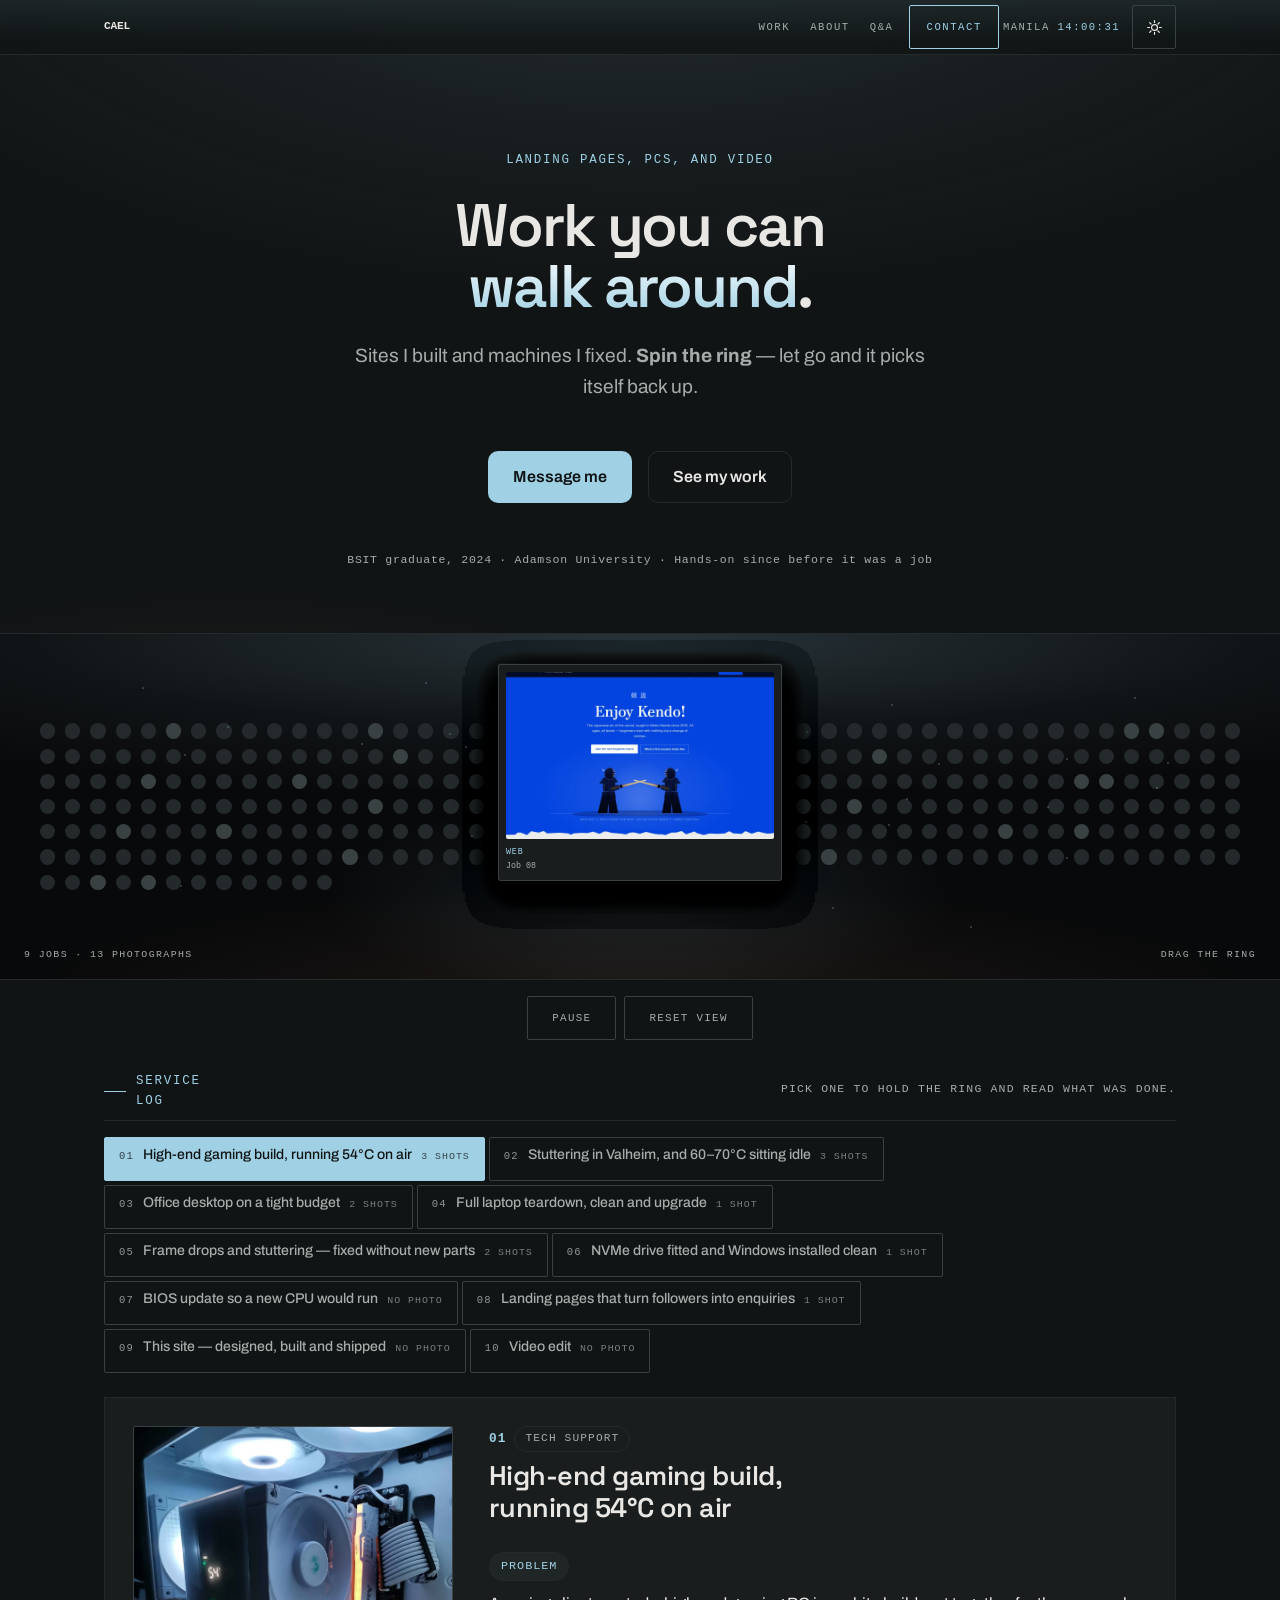
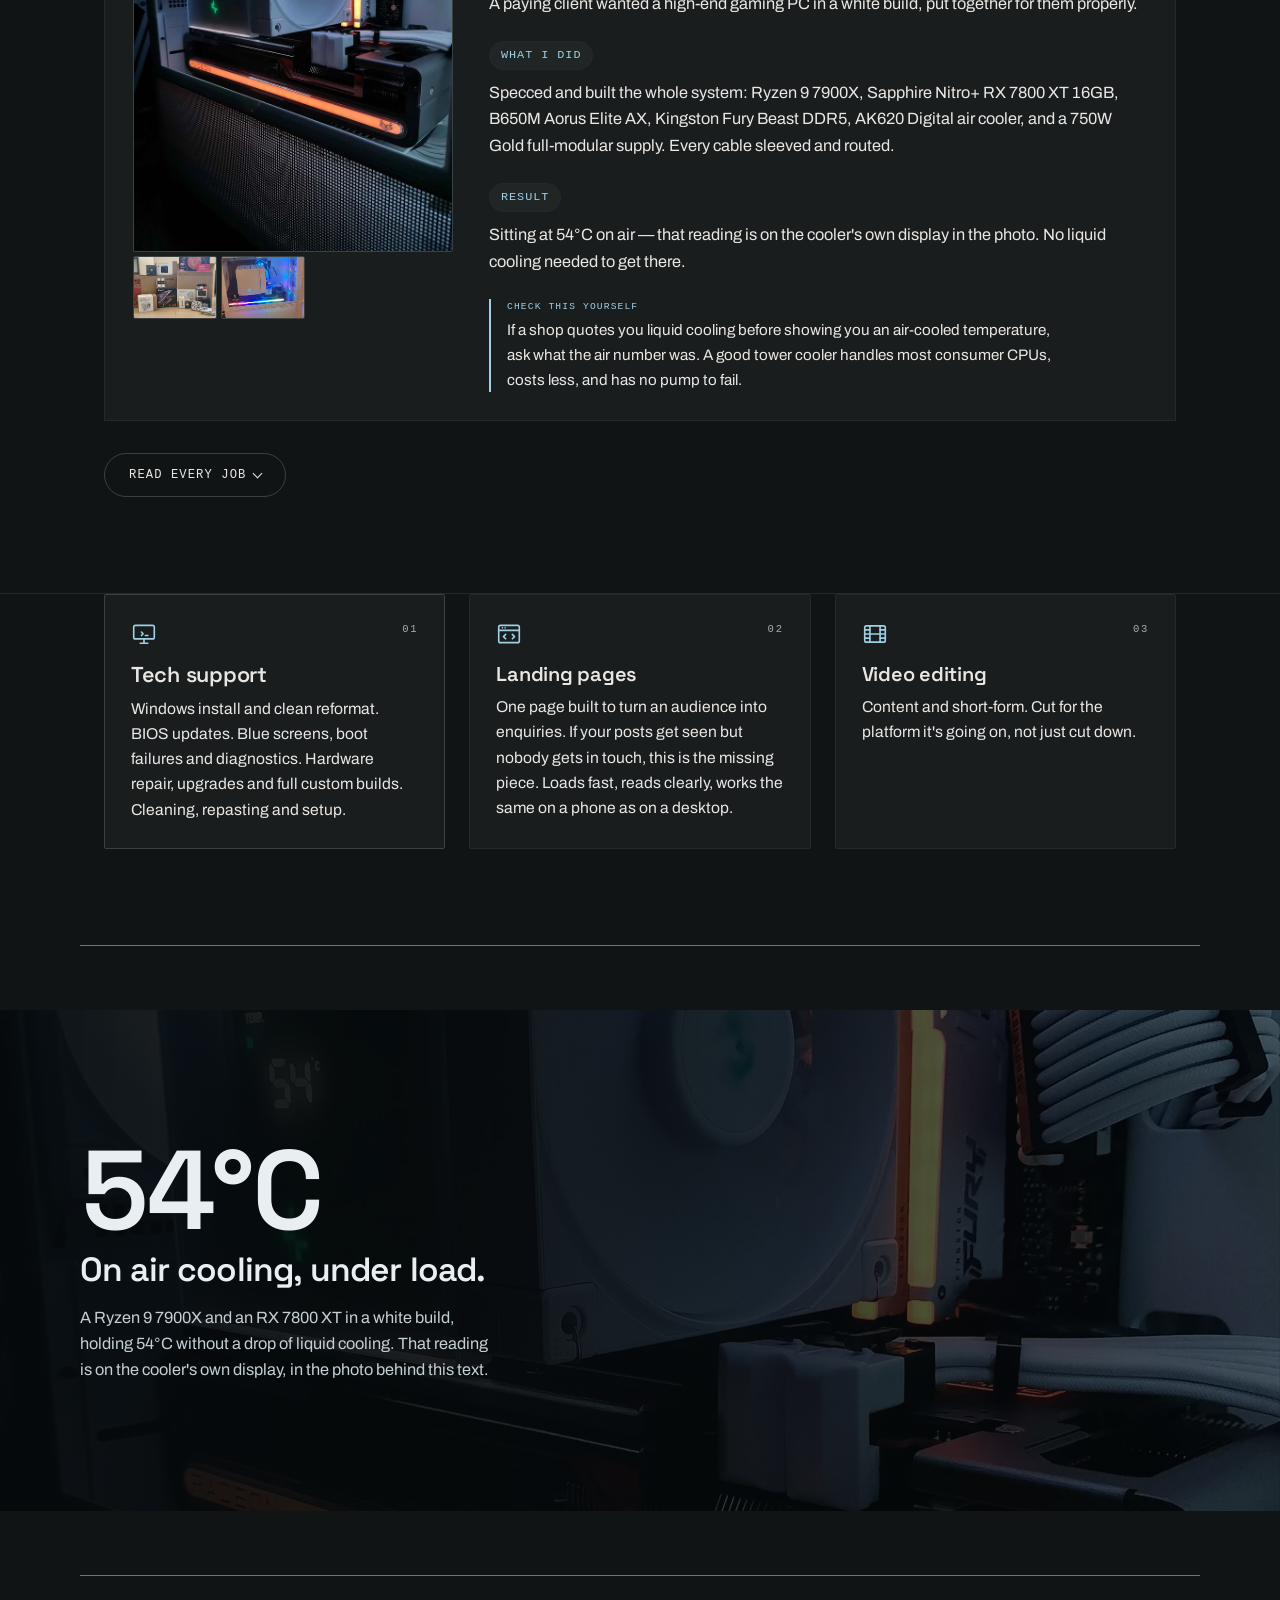
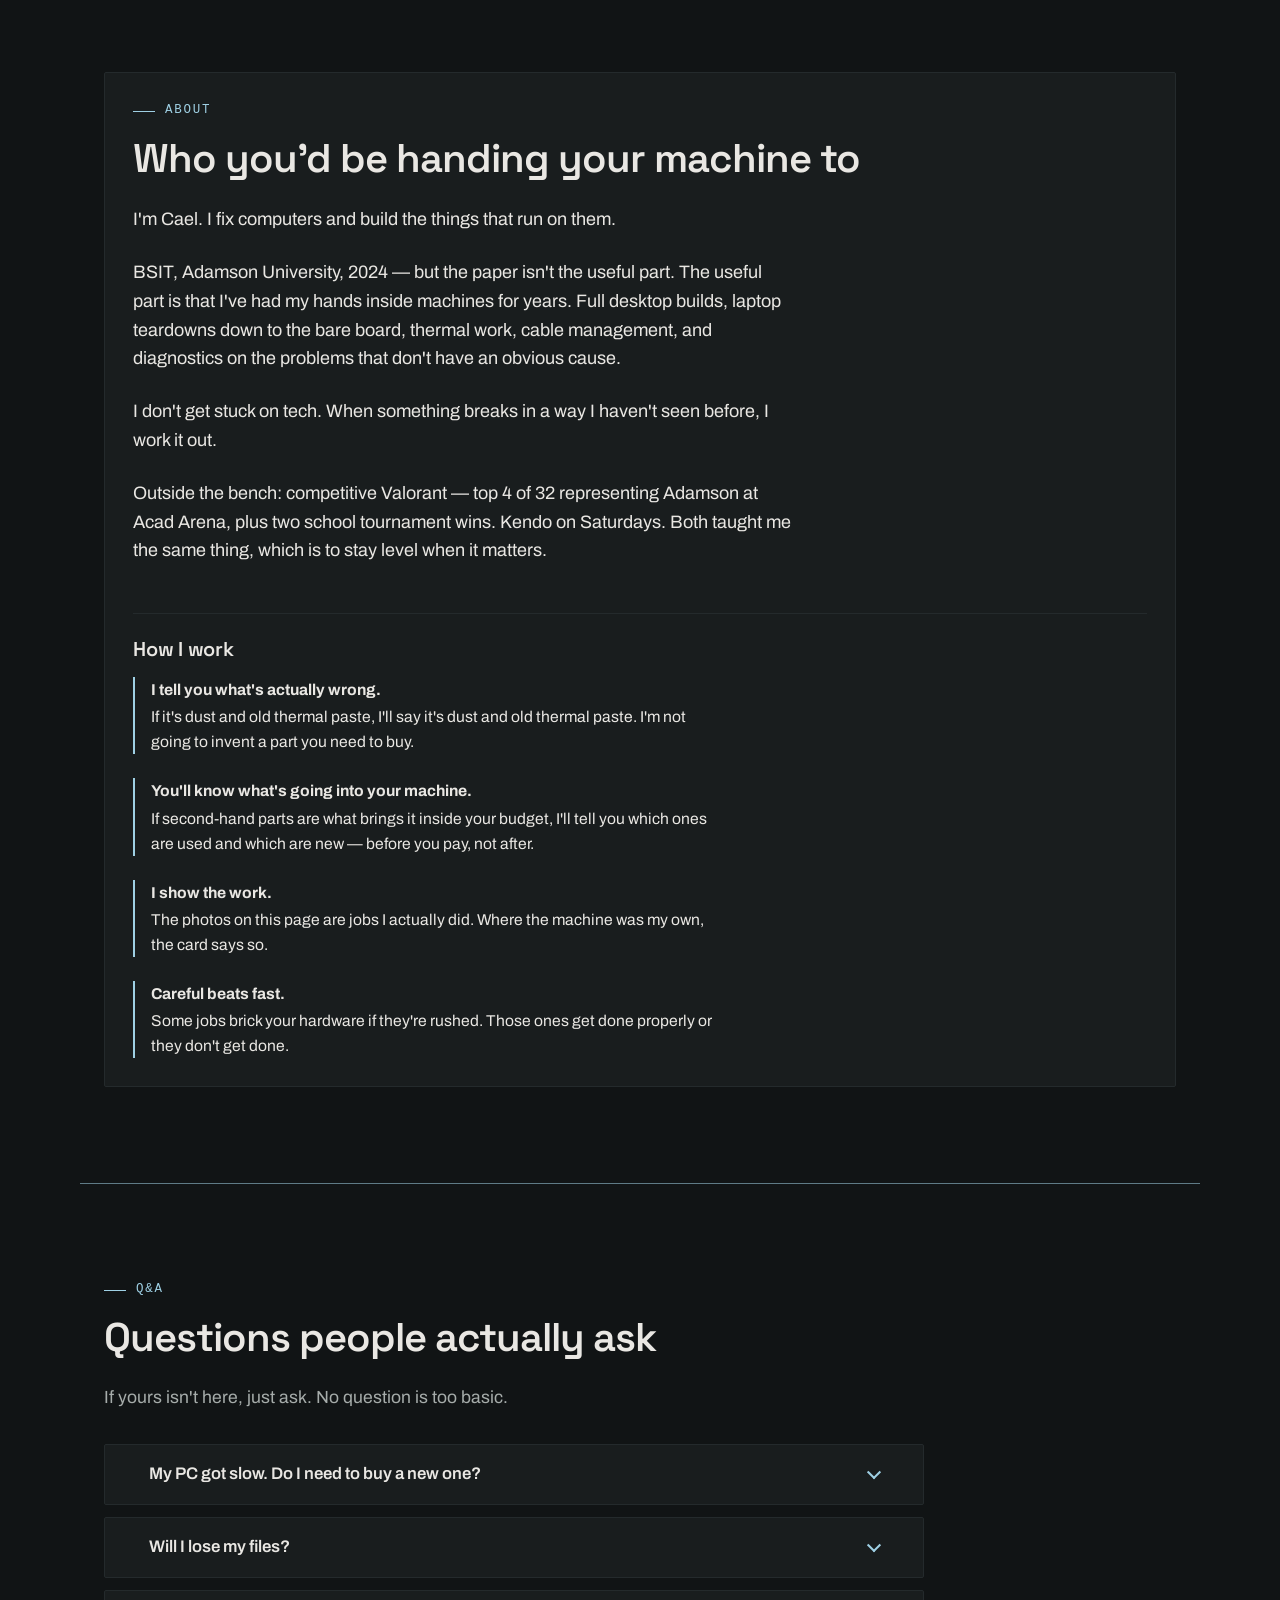
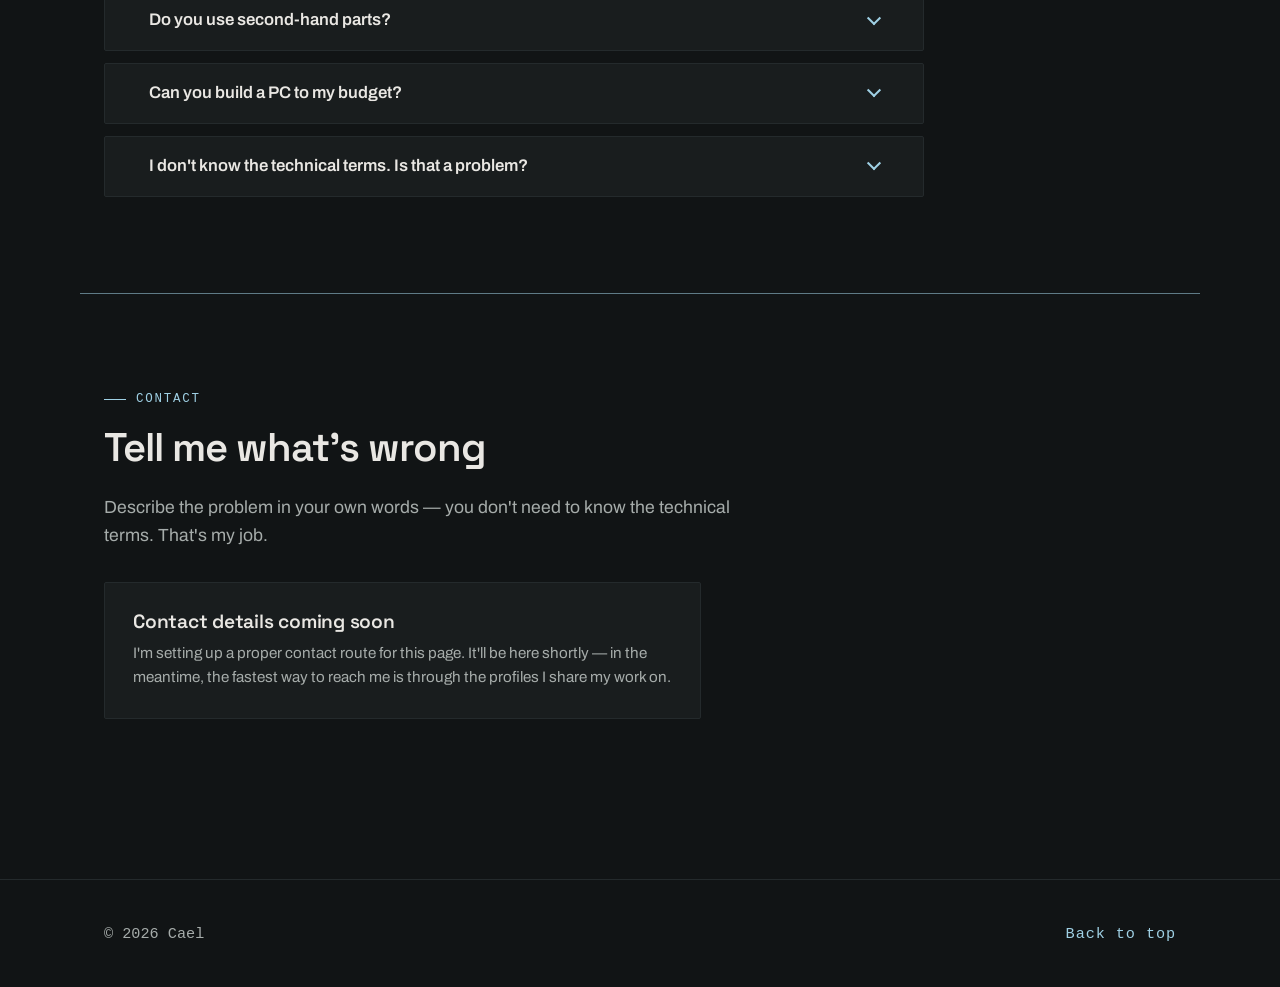
==== index.html @ 9ef4295f "Say what the work is, in the line that was only explaining the ring The hero lede never named a serv" ====
<!DOCTYPE html>
<html lang="en" data-theme="dark">
<head>
<meta charset="utf-8">
<meta name="viewport" content="width=device-width, initial-scale=1">
<title>Cael — PC Repair, Setup & Web Work</title>
<meta name="description" content="Tech support, PC servicing, website building and video editing. BSIT graduate, 2024.">
<link rel="canonical" href="https://portfoliov2-jade-rho.vercel.app/">
<meta name="theme-color" content="#08090A" media="(prefers-color-scheme: dark)">
<meta name="theme-color" content="#F2F1ED" media="(prefers-color-scheme: light)">

<!-- The share card. Pasted into Messenger, Viber, Discord or a DM, the link
     now arrives as a picture of real work rather than a bare URL. -->
<meta property="og:type" content="website">
<meta property="og:site_name" content="Cael">
<meta property="og:url" content="https://portfoliov2-jade-rho.vercel.app/">
<meta property="og:title" content="Cael — I fix computers. And I build what runs on them.">
<meta property="og:description" content="Ten jobs, twelve photographs, every reading taken off the hardware itself. PC repair and builds, landing pages, video.">
<meta property="og:image" content="https://portfoliov2-jade-rho.vercel.app/assets/og-card.jpg">
<meta property="og:image:width" content="1200">
<meta property="og:image:height" content="630">
<meta property="og:image:alt" content="Inside a white gaming PC, the CPU cooler's own display reading 54 degrees Celsius.">
<meta name="twitter:card" content="summary_large_image">
<meta name="twitter:title" content="Cael — I fix computers. And I build what runs on them.">
<meta name="twitter:description" content="Ten jobs, twelve photographs, every reading taken off the hardware itself.">
<meta name="twitter:image" content="https://portfoliov2-jade-rho.vercel.app/assets/og-card.jpg">

<link rel="icon" href="assets/favicon.svg" type="image/svg+xml">
<link rel="alternate icon" href="assets/favicon.ico" sizes="32x32">
<link rel="apple-touch-icon" href="assets/apple-touch-icon.png">

<!-- Theme bootstrap: runs before first paint so there is no light flash on a dark-mode reload. -->
<script>
  (function () {
    // Marks that scripting is available. Reveal animations are scoped to .js,
    // so with JavaScript off every element stays visible — nothing is hidden
    // waiting for a trigger that will never fire.
    document.documentElement.classList.add('js');

    try {
      var saved = localStorage.getItem('theme');
      if (saved === 'light' || saved === 'dark') {
        document.documentElement.setAttribute('data-theme', saved);
      }
    } catch (e) { /* private mode / blocked storage: keep the dark default */ }
  })();
</script>

<link rel="preconnect" href="https://fonts.googleapis.com">
<link rel="preconnect" href="https://fonts.gstatic.com" crossorigin>
<link rel="stylesheet" href="https://fonts.googleapis.com/css2?family=Archivo:wght@400;500;600;700&family=Space+Grotesk:wght@400;500;600;700&display=swap">
<link rel="stylesheet" href="css/styles.css?v=53">
</head>
<body>

<!-- The way in. Counts itself up, then lifts off the whole page. It is only
     ever added by script and it removes itself on an unconditional timer, so
     with JavaScript off, or if anything at all goes wrong, the page is simply
     there. -->
<div class="page-boot" id="bench-boot">
  <div class="page-boot-in">
    <p class="boot-pct" id="bench-pct">Loading 0%</p>
    <div class="boot-track"><div class="boot-fill" id="bench-fill"></div></div>
    <p class="boot-manifesto">
      I fix the machine and I build the page it runs. Every reading on this
      site was taken off the hardware itself. Nothing here is a stock photo
      and nothing here is a round number.
    </p>
  </div>
</div>

<a class="skip-link" href="#main">Skip to content</a>

<header class="site-header" id="site-header">
  <div class="wrap header-inner">
    <a class="wordmark" href="#top">Cael</a>

    <nav class="nav" aria-label="Main">
      <a href="#work">Work</a>
      <a href="#about">About</a>
      <a href="#faq">Q&amp;A</a>
      <a class="nav-cta" href="#contact">Contact</a>
    </nav>

    <p class="header-clock" aria-hidden="true">Manila <span class="bench-clock" id="hero-clock">--:--:--</span></p>

    <button type="button" class="theme-toggle" id="theme-toggle" aria-pressed="false">
      <span class="visually-hidden" id="theme-toggle-label">Switch to light mode</span>
      <svg class="icon icon-sun" viewBox="0 0 24 24" aria-hidden="true" focusable="false">
        <circle cx="12" cy="12" r="4.2"/>
        <path d="M12 2.4v2.6M12 19v2.6M2.4 12h2.6M19 12h2.6M5.2 5.2l1.9 1.9M16.9 16.9l1.9 1.9M18.8 5.2l-1.9 1.9M7.1 16.9l-1.9 1.9"/>
      </svg>
      <svg class="icon icon-moon" viewBox="0 0 24 24" aria-hidden="true" focusable="false">
        <path d="M20.5 14.2A8.6 8.6 0 0 1 9.8 3.5a8.6 8.6 0 1 0 10.7 10.7Z"/>
      </svg>
    </button>
  </div>
</header>

<main id="main">

  <section class="hero hero-centred" id="top">
    <div class="wrap">
      <p class="eyebrow">Landing pages, PCs, and video</p>

      <h1 class="display">
        Work you can<br>
        <span class="lit">walk around</span>.
      </h1>

      <p class="lede hero-lede">
        Sites I built and machines I fixed.
        <strong>Spin the ring</strong> &mdash; let go and it picks itself back up.
      </p>

      <div class="hero-actions">
        <a class="btn btn-primary" href="#contact">Message me</a>
        <a class="btn btn-ghost" href="#work">See my work</a>
      </div>

      <p class="hero-meta">
        <span>BSIT graduate, 2024</span>
        <span aria-hidden="true">·</span>
        <span>Adamson University</span>
        <span aria-hidden="true">·</span>
        <span>Hands-on since before it was a job</span>
      </p>
    </div>
  </section>

  <!-- =====================================================================
       THE BENCH
       The work is the second thing on the page, not the fifth. Pick a name
       and the ring holds still while that job's record opens underneath it.
       The full written log is one button away for anyone who wants all ten.
       ===================================================================== -->
  <section class="section room-work" id="work">
    <div class="bench-strip" id="bench-strip" tabindex="0" role="group" aria-label="Photograph ring &mdash; drag to turn, or use the arrow keys">
      <div class="dot-field" id="dot-field" aria-hidden="true"></div>
      <div class="bench-dust" id="bench-dust" aria-hidden="true"></div>
      <div class="ring" id="bench-track"></div>

      <!-- Fixed to the frame, not to the ring. The clock is real local time,
           read off the reader's own machine. -->
      <div class="bench-corners" aria-hidden="true">
        <span class="bc-bl" id="bench-count"></span>
        <span class="bc-br">Drag the ring</span>
      </div>
    </div>

    <div class="bench-controls">
      <button type="button" class="bench-ctl" id="bench-pause" aria-pressed="false">Pause</button>
      <button type="button" class="bench-ctl" id="bench-reset">Reset view</button>
    </div>

    <div class="wrap">
      <!-- The index. A turning ring cannot be tabbed through, so this list is
           the design answer and the accessibility answer at once. -->
      <div class="index-head">
        <p class="eyebrow">Service log</p>
        <p class="index-hint" id="index-hint">Pick one to hold the ring and read what was done.</p>
      </div>
      <ul class="ring-index" id="ring-index" aria-label="Jobs"></ul>

      <div class="readout" id="work-readout"></div>
      <p class="visually-hidden" id="readout-status" role="status" aria-live="polite"></p>

      <!-- Everything, for anyone who wants everything. -->
      <div class="log-all">
        <button type="button" class="work-more" id="work-more"
                aria-expanded="false" aria-controls="work-log-panel">
          <span class="work-more-label">Read every job</span>
          <span class="work-more-mark" aria-hidden="true"></span>
        </button>

        <div class="log-panel" id="work-log-panel" hidden>
          <h2 id="work-log-heading">Jobs I&rsquo;ve actually done</h2>
          <p class="lede section-lede">
            Real machines, real work. Every entry here is a job I did and documented &mdash;
            no stock photos, no borrowed portfolios.
          </p>

          <div class="filters" id="work-filters" role="group" aria-label="Filter jobs by type">
            <button type="button" class="chip" data-filter="all" aria-pressed="true">All</button>
            <button type="button" class="chip" data-filter="tech" aria-pressed="false">Tech support</button>
            <button type="button" class="chip" data-filter="web" aria-pressed="false">Web</button>
            <button type="button" class="chip" data-filter="video" aria-pressed="false">Video</button>
          </div>

          <p class="visually-hidden" id="work-status" role="status" aria-live="polite"></p>

          <ul class="case-grid" id="work-grid"></ul>
        </div>
      </div>

      <noscript>
        <div class="noscript-note">
          <p>
            <strong>The job log needs JavaScript to display.</strong>
            The short version: nine documented jobs &mdash; a high-end Ryzen 9 / RX 7800 XT build
            running 54&deg;C on air, a full HP laptop teardown with RAM and SSD upgrades,
            an office desktop built to a budget, two client machines cleaned and serviced,
            an NVMe drive fitted with a clean Windows install, a BIOS firmware update, a
            gaming PC whose idle temperatures dropped from 60-70 degrees to the sub-50s
            after a clean and a repaste, and two websites &mdash; a club landing page and this site.
          </p>
        </div>
      </noscript>
    </div>
  </section>

  <section class="services" aria-labelledby="services-heading">
    <div class="wrap">
      <h2 class="visually-hidden" id="services-heading">What I do</h2>

      <ul class="service-list">
        <li class="service reveal" data-n="01">
          <span class="service-icon" aria-hidden="true">
            <svg viewBox="0 0 24 24" focusable="false">
              <rect x="2.5" y="4" width="19" height="12.5" rx="1.6"/>
              <path d="M8.5 20.5h7M12 16.5v4"/>
              <path d="M9.6 10.2l1.6 1.6-1.6 1.6M13.2 13.4h2.4"/>
            </svg>
          </span>
          <h3>Tech support</h3>
          <p>
            Windows install and clean reformat. BIOS updates. Blue screens, boot failures
            and diagnostics. Hardware repair, upgrades and full custom builds. Cleaning,
            repasting and setup.
          </p>
        </li>

        <li class="service reveal" data-n="02">
          <span class="service-icon" aria-hidden="true">
            <svg viewBox="0 0 24 24" focusable="false">
              <rect x="2.5" y="4" width="19" height="16" rx="1.6"/>
              <path d="M2.5 8.6h19"/>
              <circle cx="5.9" cy="6.3" r="0.75" fill="currentColor" stroke="none"/>
              <circle cx="8.4" cy="6.3" r="0.75" fill="currentColor" stroke="none"/>
              <path d="M8.9 12.4l-2 2 2 2M15.1 12.4l2 2-2 2"/>
            </svg>
          </span>
          <h3>Landing pages</h3>
          <p>
            One page built to turn an audience into enquiries. If your posts get seen but
            nobody gets in touch, this is the missing piece. Loads fast, reads clearly,
            works the same on a phone as on a desktop.
          </p>
        </li>

        <li class="service reveal" data-n="03">
          <span class="service-icon" aria-hidden="true">
            <svg viewBox="0 0 24 24" focusable="false">
              <rect x="2.5" y="4.5" width="19" height="15" rx="1.6"/>
              <path d="M7.3 4.5v15M16.7 4.5v15M2.5 12h19"/>
              <path d="M2.5 8.2h4.8M2.5 15.8h4.8M16.7 8.2h4.8M16.7 15.8h4.8"/>
            </svg>
          </span>
          <h3>Video editing</h3>
          <p>
            Content and short-form. Cut for the platform it's going on, not just cut down.
          </p>
        </li>
      </ul>
    </div>
  </section>

  <div class="divider" role="presentation"><span></span></div>

  <!-- Full-bleed band. Decorative image, real number. The parallax is a few
       pixels of drift on the image only — never on the text, and switched off
       entirely under prefers-reduced-motion. -->
  <section class="band" aria-labelledby="band-heading">
    <div class="band-media" aria-hidden="true">
      <picture>
        <source srcset="assets/img/band-xeth.webp" type="image/webp">
        <img src="assets/img/band-xeth.jpg" alt="" width="2400" height="1000"
             loading="lazy" decoding="async" id="band-img">
      </picture>
    </div>
    <div class="band-inner">
      <p class="band-stat"><span class="band-number">54&deg;C</span></p>
      <h2 id="band-heading" class="band-heading">On air cooling, under load.</h2>
      <p class="band-copy">
        A Ryzen 9 7900X and an RX 7800 XT in a white build, holding 54&deg;C without
        a drop of liquid cooling. That reading is on the cooler's own display,
        in the photo behind this text.
      </p>
    </div>
  </section>

  <div class="divider" role="presentation"><span></span></div>

  <section class="section" id="about">
    <div class="wrap">
      <div class="about-grid" id="about-grid">
        <div class="about-text reveal">
          <p class="eyebrow">About</p>
          <h2>Who you'd be handing your machine to</h2>

          <p>
            I'm Cael. I fix computers and build the things that run on them.
          </p>
          <p>
            BSIT, Adamson University, 2024 — but the paper isn't the useful part.
            The useful part is that I've had my hands inside machines for years.
            Full desktop builds, laptop teardowns down to the bare board, thermal work,
            cable management, and diagnostics on the problems that don't have an obvious cause.
          </p>
          <p>
            I don't get stuck on tech. When something breaks in a way I haven't seen before,
            I work it out.
          </p>
          <p>
            Outside the bench: competitive Valorant — top 4 of 32 representing Adamson at
            Acad Arena, plus two school tournament wins. Kendo on Saturdays. Both taught me
            the same thing, which is to stay level when it matters.
          </p>

          <h3 class="principles-heading">How I work</h3>
          <ul class="principles">
            <li>
              <strong>I tell you what's actually wrong.</strong>
              If it's dust and old thermal paste, I'll say it's dust and old thermal paste.
              I'm not going to invent a part you need to buy.
            </li>
            <li>
              <strong>You'll know what's going into your machine.</strong>
              If second-hand parts are what brings it inside your budget, I'll tell you
              which ones are used and which are new — before you pay, not after.
            </li>
            <li>
              <strong>I show the work.</strong>
              The photos on this page are jobs I actually did. Where the machine was my
              own, the card says so.
            </li>
            <li>
              <strong>Careful beats fast.</strong>
              Some jobs brick your hardware if they're rushed. Those ones get done properly
              or they don't get done.
            </li>
          </ul>
        </div>
        <!-- Portrait slot is rendered by JS only when PORTRAIT is set in main.js.
             Nothing is drawn while it is empty, so adding one later shifts nothing. -->
      </div>
    </div>
  </section>

  <div class="divider" role="presentation"><span></span></div>

  <section class="section" id="faq">
    <div class="wrap">
      <p class="eyebrow">Q&amp;A</p>
      <h2>Questions people actually ask</h2>
      <p class="lede section-lede">
        If yours isn't here, just ask. No question is too basic.
      </p>

      <div class="faq">
        <details class="qa">
          <summary>My PC got slow. Do I need to buy a new one?</summary>
          <div class="qa-body">
            <p>
              Usually not. Most "dying" computers are choked with dust and running on
              thermal paste that dried out years ago — the machine throttles itself to
              avoid overheating, and it feels like it's failing.
            </p>
            <p>
              One of the jobs on this page was exactly that: frame drops and stuttering
              in games, fixed with a clean and a repaste. Not one part replaced.
              I'll tell you honestly if it really is the hardware.
            </p>
          </div>
        </details>

        <details class="qa">
          <summary>Will I lose my files?</summary>
          <div class="qa-body">
            <p>
              Not without you knowing first. A clean Windows install wipes the drive, so
              if that's what your machine needs, I'll tell you before anything is erased
              and we sort your files out first.
            </p>
            <p>
              For cleaning, repasting, upgrades and repairs, your data isn't touched
              at all.
            </p>
          </div>
        </details>

        <details class="qa">
          <summary>Do you use second-hand parts?</summary>
          <div class="qa-body">
            <p>
              Sometimes — it's often the only way to hit a tight budget, and there's
              nothing wrong with a good used part. But you'll always know which parts are
              used and which are new <strong>before</strong> you pay, not after.
            </p>
            <p>
              I've done exactly that on an office build: used where it was safe to,
              brand new where it mattered.
            </p>
          </div>
        </details>

        <details class="qa">
          <summary>Can you build a PC to my budget?</summary>
          <div class="qa-body">
            <p>
              Yes. Tell me what you'll use it for and what you can spend, and I'll spec
              the parts, source them and build it. That covers everything from an office
              desktop to a high-end gaming rig — both are on this page.
            </p>
          </div>
        </details>

        <details class="qa">
          <summary>I don't know the technical terms. Is that a problem?</summary>
          <div class="qa-body">
            <p>
              No. Describe it however it makes sense to you — "it's making a noise",
              "it turns off by itself", "it's slow now". Working out what that means
              technically is my job, not yours.
            </p>
          </div>
        </details>

        <!--
          STILL TO ADD — I can't answer these for you. Send me your answers and
          I'll write them in. Uncomment and fill:

        <details class="qa">
          <summary>How much do you charge?</summary>
          <div class="qa-body"><p>[Your pricing or how you quote]</p></div>
        </details>

        <details class="qa">
          <summary>How long does it take?</summary>
          <div class="qa-body"><p>[Typical turnaround]</p></div>
        </details>

        <details class="qa">
          <summary>Where are you based, and do you work remotely?</summary>
          <div class="qa-body"><p>[Area you cover / pickup / remote support]</p></div>
        </details>

        <details class="qa">
          <summary>What if you can't fix it?</summary>
          <div class="qa-body"><p>[Do you still charge? Diagnostic fee?]</p></div>
        </details>
        -->
      </div>
    </div>
  </section>

  <div class="divider" role="presentation"><span></span></div>

  <section class="section" id="contact">
    <div class="wrap">
      <p class="eyebrow">Contact</p>
      <h2>Tell me what's wrong</h2>
      <p class="lede section-lede">
        Describe the problem in your own words — you don't need to know the technical terms.
        That's my job.
      </p>

      <div class="contact-grid">

        <form class="contact-form reveal" id="contact-form" novalidate>
          <div class="form-summary" id="form-summary" role="alert" tabindex="-1" hidden>
            <h3 id="form-summary-title">There's a problem</h3>
            <ul id="form-summary-list"></ul>
          </div>

          <div class="field">
            <label for="name">Your name</label>
            <input type="text" id="name" name="name" autocomplete="name" required
                   aria-describedby="name-error">
            <p class="field-error" id="name-error" hidden></p>
          </div>

          <div class="field">
            <label for="email">Your email</label>
            <input type="email" id="email" name="email" autocomplete="email" required
                   aria-describedby="email-hint email-error">
            <p class="field-hint" id="email-hint">So I can reply to you.</p>
            <p class="field-error" id="email-error" hidden></p>
          </div>

          <div class="field">
            <label for="message">What do you need?</label>
            <textarea id="message" name="message" rows="6" required
                      aria-describedby="message-hint message-error"></textarea>
            <p class="field-hint" id="message-hint">
              What the device is doing, when it started, and what you've already tried.
            </p>
            <p class="field-error" id="message-error" hidden></p>
          </div>

          <button type="submit" class="btn btn-primary" id="form-submit">Send message</button>

          <p class="form-result" id="form-result" role="status" aria-live="polite"></p>
        </form>

        <aside class="contact-direct reveal" aria-labelledby="direct-heading">
          <h3 id="direct-heading">Or reach me directly</h3>
          <p class="contact-direct-note">
            Don't like forms? That's fine. Either of these gets to me.
          </p>

          <ul class="direct-list">
            <li>
              <span class="direct-label">Email</span>
              <a class="direct-value" id="direct-email" href="#">&nbsp;</a>
            </li>
            <li>
              <span class="direct-label">WhatsApp</span>
              <a class="direct-value" id="direct-whatsapp" href="#">&nbsp;</a>
            </li>
          </ul>
        </aside>

      </div>
    </div>
  </section>

</main>

<footer class="site-footer">
  <div class="wrap footer-inner">
    <p class="muted">&copy; <span id="year">2026</span> Cael</p>
    <p class="footer-contact"><a id="footer-email" href="#">&nbsp;</a></p>
    <a href="#top" class="to-top">Back to top</a>
  </div>
</footer>

<!-- Photo viewer. Built on native <dialog> so Escape, focus trapping and the
     backdrop are the browser's job, not hand-rolled. Added by JS only — with
     scripting off the photos stay ordinary images and nothing is lost. -->
<dialog class="lightbox" id="lightbox" aria-label="Photo viewer">
  <div class="lightbox-stage" id="lightbox-stage">
    <img id="lightbox-img" alt="" draggable="false">
  </div>

  <div class="lightbox-bar">
    <p class="lightbox-caption" id="lightbox-caption"></p>

    <div class="lightbox-controls">
      <button type="button" class="lb-btn" id="zoom-out" aria-label="Zoom out">
        <svg viewBox="0 0 24 24" aria-hidden="true"><circle cx="10.5" cy="10.5" r="6.5"/><path d="M15.4 15.4 20.5 20.5M7.5 10.5h6"/></svg>
      </button>

      <span class="lb-level" id="zoom-level" role="status" aria-live="polite">100%</span>

      <button type="button" class="lb-btn" id="zoom-in" aria-label="Zoom in">
        <svg viewBox="0 0 24 24" aria-hidden="true"><circle cx="10.5" cy="10.5" r="6.5"/><path d="M15.4 15.4 20.5 20.5M7.5 10.5h6M10.5 7.5v6"/></svg>
      </button>

      <button type="button" class="lb-btn lb-btn-text" id="zoom-reset">Reset</button>
      <button type="button" class="lb-btn lb-btn-text lb-close" id="lightbox-close">Close</button>
    </div>
  </div>

  <p class="lightbox-hint" id="lightbox-hint">Drag to move the photo when it's zoomed in. Press Escape to close.</p>
</dialog>

<script src="js/main.js?v=53" defer></script>
</body>
</html>
---- css/styles.css ----
/* =========================================================================
   Cael — portfolio
   1. Tokens
   2. Base
   3. Layout
   4. Header + nav + theme toggle
   5. Sections
   6. Footer
   7. Motion
   ========================================================================= */

/* ---------- 1. Tokens ---------------------------------------------------- */
/* No hue anywhere. One neutral ramp, black to white, and nothing else.
   
   The reason is the brief: transparency, integrity, craft. Colour is the
   easiest thing to hide behind — it flatters weak work and it decorates.
   Strip it out and the page has nothing left to lean on but the type, the
   spacing, the photographs and what the words actually say. That is the
   argument the site is making, so the palette makes it too.

   Neither end is pure. #000 against #FFF halates at large areas — the white
   appears to bleed into the black and body text buzzes. #0A0A0A and #FAFAFA
   read as black and white while staying comfortable for long reading.

   --accent is not a colour here, it is the far end of the ramp: white on the
   dark theme, black on the light one. Emphasis comes from weight, size and
   space instead of hue, which is the harder discipline and the honest one.

   Errors are monochrome too. They were never allowed to rely on colour alone
   (WCAG 1.4.1), so they carry their meaning in the words, a heavy left rule
   and bold weight — all of which survive on a greyscale screen. */

:root,
:root[data-theme="dark"] {
  --bg:            #111415;
  --surface:       #191D1E;
  --surface-2:     #202526;
  --bench:         #08090A;   /* the dark room the work turns inside */
  --border:        #242A2C;
  --border-strong: #394143;   /* 3:1 against --surface — real boundaries */
  --text:          #E9E7E3;   /* 15.6:1 on --bg — AAA */
  /* Lit ground, not flat ground. The key light behind the hero raises the
     background under the type, which costs contrast — measured off the
     rendered pixels, #9AA09E fell to 6.5:1 there. This clears 7:1 at the
     brightest point of the beam as well as on plain --bg. */
  --text-muted:    #A6ACAA;   /*  8.1:1 on --bg, 7.1:1 under the beam — AAA */
  /* Steel blue is the only hue with a job, and its job is "this is a
     control". Hot and cool below belong to temperature alone. */
  --accent:        #9FD0E4;   /* the key light. 11.3:1 on --bg — AAA */
  --accent-hover:  #C0E2F0;
  --on-accent:     #111415;
  --hot:           #E8A07E;   /* the warm bounce off the floor */
  --cool:          #7FC8A0;
  --error:         #E58B70;
  --header-bg:     rgba(17, 20, 21, 0.80);
  --shadow:        0 12px 30px rgba(0, 0, 0, 0.55);
  --scrim:         rgba(0, 0, 0, 0.72);
}

:root[data-theme="light"] {
  --bg:            #F2F1ED;
  --surface:       #FFFFFF;
  --surface-2:     #E9E8E3;
  --bench:         #EDECE7;   /* keeps index labels above 7:1 */
  --border:        #DCDBD4;
  --border-strong: #BCBBB3;   /* 3:1 against --surface */
  --text:          #15181A;   /* 16.6:1 on --bg — AAA */
  --text-muted:    #474C4E;   /*  7.5:1 on --bg — AAA, same as the dark theme */
  /* #7FB2C9 is only 2.0:1 on this ground, so daylight darkens the same hue
     rather than reusing one hex across both themes. */
  --accent:        #1D4E61;   /* 7.3:1 on --surface-2, keeps the chips AAA */
  --accent-hover:  #143A49;
  --on-accent:     #FFFFFF;
  --hot:           #A8442A;
  --cool:          #2C6A4E;
  --error:         #A8442A;
  --header-bg:     rgba(242, 241, 237, 0.84);
  --shadow:        0 12px 26px rgba(20, 24, 26, 0.10);
  --scrim:         rgba(242, 241, 237, 0.78);
}

:root {
  /* Grotesque throughout — Cael's call after comparing both side by side.
     Space Grotesk has enough character in its lowercase g, a and the cut of
     its numerals to read as chosen rather than as an unstyled default, which
     is what keeps an all-grotesque page from looking like a draft. */
  --font-display: "Space Grotesk", system-ui, -apple-system, "Segoe UI", sans-serif;
  --font-body:    "Archivo", system-ui, -apple-system, "Segoe UI", sans-serif;
  --font-mono:    ui-monospace, SFMono-Regular, Menlo, Consolas, monospace;

  /* Spacious scale */
  --space-2xs: 4px;
  --space-xs:  8px;
  --space-sm:  16px;
  --space-md:  24px;
  --space-lg:  32px;
  --space-xl:  48px;
  --space-2xl: 64px;
  --space-3xl: 96px;

  --radius:    10px;
  --measure:   66ch;   /* Archivo runs wider than Public Sans at the same size */
  --wrap:      1120px;
  --header-h:  54px;

  --t-fast:    150ms;
  --t-base:    200ms;
  --t-slow:    350ms;
  --ease:      cubic-bezier(0.22, 0.61, 0.36, 1);
}

/* ---------- 2. Base ------------------------------------------------------ */

*, *::before, *::after { box-sizing: border-box; }

html {
  scroll-behavior: smooth;
  scroll-padding-top: calc(var(--header-h) + var(--space-sm));
  -webkit-text-size-adjust: 100%;
}

body {
  margin: 0;
  background: var(--bg);
  color: var(--text);
  font-family: var(--font-body);
  font-size: 18px;          /* brief floor is 17px */
  line-height: 1.6;
  -webkit-font-smoothing: antialiased;
  transition: background-color var(--t-base) var(--ease),
              color var(--t-base) var(--ease);
}

h1, h2, h3 {
  font-family: var(--font-display);
  font-weight: 500;
  line-height: 1.15;
  letter-spacing: -0.01em;
  margin: 0 0 var(--space-md);
  text-wrap: balance;
}

h1, .display { font-size: clamp(2.25rem, 1.4rem + 3.6vw, 3.75rem); }
h2           { font-size: clamp(1.75rem, 1.3rem + 1.9vw, 2.5rem); }

p { margin: 0 0 var(--space-md); max-width: var(--measure); }
p:last-child { margin-bottom: 0; }

a { color: var(--accent); text-decoration-thickness: 1px; text-underline-offset: 3px; }
a:hover { color: var(--accent-hover); }

img { max-width: 100%; height: auto; display: block; }

.muted  { color: var(--text-muted); }
.lede   { font-size: 1.1rem; color: var(--text-muted); }

.eyebrow {
  font-family: var(--font-mono);
  font-size: 0.78rem;
  letter-spacing: 0.14em;
  text-transform: uppercase;
  color: var(--accent);
  margin-bottom: var(--space-sm);
}

.visually-hidden {
  position: absolute; width: 1px; height: 1px;
  margin: -1px; padding: 0; border: 0;
  clip: rect(0 0 0 0); clip-path: inset(50%); overflow: hidden;
  white-space: nowrap;
}

/* Focus rings are never removed. */
:focus-visible {
  outline: 2px solid var(--accent);
  outline-offset: 3px;
  border-radius: 4px;
}

.skip-link {
  position: absolute;
  left: var(--space-sm);
  top: -100px;
  z-index: 100;
  background: var(--accent);
  color: var(--on-accent);
  padding: var(--space-xs) var(--space-sm);
  border-radius: var(--radius);
  font-weight: 600;
  text-decoration: none;
  transition: top var(--t-fast) var(--ease);
}
.skip-link:focus { top: var(--space-sm); color: var(--on-accent); }

/* ---------- 3. Layout ---------------------------------------------------- */

.wrap {
  width: 100%;
  max-width: var(--wrap);
  margin-inline: auto;
  padding-inline: var(--space-md);
}

.section { padding-block: var(--space-3xl); }

.divider { padding-inline: var(--space-md); }
.divider span {
  display: block;
  max-width: var(--wrap);
  margin-inline: auto;
  height: 1px;
  background: var(--accent);
  transform: scaleX(0);
  transform-origin: left center;
  opacity: 0.55;
}
.divider.is-in span {
  transform: scaleX(1);
  transition: transform var(--t-slow) var(--ease);
}

/* ---------- 4. Header ---------------------------------------------------- */

/* The page chrome speaks the same language as the frame around the ring:
   mono capitals, a hairline, and the same ambient wash of the key light
   across the top. It is a strip of data, not a masthead -- so it stays thin
   and does not grow or shrink as you scroll. */
.site-header {
  position: sticky;
  top: 0;
  z-index: 50;
  background:
    linear-gradient(180deg, rgba(159, 208, 228, 0.09) 0%, transparent 80%),
    var(--header-bg);
  backdrop-filter: blur(14px) saturate(150%);
  border-bottom: 1px solid var(--border);
}
/* Daylight has no beam to wash anything with. */
:root[data-theme="light"] .site-header { background: var(--header-bg); }
.site-header.is-scrolled { border-bottom-color: var(--border-strong); }

.header-inner {
  display: flex;
  align-items: center;
  gap: var(--space-2xs);
  min-height: var(--header-h);
}

.wordmark {
  display: inline-flex;
  align-items: center;
  min-height: 44px;          /* it is a link — it needs a real touch target */
  font-family: var(--font-mono);
  font-size: 0.7rem;
  font-weight: 500;
  color: var(--text);
  text-decoration: none;
  letter-spacing: 0.2em;
  text-transform: uppercase;
  margin-right: auto;
}
.wordmark:hover { color: var(--accent); }

.nav {
  display: flex;
  align-items: center;
  gap: var(--space-2xs);
}

.nav a {
  display: inline-flex;
  align-items: center;
  min-height: 44px;
  padding: 0 var(--space-xs);
  border-radius: 2px;
  color: var(--text-muted);
  font-family: var(--font-mono);
  font-size: 0.66rem;
  font-weight: 400;
  letter-spacing: 0.15em;
  text-transform: uppercase;
  text-decoration: none;
  transition: color var(--t-fast) var(--ease);
}
.nav a:hover { background: transparent; color: var(--text); }

/* Contact is the one item allowed to carry the accent, so the way to reach
   him is never just another word in a row of words. */
.nav .nav-cta {
  color: var(--accent);
  border: 1px solid var(--accent);
  padding: 0 var(--space-sm);
  margin-left: var(--space-2xs);
}
.nav .nav-cta:hover { background: var(--accent); color: var(--on-accent); }

/* The clock reads as instrument data, not navigation: mono, muted, and
   tabular-nums so a ticking second never changes its width and nudges the
   toggle beside it. */
.header-clock {
  margin: 0;
  font-family: var(--font-mono);
  font-size: 0.66rem;
  letter-spacing: 0.14em;
  text-transform: uppercase;
  color: var(--text-muted);
  white-space: nowrap;
  font-variant-numeric: tabular-nums;
  padding-right: var(--space-2xs);
}

/* Under 700px the nav itself is tight; the clock is the first thing that can
   go, because nothing depends on it. */
@media (max-width: 700px) {
  .header-clock { display: none; }
}

.theme-toggle {
  display: inline-flex;
  align-items: center;
  justify-content: center;
  width: 44px;
  height: 44px;
  flex: none;
  margin-left: var(--space-2xs);
  padding: 0;
  border: 1px solid var(--border-strong);
  border-radius: 2px;
  background: transparent;
  color: var(--text);
  cursor: pointer;
  transition: background-color var(--t-fast) var(--ease),
              border-color var(--t-fast) var(--ease);
}
.theme-toggle:hover { background: var(--surface-2); border-color: var(--border-strong); }

.icon { width: 17px; height: 17px; fill: none; stroke: currentColor; stroke-width: 1.7; stroke-linecap: round; stroke-linejoin: round; }
.icon-moon { fill: currentColor; stroke: none; }

/* Dark theme shows the sun (the action: go light). Light shows the moon. */
:root[data-theme="dark"]  .icon-moon { display: none; }
:root[data-theme="light"] .icon-sun  { display: none; }

/* ---------- 5a. Buttons -------------------------------------------------- */

.btn {
  display: inline-flex;
  align-items: center;
  justify-content: center;
  min-height: 52px;
  padding: 0 var(--space-md);
  border: 1px solid transparent;
  border-radius: var(--radius);
  font-family: var(--font-body);
  font-size: 1rem;
  font-weight: 600;
  text-decoration: none;
  cursor: pointer;
  transition: background-color var(--t-fast) var(--ease),
              border-color var(--t-fast) var(--ease),
              color var(--t-fast) var(--ease),
              transform var(--t-fast) var(--ease);
}
.btn:active { transform: none; }

.btn-primary { background: var(--accent); color: var(--on-accent); }
.btn-primary:hover { background: var(--accent-hover); color: var(--on-accent); }

.btn-ghost { border-color: var(--border); color: var(--text); }
.btn-ghost:hover { border-color: var(--accent); color: var(--accent); background: var(--surface); }

/* ---------- 5b. Hero ----------------------------------------------------- */

/* The opening shot is lit by the same lamp as the ring — one source, above
   and behind, with a warm bounce underneath it. Full-bleed and behind the
   type, so the page opens in the room rather than arriving at it later. */
.hero {
  position: relative;
  padding-block: var(--space-3xl) var(--space-2xl);
}
.hero::before {
  content: "";
  position: absolute;
  inset: calc(var(--header-h) * -1) 0 -18% 0;
  z-index: -1;
  pointer-events: none;
  background:
    radial-gradient(96% 76% at 50% -14%,
      rgba(159, 208, 228, 0.16) 0%,
      rgba(159, 208, 228, 0.05) 42%,
      transparent 72%),
    radial-gradient(64% 46% at 18% 108%,
      rgba(232, 160, 126, 0.07) 0%,
      transparent 62%);
}
/* Daylight has no dark room to light, so the lamp is switched off rather
   than inverted into a grey wash. */
:root[data-theme="light"] .hero::before { display: none; }

/* The corner data from the ring, brought to the first screen: what he is
   open for on the left, the real hour in Manila on the right. */
/* The words the light falls on. A gradient from the paper white of the rest
   of the headline down into the key colour, so the type is lit by the same
   lamp as the ring rather than merely coloured. */
.display .lit {
  background: linear-gradient(180deg, #FFFFFF 0%, var(--accent) 92%);
  -webkit-background-clip: text;
  background-clip: text;
  color: transparent;
}
/* Daylight has no beam, so the words take the accent flat rather than
   fading into a near-white gradient nobody could read. */
:root[data-theme="light"] .display .lit {
  background: none;
  -webkit-text-fill-color: currentColor;
  color: var(--accent);
}

.hero-centred .wrap { text-align: center; }
/* Everything in the centred hero shares one rule. A ch-based max-width with
   margin 0 is what pinned the eyebrow and the credentials line to the left:
   they were centring their TEXT inside a box that was itself hard left. The
   auto margins centre the box; text-align then centres the text in it. */
.hero-centred .display,
.hero-centred .hero-lede,
.hero-centred .eyebrow,
.hero-centred .hero-meta { margin-inline: auto; }
.hero-centred .hero-lede { max-width: 52ch; }
.hero-centred .hero-actions { justify-content: center; }
/* The opening label sits centred over the headline with nothing else on its
   line. The leading rule every other section label carries is dropped here:
   a rule needs something to run from, and a centred label has no edge. */
.hero-centred .eyebrow {
  justify-content: center;
  margin-bottom: var(--space-md);
}
.hero-centred .eyebrow::before { display: none; }

/* The credentials line: the quietest thing in the hero, and the last read.
   Centred with the rest of the column, and held well clear of the buttons so
   it reads as a footnote to them rather than a third action. */
.hero-meta {
  /* Wide enough to hold the whole credential on one line on a desktop; it
     still wraps on its own when the viewport cannot take it. The inherited
     ch-based cap broke it mid-phrase, after "Hands-on since". The line is
     short, so the wrap is the only constraint it needs; it wraps by itself
     on a phone. */
  max-width: none;
  margin: var(--space-lg) 0 0;
  font-family: var(--font-mono);
  font-size: 0.72rem;
  letter-spacing: 0.06em;
  line-height: 1.6;
  color: var(--text-muted);
}
.hero-centred .hero-meta { text-align: center; }

.hero .display { margin-bottom: var(--space-md); }

.hero-lede {
  font-size: clamp(1.05rem, 0.98rem + 0.35vw, 1.2rem);
  max-width: 56ch;
  margin-bottom: var(--space-xl);
}

.hero-actions {
  display: flex;
  flex-wrap: wrap;
  gap: var(--space-sm);
  margin-bottom: var(--space-xl);
}


/* ---------- 5c. Services strip ------------------------------------------- */

.services { padding-bottom: var(--space-3xl); }

/* Bento: the lead service gets the big tile. Hierarchy, not decoration —
   tech support is what he actually sells, so it takes the space. */
/* Three equal columns, one row.
 *
 * This was a bento: Tech support spanned two columns and two rows while the
 * other two stacked beside it. Measured, that cell was 446px tall around
 * 203px of content — a 243px hole inside the first thing anyone reads. The
 * teal version hid it; with no colour left to distract, it is just an empty
 * box.
 *
 * A bento cell has to earn its size with content. The work grid's flagship
 * earns it — three fields, a photo and a thumbnail strip. This one never did.
 * So the services go back to a straight row, and Tech support leads by being
 * first and carrying the stronger edge, not by being inflated. */
.service-list {
  list-style: none;
  margin: 0;
  padding: 0;
  display: grid;
  grid-template-columns: repeat(3, 1fr);
  gap: var(--space-md);
  align-items: stretch;
}

.service {
  display: flex;
  flex-direction: column;
  padding: var(--space-md);
  border: 1px solid var(--border);
  border-radius: var(--radius);
  background: var(--surface);
  transition: border-color var(--t-base) var(--ease),
              transform var(--t-base) var(--ease);
}

/* The lead tile carries more weight typographically too. */
.service-list > li:nth-child(1) h3 { font-size: 1.35rem; }

.service h3 {
  font-size: 1.25rem;
  margin: 0 0 var(--space-xs);
}

/* Full contrast, not muted: this is the copy that does the selling, and it is
   the copy a non-technical or older visitor most needs to read easily. */
.service p {
  margin: 0;
  font-size: 0.98rem;
  color: var(--text);
  max-width: none;
}

.service-icon {
  display: inline-flex;
  margin-bottom: var(--space-sm);
  color: var(--accent);
}
.service-icon svg {
  width: 26px;
  height: 26px;
  fill: none;
  stroke: currentColor;
  stroke-width: 1.5;
  stroke-linecap: round;
  stroke-linejoin: round;
}

/* First card carries the lead service. */
.service:first-child { border-color: var(--border-strong); }

@media (hover: hover) and (pointer: fine) {
  .service:hover {
    border-color: var(--accent);
    transform: translateY(-2px);
  }
}

@media (max-width: 900px) {
  .service-list { grid-template-columns: 1fr; }
  .service-list > li:nth-child(1) h3 { font-size: 1.25rem; }
}

/* ---------- 5d. Work log ------------------------------------------------- */

.section-lede { margin-bottom: var(--space-lg); }

.filters {
  display: flex;
  flex-wrap: wrap;
  gap: var(--space-xs);
  margin-bottom: var(--space-xl);
}

.chip {
  min-height: 44px;
  padding: 0 var(--space-sm);
  border: 1px solid var(--border);
  border-radius: 999px;
  background: transparent;
  color: var(--text);
  font-family: var(--font-body);
  font-size: 0.95rem;
  font-weight: 500;
  cursor: pointer;
  transition: background-color var(--t-fast) var(--ease),
              border-color var(--t-fast) var(--ease),
              color var(--t-fast) var(--ease);
}
.chip:hover { border-color: var(--border-strong); color: var(--text); }
.chip[aria-pressed="true"] {
  background: var(--accent);
  border-color: var(--accent);
  color: var(--on-accent);
}

.case-grid {
  list-style: none;
  margin: 0;
  padding: 0;
  display: grid;
  grid-template-columns: repeat(2, 1fr);
  gap: var(--space-lg);
}

.case {
  display: flex;
  flex-direction: column;
  padding: var(--space-md);
  border: 1px solid var(--border);
  border-radius: var(--radius);
  background: var(--surface);
  transition: border-color var(--t-base) var(--ease),
              transform var(--t-base) var(--ease);
}
.case[hidden] { display: none; }

@media (hover: hover) and (pointer: fine) {
  .case:hover { border-color: var(--border-strong); transform: translateY(-2px); }
}

.case-head {
  display: flex;
  align-items: center;
  gap: var(--space-xs);
  margin-bottom: var(--space-xs);
}

.case-id {
  font-family: var(--font-mono);
  font-size: 0.8rem;
  font-weight: 600;
  letter-spacing: 0.08em;
  color: var(--accent);
}

.case-tag {
  font-family: var(--font-mono);
  font-size: 0.7rem;
  letter-spacing: 0.1em;
  text-transform: uppercase;
  color: var(--text-muted);
  border: 1px solid var(--border);
  border-radius: 999px;
  padding: 3px 10px;
}

/* Honesty label, not a warning — same weight as the category tag. */
.case-tag-own {
  border-color: var(--accent);
  color: var(--accent);
}

.case-head { flex-wrap: wrap; }

.case h3 {
  font-size: 1.3rem;
  margin: 0 0 var(--space-sm);
}

.case-media {
  border-radius: 8px;
  overflow: hidden;
  border: 1px solid var(--border);
  margin-bottom: var(--space-sm);
}
/* No forced ratio and no cover. Cael's photos are mostly portrait (3:4 and
   9:16) or widescreen (16:9); squeezing all of them into one landscape box
   cropped away more than half of some frames, which read on screen as the
   photo being zoomed in. Each image now carries its own width and height
   attributes, so the browser reserves the right space and the whole frame
   is shown. */
.case-media img { display: block; width: 100%; height: auto; }

/* Bento: the flagship job takes the full row. It has the only hard number on
   the site, so it gets the space rather than sitting in a uniform grid. */
.case.is-flagship { grid-column: 1 / -1; }
.case.is-flagship h3 { font-size: 1.55rem; }
/* The flagship spans the full row, and a portrait photo at that width would
   be over 1400px tall. Cap the media, not the picture — the image keeps its
   own proportions inside it. */
.case.is-flagship .case-media { max-width: 560px; }

@media (min-width: 861px) {
  /* Three columns, each holding one label above its own value.
     `grid-auto-flow: column` fills down then across, which keeps every dt
     paired with its dd. A plain 3-column grid scatters them, because a <dl>
     is a flat list of alternating dt/dd children. */
  .case.is-flagship .case-fields {
    display: grid;
    grid-auto-flow: column;
    grid-template-rows: auto 1fr;
    grid-auto-columns: 1fr;
    gap: var(--space-2xs) var(--space-lg);
    align-items: start;
  }
  .case.is-flagship .case-fields dt { margin-top: 0; }
  .case.is-flagship .case-fields dd { margin-bottom: 0; }
}

/* Supporting photos: a small always-visible strip, so a visitor can see there
   is more to a job without having to discover a toggle first. */
.case-thumbs { margin-bottom: var(--space-sm); }

.case-thumbs-label {
  margin: 0 0 var(--space-xs);
  font-family: var(--font-mono);
  font-size: 0.72rem;
  letter-spacing: 0.08em;
  text-transform: uppercase;
  color: var(--text-muted);
  max-width: none;
}

.case-thumbs-row {
  display: flex;
  flex-wrap: wrap;
  gap: var(--space-xs);
}

/* .media-btn sets width:100% and is declared later in this file, so a bare
   .thumb rule loses the cascade and the thumbnail renders full size. The
   doubled class outranks it. */
.media-btn.thumb {
  width: 92px;
  flex: none;
  border: 1px solid var(--border);
  border-radius: 7px;
  overflow: hidden;
  transition: border-color var(--t-fast) var(--ease),
              transform var(--t-fast) var(--ease);
}
.media-btn.thumb img {
  width: 100%;
  height: auto;
  aspect-ratio: 4 / 3;
  object-fit: cover;
}

@media (hover: hover) and (pointer: fine) {
  .media-btn.thumb:hover { border-color: var(--border-strong); transform: translateY(-1px); }
  .media-btn.thumb:hover img { transform: none; }   /* the tile lifts, not the picture */
}

@media (max-width: 380px) {
  .media-btn.thumb { width: 78px; }
}

.case-link {
  display: inline-flex;
  align-items: center;
  gap: var(--space-xs);
  min-height: 44px;
  margin-top: var(--space-sm);
  font-weight: 600;
  font-size: 0.96rem;
  text-decoration: none;
}
.case-link:hover { text-decoration: underline; }
.case-link-arrow {
  width: 7px; height: 7px;
  border-top: 2px solid currentColor;
  border-right: 2px solid currentColor;
  transform: rotate(45deg);
  transition: transform var(--t-fast) var(--ease);
}
.case-link:hover .case-link-arrow { transform: rotate(45deg) translate(2px, -2px); }


/* Honest placeholder where a photo would sit. */
.case-nophoto {
  margin: 0 0 var(--space-sm);
  padding: var(--space-sm);
  border: 1px dashed var(--border);
  border-radius: 8px;
  font-family: var(--font-mono);
  font-size: 0.82rem;
  color: var(--text-muted);
  max-width: none;
}

/* No `margin-top: auto` here. Cards in a row stretch to equal height, so
   pushing the fields to the bottom punches a hole in the middle of every card
   that is shorter than its neighbour. Let them sit under the media. */
.case-fields { margin: 0; }
/* Field labels are the thing the eye uses to navigate a card, so they are
   built as soft-bordered chips rather than small coloured text: bigger, less
   letter-spacing, and a shape that can be found at a glance. */
.case-fields dt {
  display: inline-flex;
  align-items: center;
  /* A grid item blockifies inline-flex and stretches to its column, which
     turns the pill into a bar. These keep it hugging its text everywhere. */
  justify-self: start;
  width: fit-content;
  font-family: var(--font-mono);
  font-size: 0.74rem;
  letter-spacing: 0.08em;
  text-transform: uppercase;
  color: var(--accent);
  background: var(--surface-2);
  border: 1px solid var(--border);
  border-radius: 999px;
  padding: 4px 11px;
  margin-top: var(--space-md);
}
.case-fields dt:first-child { margin-top: 0; }

.case-fields dd {
  margin: 10px 0 0;
  font-size: 1.02rem;      /* was 0.98 — this is the copy people actually read */
  line-height: 1.62;
  color: var(--text);
}

/* Coming-soon slot: reserved, not broken. */
.case-soon {
  border-style: dashed;
  background: transparent;
  min-height: 240px;
  justify-content: center;
}
.case-soon h3 { color: var(--text-muted); }
.case-soon-note {
  margin: 0;
  font-size: 0.95rem;
  color: var(--text-muted);
  max-width: none;
}
@media (hover: hover) and (pointer: fine) {
  .case-soon:hover { transform: none; border-color: var(--border); }
}

.noscript-note {
  margin-top: var(--space-lg);
  padding: var(--space-md);
  border: 1px solid var(--border);
  border-radius: var(--radius);
  background: var(--surface);
}

@media (max-width: 860px) {
  .case-grid { grid-template-columns: 1fr; gap: var(--space-md); }
}

/* ---------- 5d1. Full-bleed band ------------------------------------------ */
/*
 * Breaks the container to the full viewport width. The image is decorative
 * (empty alt, aria-hidden) — every word sits in real text on top of a scrim,
 * so contrast is against a known colour, not against a photograph.
 */

.band {
  position: relative;
  isolation: isolate;
  overflow: hidden;
  margin-block: var(--space-2xl);
  padding-block: clamp(var(--space-2xl), 10vw, 140px);
  padding-inline: var(--space-md);
}

.band-media {
  position: absolute;
  inset: -8% 0;          /* over-tall, so a few px of drift never exposes an edge */
  z-index: -2;
}
.band-media img {
  width: 100%;
  height: 100%;
  object-fit: cover;
  object-position: center 42%;
  will-change: transform;
}

/* Scrim. Without it, text sits on an unpredictable photo and contrast is a
   gamble — this makes it a measured value instead. */
.band::after {
  content: "";
  position: absolute;
  inset: 0;
  z-index: -1;
  background: linear-gradient(
    to right,
    rgba(6, 10, 12, 0.94) 0%,
    rgba(6, 10, 12, 0.88) 42%,
    rgba(6, 10, 12, 0.55) 100%
  );
}

.band-inner {
  max-width: var(--wrap);
  margin-inline: auto;
}

.band-stat { margin: 0 0 var(--space-xs); }

.band-number {
  display: block;
  font-family: var(--font-display);
  font-size: clamp(3.5rem, 2rem + 7vw, 7rem);
  font-weight: 600;
  line-height: 0.95;
  letter-spacing: -0.03em;
  color: #E8EEF1;                 /* fixed: the scrim is dark in both themes */
  font-variant-numeric: tabular-nums;
}

.band-heading {
  margin: 0 0 var(--space-sm);
  font-size: clamp(1.5rem, 1.1rem + 1.6vw, 2.1rem);
  color: #E8EEF1;
}

.band-copy {
  margin: 0;
  max-width: 46ch;
  color: #C4CFD5;
  font-size: 1.02rem;
}

/* ---------- 5d2. Q&A ------------------------------------------------------ */
/* Native <details>: keyboard-operable, screen-reader-announced, and it works
   with JavaScript off. No custom accordion needed. */

.faq {
  display: grid;
  gap: var(--space-xs);
  max-width: 820px;
}

.qa {
  border: 1px solid var(--border);
  border-radius: var(--radius);
  background: var(--surface);
  transition: border-color var(--t-base) var(--ease);
}
.qa[open] { border-color: var(--border-strong); }

.qa summary {
  display: flex;
  align-items: center;
  gap: var(--space-sm);
  min-height: 56px;
  padding: var(--space-sm) var(--space-md);
  font-size: 1.05rem;
  font-weight: 600;
  cursor: pointer;
  list-style: none;
}
.qa summary::-webkit-details-marker { display: none; }

/* Chevron drawn in CSS — rotates, never animates layout. */
.qa summary::after {
  content: "";
  flex: none;
  margin-left: auto;
  width: 10px;
  height: 10px;
  border-right: 2px solid var(--accent);
  border-bottom: 2px solid var(--accent);
  transform: rotate(45deg) translate(-2px, -2px);
  transition: transform var(--t-base) var(--ease);
}
.qa[open] summary::after { transform: rotate(-135deg) translate(-2px, -2px); }

.qa summary:hover { color: var(--accent); }

.qa-body {
  padding: 0 var(--space-md) var(--space-md);
}
.qa-body p {
  margin: 0 0 var(--space-sm);
  font-size: 0.98rem;
  color: var(--text);
}
.qa-body p:last-child { margin-bottom: 0; }

@media (prefers-reduced-motion: reduce) {
  .qa summary::after { transition: none; }
}

/* ---------- 5e. About ---------------------------------------------------- */

.about-grid {
  display: grid;
  grid-template-columns: 1fr;
  gap: var(--space-xl);
  align-items: start;
}
/* Only applied once a portrait exists — no empty box while it doesn't. */
.about-grid.has-portrait { grid-template-columns: minmax(0, 1.6fr) minmax(0, 1fr); }

.principles-heading {
  font-size: 1.25rem;
  margin-top: var(--space-xl);
  margin-bottom: var(--space-sm);
  padding-top: var(--space-md);
  border-top: 1px solid var(--border);
}

.principles {
  list-style: none;
  margin: 0;
  padding: 0;
  display: grid;
  gap: var(--space-md);
}
.principles li {
  max-width: var(--measure);
  font-size: 0.98rem;
  padding-left: var(--space-sm);
  border-left: 2px solid var(--accent);
}
.principles strong { display: block; margin-bottom: 2px; }

.about-portrait {
  border: 1px solid var(--border);
  border-radius: var(--radius);
  overflow: hidden;
}
.about-portrait img {
  width: 100%;
  height: auto;
  aspect-ratio: 4 / 5;
  object-fit: cover;
}

@media (max-width: 860px) {
  .about-grid.has-portrait { grid-template-columns: 1fr; }
}

/* ---------- 5f. Contact -------------------------------------------------- */

.contact-grid {
  display: grid;
  grid-template-columns: minmax(0, 1.4fr) minmax(0, 1fr);
  gap: var(--space-xl);
  align-items: start;
}

.field { margin-bottom: var(--space-md); }

.field label {
  display: block;
  font-weight: 600;
  font-size: 0.98rem;
  margin-bottom: 6px;
}

.field input,
.field textarea {
  width: 100%;
  min-height: 52px;
  padding: 12px var(--space-sm);
  border: 1px solid var(--border);
  border-radius: var(--radius);
  background: var(--surface);
  color: var(--text);
  font-family: var(--font-body);
  font-size: 1rem;
  line-height: 1.5;
  transition: border-color var(--t-fast) var(--ease);
}
.field textarea { resize: vertical; }
.field input:hover,
.field textarea:hover { border-color: var(--text-muted); }

.field-hint {
  margin: 6px 0 0;
  font-size: 0.88rem;
  color: var(--text-muted);
  max-width: none;
}

.field-error {
  margin: 6px 0 0;
  font-size: 0.9rem;
  font-weight: 500;
  color: var(--error);
  max-width: none;
}
.field-error[hidden] { display: none; }

.field input[aria-invalid="true"],
.field textarea[aria-invalid="true"] { border-color: var(--error); }

.form-summary {
  margin-bottom: var(--space-md);
  padding: var(--space-sm) var(--space-md);
  border: 1px solid var(--error);
  border-radius: var(--radius);
  background: var(--surface);
}
.form-summary[hidden] { display: none; }
.form-summary h3 { font-size: 1.1rem; margin: 0 0 var(--space-xs); color: var(--error); }
.form-summary ul { margin: 0; padding-left: 1.15rem; }
.form-summary li { margin-bottom: 4px; }
.form-summary a { color: var(--error); }

.form-result {
  margin: var(--space-sm) 0 0;
  font-size: 0.95rem;
  max-width: none;
}
.form-result:empty { margin: 0; }
.form-result.is-ok { color: var(--accent); font-weight: 600; }
.form-result.is-bad { color: var(--error); font-weight: 600; }

.contact-direct {
  padding: var(--space-md);
  border: 1px solid var(--border);
  border-radius: var(--radius);
  background: var(--surface);
}
.contact-direct h3 { font-size: 1.2rem; margin: 0 0 var(--space-xs); }
.contact-direct-note {
  margin: 0 0 var(--space-md);
  font-size: 0.95rem;
  color: var(--text-muted);
  max-width: none;
}

.direct-list { list-style: none; margin: 0; padding: 0; }
.direct-list li { margin-bottom: var(--space-md); }
.direct-list li:last-child { margin-bottom: 0; }

.direct-label {
  display: block;
  font-family: var(--font-mono);
  font-size: 0.7rem;
  letter-spacing: 0.12em;
  text-transform: uppercase;
  color: var(--text-muted);
  margin-bottom: 4px;
}

.direct-value {
  display: inline-flex;
  align-items: center;
  min-height: 44px;
  font-size: 1.05rem;
  font-weight: 600;
  word-break: break-word;
}

@media (max-width: 860px) {
  .contact-grid { grid-template-columns: 1fr; gap: var(--space-lg); }
}

/* ---------- 5g. Photo viewer --------------------------------------------- */

/* Photos become buttons only when scripting is available. Without JS they are
   plain images and the cursor never promises something that won't happen. */
.media-btn {
  display: block;
  width: 100%;
  padding: 0;
  border: 0;
  background: none;
  border-radius: 8px;
  overflow: hidden;
  cursor: zoom-in;
}
.media-btn img { transition: transform var(--t-base) var(--ease); }

@media (hover: hover) and (pointer: fine) {
  .media-btn:hover img { transform: scale(1.02); }
}

.lightbox {
  width: min(96vw, 1400px);
  max-width: none;
  height: min(94vh, 1000px);
  max-height: none;
  padding: 0;
  border: 1px solid var(--border);
  border-radius: var(--radius);
  background: var(--bg);
  color: var(--text);
  overflow: hidden;
}
.lightbox::backdrop { background: rgba(4, 8, 10, 0.82); }
.lightbox[open] { display: flex; flex-direction: column; }

.lightbox-stage {
  flex: 1;
  min-height: 0;
  display: grid;
  /* minmax(0, 1fr), not `auto`. With auto tracks the row grows to the
     picture's own height, so the image's `max-height: 100%` resolved against
     itself and did nothing — a 1350x1800 photo rendered 1789px tall inside a
     727px stage, got clipped, and could not be dragged because dragging was
     switched off at 100%. That is the "stuck" photo. */
  grid-template-rows: minmax(0, 1fr);
  grid-template-columns: minmax(0, 1fr);
  place-items: center;
  overflow: hidden;
  background: var(--surface);
  touch-action: none;          /* we handle dragging ourselves */
}
.lightbox-stage img {
  max-width: 100%;
  max-height: 100%;
  object-fit: contain;
  transform-origin: center center;
  user-select: none;
  -webkit-user-drag: none;
  will-change: transform;
}
/* Grabbable whenever there is something to move, not only when zoomed. */
.lightbox-stage.is-pannable { cursor: grab; }
.lightbox-stage.is-dragging { cursor: grabbing; }

.lightbox-bar {
  flex: none;
  display: flex;
  flex-wrap: wrap;
  align-items: center;
  justify-content: space-between;
  gap: var(--space-sm);
  padding: var(--space-sm) var(--space-md);
  border-top: 1px solid var(--border);
  background: var(--bg);
}

.lightbox-caption {
  margin: 0;
  flex: 1 1 260px;
  min-width: 0;
  font-size: 0.92rem;
  color: var(--text-muted);
  max-width: 60ch;
}

.lightbox-controls {
  display: flex;
  align-items: center;
  gap: var(--space-xs);
}

.lb-btn {
  display: inline-flex;
  align-items: center;
  justify-content: center;
  min-width: 44px;
  min-height: 44px;
  padding: 0 var(--space-xs);
  border: 1px solid var(--border);
  border-radius: var(--radius);
  background: var(--surface);
  color: var(--text);
  font-family: var(--font-body);
  font-size: 0.95rem;
  font-weight: 600;
  cursor: pointer;
  transition: background-color var(--t-fast) var(--ease),
              border-color var(--t-fast) var(--ease);
}
.lb-btn:hover { background: var(--surface-2); border-color: var(--border-strong); }
.lb-btn:disabled { opacity: 0.45; cursor: default; }
.lb-btn:disabled:hover { background: var(--surface); border-color: var(--border); }
.lb-btn svg {
  width: 20px; height: 20px;
  fill: none; stroke: currentColor; stroke-width: 1.8;
  stroke-linecap: round; stroke-linejoin: round;
}
.lb-btn-text { padding-inline: var(--space-sm); }
.lb-close { background: var(--accent); color: var(--on-accent); border-color: var(--accent); }
.lb-close:hover { background: var(--accent-hover); border-color: var(--accent-hover); color: var(--on-accent); }

.lb-level {
  min-width: 4.2ch;
  text-align: center;
  font-family: var(--font-mono);
  font-size: 0.85rem;
  font-variant-numeric: tabular-nums;
  color: var(--text-muted);
}

.lightbox-hint {
  flex: none;
  margin: 0;
  padding: 0 var(--space-md) var(--space-sm);
  font-size: 0.82rem;
  color: var(--text-muted);
  max-width: none;
}

@media (max-width: 560px) {
  .lightbox { width: 100vw; height: 100vh; border-radius: 0; border: 0; }
  .lightbox-caption { flex-basis: 100%; }
  .lightbox-controls { width: 100%; justify-content: space-between; }
  .lightbox-hint { display: none; }
}

@media (prefers-reduced-motion: reduce) {
  .media-btn img { transition: none; }
  .media-btn:hover img { transform: none; }
}

/* ---------- 6. Footer ---------------------------------------------------- */

.site-footer {
  border-top: 1px solid var(--border);
  padding-block: var(--space-lg);
  margin-top: var(--space-2xl);
}
.footer-inner {
  display: flex;
  flex-wrap: wrap;
  align-items: center;
  justify-content: space-between;
  gap: var(--space-sm);
}
.footer-inner p { margin: 0; font-size: 0.95rem; max-width: none; }
.footer-contact a {
  display: inline-flex;
  align-items: center;
  min-height: 44px;
  font-weight: 600;
}
.to-top {
  min-height: 44px;
  display: inline-flex;
  align-items: center;
  font-size: 0.95rem;
  text-decoration: none;
}
.to-top:hover { text-decoration: underline; }

/* ---------- 5. Small screens --------------------------------------------- */

@media (max-width: 560px) {
  :root { --header-h: 68px; }
  .wrap { padding-inline: var(--space-sm); }
  .section { padding-block: var(--space-2xl); }
  .nav a { padding: 0 var(--space-xs); font-size: 0.92rem; }
  .wordmark { font-size: 1.15rem; }
}

@media (max-width: 380px) {
  .nav { gap: 0; }
  .nav a { padding: 0 6px; font-size: 0.88rem; }
}

/* ---------- 7. Motion ---------------------------------------------------- */
/*
 * Scroll reveal.
 *
 * Scoped to .js — a class the inline head script adds. With JavaScript off,
 * .js is never set, so none of these rules apply and every element renders
 * at full opacity. Nothing is hidden waiting for a trigger that never fires.
 *
 * Reads as a fade, not a slide: 12px offset, 350ms, no bounce.
 */

.js .reveal {
  opacity: 0;
  transform: translateY(12px);
}

/* Kill switch. Set by JS when the reveal system cannot be trusted — a dead
   IntersectionObserver, a tab that never composites, anything unforeseen.
   It removes the animation outright instead of animating out of it, because
   at that point we cannot assume a transition will ever run. */
.js.reveal-off .reveal,
.js.reveal-off .reveal.is-visible,
.js.reveal-off .case-fields > *,
.js.reveal-off .case-head > * {
  opacity: 1 !important;
  transform: none !important;
  transition: none !important;
}
.js.reveal-off .divider span {
  transform: scaleX(1) !important;
  transition: none !important;
}

/* Longhands, not the shorthand: a var() inside the transition shorthand is
   held as a pending substitution, which makes the resolved value impossible
   to inspect or verify. These are readable at runtime. */
.js .reveal.is-visible {
  opacity: 1;
  transform: none;
  transition-property: opacity, transform;
  transition-duration: var(--t-slow);
  transition-timing-function: var(--ease);
  transition-delay: var(--stagger, 0ms);
}

/* Everything above resolves to a readable final state without JS.
   Under reduced motion, all of it becomes instant. */

@media (prefers-reduced-motion: reduce) {
  /* Belt and braces: JS also skips the observer entirely, but if motion
     preference changes after load, the final state still holds. */
  .js .reveal { opacity: 1; transform: none; }
  .js .reveal.is-visible { transition: none; transition-delay: 0ms; }

  /* Parallax off at the CSS level too, so an inline transform set before the
     preference changed cannot leave the image offset. */
  .band-media img { transform: none !important; will-change: auto; }

  html { scroll-behavior: auto; }
  *, *::before, *::after {
    animation-duration: 0.01ms !important;
    animation-iteration-count: 1 !important;
    transition-duration: 0.01ms !important;
    scroll-behavior: auto !important;
  }
  .divider span { transform: scaleX(1); }
}

/* =========================================================================
 * Immersive page transition — portfolio → hosted case study
 *
 * Two layers, because no single mechanism is supported everywhere:
 *
 *  1. Cross-document View Transitions (Chrome/Edge). The browser morphs
 *     between the two documents; nothing is hidden at any point.
 *  2. A curtain fallback for everything else. It is created by JavaScript
 *     only, never blocks clicks, and is torn down by a hard timeout as well
 *     as by the animation — because an overlay that waits on an event which
 *     may never fire is how you strand someone behind a blank screen.
 *
 * Both are off entirely under prefers-reduced-motion.
 * ========================================================================= */

@view-transition { navigation: auto; }

::view-transition-old(root) {
  animation: caelVtOut 240ms cubic-bezier(.4, 0, 1, 1) both;
}
::view-transition-new(root) {
  animation: caelVtIn 460ms cubic-bezier(0, 0, .2, 1) both;
}
@keyframes caelVtOut { to   { opacity: 0; transform: scale(.985); } }
@keyframes caelVtIn  { from { opacity: 0; transform: scale(1.04); } }

/* The curtain. `visibility` is animated alongside opacity so the finished
 * state is genuinely gone, not an invisible sheet sitting over the page. */
.js.is-leaving body::after {
  content: "";
  position: fixed;
  inset: 0;
  z-index: 9999;
  pointer-events: none;
  background: var(--bg);
  animation: caelCurtainIn 260ms cubic-bezier(.4, 0, 1, 1) forwards;
}
@keyframes caelCurtainIn {
  from { opacity: 0; }
  to   { opacity: 1; }
}

/* An internal case-study link goes to a page on this site, so it gets the
 * arrow treatment rather than the external-link one. */
.case-link-internal .case-link-arrow { transform: none; }
.case-link-internal::after {
  content: "on this site";
  margin-left: .55rem;
  font-family: var(--font-mono);
  font-size: .68rem;
  letter-spacing: .07em;
  text-transform: uppercase;
  color: var(--text-muted);
}

@media (prefers-reduced-motion: reduce) {
  ::view-transition-old(root),
  ::view-transition-new(root) { animation: none !important; }
  .js.is-leaving body::after { display: none !important; }
}

/* =========================================================================
 * "More work" disclosure
 *
 * A full-width rule with the trigger set into it — the Swiss way of marking
 * a break in a grid without adding a box. The four jobs behind it are real
 * work and stay on the page; they just stop competing with the three that
 * carry a client, a number or a before/after.
 * ========================================================================= */

.work-more-row {
  grid-column: 1 / -1;
  display: flex;
  align-items: center;
  gap: var(--space-md);
  margin: var(--space-xs) 0;
}
.work-more-row[hidden] { display: none; }

/* The rules either side. Pure decoration, so they are hidden from the
   accessibility tree by being generated content on the row itself. */
.work-more-row::before,
.work-more-row::after {
  content: "";
  flex: 1;
  height: 1px;
  background: var(--border);
}

.work-more {
  display: inline-flex;
  align-items: center;
  gap: var(--space-xs);
  min-height: 44px;
  padding: 0 var(--space-md);
  background: transparent;
  border: 1px solid var(--border-strong);
  border-radius: 999px;
  color: var(--text);
  font-family: var(--font-mono);
  font-size: 0.76rem;
  letter-spacing: 0.09em;
  text-transform: uppercase;
  cursor: pointer;
  transition: background-color var(--t-base) var(--ease),
              border-color var(--t-base) var(--ease),
              color var(--t-base) var(--ease);
}
.work-more:hover {
  background: var(--accent);
  border-color: var(--accent);
  color: var(--on-accent);
}
.work-more:focus-visible {
  outline: 2px solid var(--accent);
  outline-offset: 3px;
}

/* A chevron drawn from borders — no icon font, no SVG request. It points
   down when there is more to see and up when there is not, so the control
   states its direction rather than only its label. */
.work-more-mark {
  width: 7px;
  height: 7px;
  border-right: 1.5px solid currentColor;
  border-bottom: 1.5px solid currentColor;
  transform: translateY(-2px) rotate(45deg);
  transition: transform var(--t-base) var(--ease);
}
.work-more[aria-expanded="true"] .work-more-mark {
  transform: translateY(1px) rotate(-135deg);
}

/* Focus lands on the first revealed card. It should not draw a ring around
   the whole card as if the card were a control — a short offset rule is
   enough to say "you are here". */
.case[tabindex="-1"]:focus-visible {
  outline: 2px solid var(--accent);
  outline-offset: 4px;
}

@media (max-width: 720px) {
  .work-more { font-size: 0.7rem; padding: 0 var(--space-sm); }
  .work-more-row { gap: var(--space-sm); }
}

/* =========================================================================
 * Motion that means something
 *
 * The brief was to make the site feel like the work is competent. Decoration
 * cannot do that — anyone can buy an animation. What reads as competence is
 * motion that carries information, and motion that answers instantly.
 *
 * Two ideas only:
 *
 *   1. Every job card is Problem → What I did → Result. So the fields arrive
 *      in that order rather than all at once. You watch a problem become a
 *      result. The animation is the argument.
 *
 *   2. Controls respond on press, not on release, and settle without bounce.
 *      Apple's fluid-interface work is blunt about this: the instant lag
 *      appears, the feeling of directness falls off a cliff. Overshoot is for
 *      motion a finger threw; nothing here is thrown.
 *
 * Easing approximates a critically damped spring — reaches the target and
 * stops. No bounce anywhere on this page. It is a page about careful work.
 * ========================================================================= */

:root {
  /* Critically damped: settles, never overshoots. */
  --ease-settle: cubic-bezier(0.22, 1, 0.36, 1);
  --t-press: 100ms;
  --t-field: 420ms;
  --field-step: 90ms;
}

/* ---- 1. The Problem → Did → Result cascade ---------------------------- */

.js .case.reveal .case-fields > *,
.js .case.reveal .case-head > * {
  opacity: 0;
  transform: translateY(7px);
}

.js .case.reveal.is-visible .case-fields > *,
.js .case.reveal.is-visible .case-head > * {
  opacity: 1;
  transform: none;
  transition-property: opacity, transform;
  transition-duration: var(--t-field);
  transition-timing-function: var(--ease-settle);
  transition-delay: calc(var(--stagger, 0ms) + var(--field-delay, 0ms));
}

/* The head (number + category) lands first, then each label/value pair in
   sequence. A <dl> is a flat alternating list, so the pairs are addressed
   two children at a time. */
.js .case.reveal .case-head > *          { --field-delay: 40ms; }
.js .case.reveal .case-fields > *:nth-child(1),
.js .case.reveal .case-fields > *:nth-child(2) { --field-delay: 140ms; }
.js .case.reveal .case-fields > *:nth-child(3),
.js .case.reveal .case-fields > *:nth-child(4) { --field-delay: calc(140ms + var(--field-step)); }
.js .case.reveal .case-fields > *:nth-child(5),
.js .case.reveal .case-fields > *:nth-child(6) { --field-delay: calc(140ms + var(--field-step) * 2); }

/* ---- 2. Response on press -------------------------------------------- */
/* Feedback belongs on pointer-down. Waiting for the click to register reads
   as a page thinking about it. */

.btn:active,
.chip:active,
.work-more:active,
.theme-toggle:active,
.media-btn:active,
.lb-btn:active {
  transform: scale(0.97);
  transition-duration: var(--t-press);
  transition-timing-function: ease-out;
}

/* The photo buttons carry their own hover transform; keep the press
   distinguishable from it rather than letting one cancel the other. */
.media-btn.thumb:active { transform: scale(0.95); }

/* ---- 3. Depth without colour ----------------------------------------- */
/* With no hue to lean on, hierarchy has to come from surface, edge and
   shadow. A card lifts slightly and its edge sharpens — the same cue a
   physical card gives when you pick it up. */

@media (hover: hover) and (pointer: fine) {
  .case {
    transition-property: border-color, transform, box-shadow;
    transition-duration: var(--t-base);
    transition-timing-function: var(--ease-settle);
  }
  .case:hover { box-shadow: var(--shadow); }
}

/* ---- 4. All of it off under reduced motion --------------------------- */

@media (prefers-reduced-motion: reduce) {
  .js .case.reveal .case-fields > *,
  .js .case.reveal .case-head > *,
  .js .case.reveal.is-visible .case-fields > *,
  .js .case.reveal.is-visible .case-head > * {
    opacity: 1 !important;
    transform: none !important;
    transition: none !important;
  }
  .btn:active,
  .chip:active,
  .work-more:active,
  .theme-toggle:active,
  .media-btn:active,
  .lb-btn:active { transform: none; }
  .case:hover { box-shadow: none; transform: none; }
}


/* =========================================================================
 * Tracking
 *
 * Size-specific, never one value everywhere. Large text reads too loose as
 * it grows, so the display tightens; body stays at zero because tightening
 * it would cost legibility for exactly the older, non-technical visitors
 * this site is built for. A single letter-spacing value is always wrong
 * somewhere.
 * ========================================================================= */

.display,
h1 { letter-spacing: -0.035em; line-height: 1.02; font-weight: 600; }
h2 { letter-spacing: -0.025em; line-height: 1.1;  font-weight: 600; }
h3 { letter-spacing: -0.012em; font-weight: 600; }
.wordmark { letter-spacing: -0.02em; font-weight: 700; }

body, p, .lede, dd { letter-spacing: 0; }

/* =========================================================================
 * Flagship layout — photo beside the words
 *
 * Cael's photos are mostly portrait. Full width with a portrait photo above
 * the text left roughly 500x740px of nothing beside the image — the same
 * defect as the old services bento, and the same rule applies: a cell has to
 * earn its width with content.
 *
 * So the flagship splits. The three groups are `display: contents` on every
 * other card, which means the markup behaves exactly as before everywhere
 * else; only here do they become real boxes.
 * ========================================================================= */

.case-intro,
.case-visual,
.case-detail { display: contents; }

@media (min-width: 861px) {
  .case.is-flagship {
    display: grid;
    grid-template-columns: minmax(0, 470px) minmax(0, 1fr);
    /* Row 1 hugs the title; row 2 takes what is left. Without this the two
       rows split the picture's height evenly and drop a void between the
       heading and the first field. */
    grid-template-rows: min-content 1fr;
    column-gap: var(--space-xl);
    row-gap: var(--space-sm);
    align-items: start;
  }

  .case.is-flagship > .case-intro,
  .case.is-flagship > .case-detail { display: block; grid-column: 2; }
  .case.is-flagship > .case-visual { display: block; grid-column: 1; grid-row: 1 / span 2; }

  .case.is-flagship > .case-intro  { grid-row: 1; }
  .case.is-flagship > .case-detail { grid-row: 2; }

  /* The media cap is the column now, so the picture fills its side. */
  .case.is-flagship .case-media { max-width: none; }

  /* Two columns of fields, not three: the text column is half the card, and
     three columns of body copy in that space gives a ~14-character measure. */
  .case.is-flagship .case-fields {
    grid-auto-flow: row;
    grid-template-columns: 1fr;
    grid-template-rows: none;
  }
}

/* =========================================================================
 * THE BENCH
 *
 * Every photograph from every job, drifting across a lit surface. It is the
 * index; the written records underneath are the substance. Clicking a card
 * jumps to its record, so the link between a picture and its story is never
 * left ambiguous.
 *
 * The track holds the set twice so translateX(-50%) lands exactly on the
 * seam and the loop has no visible jump. The second set is hidden from
 * assistive technology and taken out of the tab order — nobody should meet
 * the same twelve photographs twice.
 * ========================================================================= */

.bench-head {
  display: flex;
  align-items: baseline;
  gap: var(--space-sm);
  padding-bottom: var(--space-xs);
  margin-top: var(--space-lg);
}
.bench-title {
  margin: 0;
  font-family: var(--font-mono);
  font-size: 0.72rem;
  letter-spacing: 0.12em;
  text-transform: uppercase;
  color: var(--text-muted);
}
.bench-controls {
  display: flex;
  justify-content: center;
  gap: var(--space-xs);
  flex-wrap: wrap;
  padding: var(--space-sm) var(--space-sm) 0;
}

.bench-ctl {
  font-family: var(--font-mono);
  font-size: 0.68rem;
  letter-spacing: 0.12em;
  text-transform: uppercase;
  background: transparent;
  border: 1px solid var(--border-strong);
  color: var(--text-muted);
  border-radius: 2px;
  padding: 0 var(--space-md);
  min-height: 44px;
  cursor: pointer;
  transition: color 160ms ease, border-color 160ms ease;
}
.bench-ctl:hover { color: var(--text); border-color: var(--text); }
.bench-ctl:focus-visible { outline: 2px solid var(--accent); outline-offset: 3px; }

.bench-strip {
  /* ------------------------------------------------------------------
   * THE RING'S GEOMETRY, IN ONE PLACE
   *
   * Every number the turn depends on is a custom property here, written
   * fluid so there is no breakpoint where the ring jumps a size. The CSS
   * keyframes read these directly; main.js reads the RESOLVED value of the
   * same properties through a probe element, so the two descriptions of the
   * turn cannot drift apart the way they did before.
   *
   * The strip is deliberately sized to what the ring actually occupies. It
   * used to be a flat 480px against a much smaller turn, which left a dead
   * band of empty room above the cards.
   * ------------------------------------------------------------------ */
  --ring-x:       min(34vw, 520px);                        /* side swing   */
  --ring-w:       clamp(180px, calc(118px + 13vw), 340px); /* card width   */
  --ring-img-h:   clamp(100px, calc(62px + 8.2vw), 200px); /* photo height */
  --ring-y-side:  clamp(14px, 2.2vw, 44px);
  --ring-y-front: clamp(30px, 4.6vw, 96px);
  --ring-y-back:  clamp(26px, 4.2vw, 88px);                /* negated below */
  --ring-s-side:  0.78;
  --ring-s-front: 1.15;
  --ring-s-back:  0.44;
  /* The turn is not vertically symmetric -- the front is scaled up AND
     pushed down, the back is scaled small -- so its visual centre sits below
     the strip's. This lifts the whole ring back onto the middle. Measured:
     without it, 109px of dead band above and 26px below. */
  --ring-lift:    clamp(16px, 2.6vw, 54px);

  position: relative;
  height: clamp(262px, calc(110px + 18.5vw), 430px);
  border-block: 1px solid var(--border);
  overflow: hidden;
  /* One light source, above and behind the ring, with a warm bounce coming
     back off the floor. The card brightness in the keyframe below is derived
     from this — the front of the turn is where the light is. */
  background:
    radial-gradient(118% 64% at 50% 2%,
      rgba(159, 208, 228, 0.21) 0%,
      rgba(159, 208, 228, 0.06) 40%,
      transparent 70%),
    radial-gradient(82% 52% at 50% 104%,
      rgba(232, 160, 126, 0.09) 0%,
      transparent 60%),
    /* the pool the front of the turn stands in */
    radial-gradient(34% 42% at 50% 76%,
      rgba(159, 208, 228, 0.12) 0%,
      transparent 72%),
    var(--bench);
  /* Horizontal drags turn the ring; vertical ones still scroll the page,
     which matters far more on a phone than the gesture does. */
  touch-action: pan-y;
  cursor: grab;
}
:root[data-theme="light"] .bench-strip { background: var(--bench); }
.bench-strip[data-grabbed="true"] { cursor: grabbing; }
.bench-strip:focus-visible { outline: 2px solid var(--accent); outline-offset: -2px; }

/* While it is being turned by hand, nothing should also be easing on its
   own — the card should sit exactly where the pointer put it. */
.bench-strip[data-grabbed="true"] .ring-card { transition: none; }
/* The formulas above already hold their floor on a phone, so the only thing
   left to correct is the lift: at 375px a 2.6vw lift is under 10px, and the
   turn needs about 29 to sit on the middle. Nothing else is overridden --
   one less place for the geometry to disagree with itself. */
@media (max-width: 620px) {
  .bench-strip { --ring-lift: 28px; }
}

/* The ground. Static on purpose: it is the thing the work moves against,
   and a dot grid is what a thermal image looks like at low resolution --
   the subject at another scale rather than an arbitrary texture. */
.dot-field {
  position: absolute;
  inset: 0;
  z-index: 1;
  display: grid;
  grid-template-columns: repeat(auto-fill, minmax(15px, 1fr));
  gap: 10px;
  padding: 56px 40px;
  align-content: center;
  pointer-events: none;
}
.dot-field i { aspect-ratio: 1; border-radius: 50%; background: var(--border); display: block; }
.dot-field i.lit { background: var(--border-strong); }

/* Dust in the light. Purely atmospheric: capped at 26 motes, generated by
   script so a no-JS page never sees an empty layer, and off entirely under
   reduced motion and in daylight. */
.bench-dust { position: absolute; inset: 0; z-index: 2; pointer-events: none; }
.bench-dust i {
  position: absolute;
  width: 2px; height: 2px;
  border-radius: 50%;
  background: var(--accent);
  opacity: 0.3;
  animation: benchDrift linear infinite;
}
@keyframes benchDrift {
  from { transform: translate3d(0, 16px, 0);    opacity: 0; }
  12%  { opacity: 0.3; }
  88%  { opacity: 0.3; }
  to   { transform: translate3d(11px, -130px, 0); opacity: 0; }
}
@media (prefers-reduced-motion: reduce) { .bench-dust { display: none; } }
:root[data-theme="light"] .bench-dust { display: none; }

/* =========================================================================
 * CORNER DATA
 *
 * Fixed to the frame, never to the ring. The clock is the real time in
 * Manila — the one number on this page that is allowed to keep changing,
 * and it is honest because it is read from the reader's own machine.
 * ========================================================================= */
.bench-corners {
  position: absolute;
  inset: 0;
  z-index: 7;
  pointer-events: none;
  font-family: var(--font-mono);
  font-size: 0.62rem;
  letter-spacing: 0.14em;
  text-transform: uppercase;
  color: var(--text-muted);
}
.bench-corners > span {
  position: absolute;
  padding: var(--space-sm) var(--space-md);
}
.bc-tl { top: 0; left: 0; }
.bc-tr { top: 0; right: 0; text-align: right; }
.bc-bl { bottom: 0; left: 0; }
.bc-br { bottom: 0; right: 0; text-align: right; }
.bench-corners b { color: var(--text); font-weight: 400; }
.bench-clock { color: var(--accent); font-variant-numeric: tabular-nums; }
@media (max-width: 820px) {
  .bench-corners .bc-tr,
  .bench-corners .bc-bl,
  .bench-corners .bc-br { display: none; }
}

/* =========================================================================
 * THE COUNTED ENTRANCE
 *
 * Two switches, not one. `data-done` fades it out; `data-gone` takes it out
 * of the page entirely and fires on an unconditional timer. A transition
 * that never runs has cost this project three times — a curtain that can
 * only be animated away is a curtain that can strand the reader behind it.
 * ========================================================================= */
.page-boot {
  position: fixed;
  inset: 0;
  z-index: 200;
  display: grid;
  place-items: center;
  background: var(--bench);
  padding: var(--space-md);
  transition: opacity 620ms ease, visibility 620ms;
}
.page-boot[data-done="true"] { opacity: 0; visibility: hidden; pointer-events: none; }
.page-boot[data-gone="true"] { display: none !important; }
/* Without script the curtain never appears at all. Nothing on this page waits
   for JavaScript to become visible. */
html:not(.js) .page-boot { display: none; }
@media (prefers-reduced-motion: reduce) { .page-boot { display: none; } }

.page-boot-in { width: min(600px, 90%); text-align: center; }
.boot-pct {
  margin: 0 0 var(--space-xs);
  font-family: var(--font-mono);
  font-size: 0.66rem;
  letter-spacing: 0.24em;
  text-transform: uppercase;
  color: var(--accent);
  font-variant-numeric: tabular-nums;
}
.boot-track {
  height: 2px;
  background: var(--border);
  position: relative;
  overflow: hidden;
}
.boot-fill {
  position: absolute;
  inset: 0 auto 0 0;
  width: 0;
  background: var(--accent);
}
.boot-manifesto {
  margin: var(--space-md) auto 0;
  max-width: 52ch;
  font-family: var(--font-mono);
  font-size: 0.64rem;
  line-height: 1.9;
  letter-spacing: 0.06em;
  text-transform: uppercase;
  color: var(--text-muted);
}

/* =========================================================================
 * THE RING
 *
 * There is no `perspective` and no `rotateY` anywhere in this. Real 3D was
 * the expensive part: every card's rotation, depth, scale, brightness and
 * stacking order have to agree on every frame, and when one does not the
 * whole thing reads as a bug rather than a design. Text on a rotated plane
 * also goes soft, and a spinning carousel has no tab order at all.
 *
 * So depth is faked with three ordinary 2D properties moving together --
 * scale, vertical offset and brightness. They trace the same ellipse, they
 * cannot wobble because there is no third axis to get wrong, text stays
 * sharp, and it is one keyframe shared by every card, so adding a job to
 * the log costs nothing here.
 * ========================================================================= */

.ring { position: absolute; inset: 0; z-index: 4; }

.ring-card {
  position: absolute;
  top: 50%;
  left: 50%;
  width: var(--ring-w);
  /* Centred on the strip by pulling back half its own size. The height is
     the photograph plus 52px of chrome -- 14px padding and the two lines of
     label underneath -- so it tracks --ring-img-h without being measured. */
  margin: calc((var(--ring-img-h) + 52px) / -2 - var(--ring-lift)) 0 0 calc(var(--ring-w) / -2);
  background: var(--surface);
  border: 1px solid var(--border-strong);
  border-radius: 3px;
  padding: 7px;
  box-shadow: var(--shadow);
  text-decoration: none;
  color: inherit;
  display: block;
  animation: ringTurn var(--ring-dur, 34s) linear infinite;
  animation-delay: var(--ring-delay, 0s);
  will-change: transform, filter, opacity;
  transition: opacity 300ms ease, border-color 200ms ease;
}
.ring-card img { width: 100%; height: var(--ring-img-h); object-fit: cover; display: block; border-radius: 2px; }
/* The front of the turn is where the light is, so that is where the frame
   catches an edge. Everything else keeps the plain border. */
.ring-card.is-front {
  border-color: rgba(159, 208, 228, 0.34);
  box-shadow: 0 0 0 1px rgba(159, 208, 228, 0.12), 0 22px 44px -18px rgba(0, 0, 0, 0.9);
}
:root[data-theme="light"] .ring-card.is-front { border-color: var(--border-strong); box-shadow: var(--shadow); }
.ring-card .rc-title {
  margin: 6px 0 0;
  font-family: var(--font-mono);
  font-size: 0.52rem;
  letter-spacing: 0.1em;
  text-transform: uppercase;
  color: var(--accent);
}
.ring-card .rc-job {
  margin: 1px 0 0;
  font-family: var(--font-mono);
  font-size: 0.52rem;
  /* Scoped one step lighter than --text-muted. On the card's own --surface
     the shared muted token lands at 6.4:1 — passing, but this page holds
     everything at AAA and a job number is not the place to start slipping. */
  color: #A8AEAC;   /* 7.3:1 on --surface */
}
:root[data-theme="light"] .ring-card .rc-job { color: var(--text-muted); }

/* One ellipse. The skew is the paper flex — the frame bends at the edges of
   the sweep the way a print curls, while the photograph inside stays square. */
@keyframes ringTurn {
  0%   { transform: translateX(calc(var(--ring-x) * -1)) translateY(var(--ring-y-side))
                    scale(var(--ring-s-side)) rotate(-3deg) skewY(1.6deg);
         filter: brightness(.72); z-index: 3; }
  25%  { transform: translateX(0) translateY(var(--ring-y-front))
                    scale(var(--ring-s-front)) rotate(0) skewY(0);
         filter: brightness(1.14); z-index: 9; }
  50%  { transform: translateX(var(--ring-x)) translateY(var(--ring-y-side))
                    scale(var(--ring-s-side)) rotate(3deg) skewY(-1.6deg);
         filter: brightness(.72); z-index: 3; }
  75%  { transform: translateX(0) translateY(calc(var(--ring-y-back) * -1))
                    scale(var(--ring-s-back)) rotate(0) skewY(0);
         filter: brightness(.52); z-index: 1; }
  100% { transform: translateX(calc(var(--ring-x) * -1)) translateY(var(--ring-y-side))
                    scale(var(--ring-s-side)) rotate(-3deg) skewY(1.6deg);
         filter: brightness(.72); z-index: 3; }
}

.bench-strip:hover .ring-card,
.bench-strip:focus-within .ring-card,
.bench-strip[data-paused="true"] .ring-card { animation-play-state: paused; }

/* Naming a job in the index brings its photographs forward.
 *
 * Dimming has to mean "recede toward the ground", and the only property that
 * means that in BOTH themes is opacity, because opacity composites against
 * whatever is actually behind the card. Brightness does not: it always moves
 * toward black, so on the daylight theme a white card at brightness .16
 * painted rgb(41,41,41) -- ten black slabs on a near-white page, which is the
 * loudest thing on the screen and the exact opposite of receding.
 *
 * Opacity is also free of a fight with the ring: the keyframes animate
 * transform, filter and z-index, so nothing else is driving it.
 */
.ring-card.is-dim {
  opacity: 0.11;
  /* Faded to near-invisible, a card is decoration. It should not be swallowing
     clicks meant for the strip underneath, which is what you drag. */
  pointer-events: none;
}
.ring-card.is-hot {
  animation-play-state: paused;
  z-index: 12 !important;
  transform: translateX(0) translateY(58px) scale(1.16) rotate(0) skewY(0) !important;
  filter: brightness(1.06) !important;
  border-color: var(--accent);
}

/* =========================================================================
 * THE INDEX AND THE READOUT
 *
 * A turning ring cannot be tabbed through. The index is the design answer
 * and the accessibility answer at once: real buttons naming every job,
 * including the two with no photograph, because a job you cannot reach is
 * a job you have not published.
 *
 * Naming one holds the ring and opens its record in a single panel below.
 * One panel, swapped in place -- the page stays short and nothing on it is
 * ever covered by anything else.
 * ========================================================================= */

.room-work { padding-top: 0; }

.index-head {
  display: flex;
  align-items: baseline;
  justify-content: space-between;
  gap: var(--space-sm);
  flex-wrap: wrap;
  margin-top: var(--space-lg);
  padding-bottom: var(--space-xs);
  border-bottom: 1px solid var(--border);
}
.index-head .eyebrow { margin: 0; }
.index-hint {
  margin: 0;
  font-family: var(--font-mono);
  font-size: 0.72rem;
  letter-spacing: 0.1em;
  text-transform: uppercase;
  color: var(--text-muted);
}


.ring-index {
  list-style: none;
  margin: var(--space-sm) 0 0;
  padding: 0;
  display: flex;
  flex-wrap: wrap;
  gap: var(--space-2xs);
}
.ring-index button {
  display: inline-flex;
  align-items: baseline;
  gap: 9px;
  min-height: 44px;
  padding: 9px 14px;
  cursor: pointer;
  background: transparent;
  border: 1px solid var(--border-strong);
  border-radius: 2px;
  color: var(--text-muted);
  font-family: var(--font-body);
  font-size: 0.88rem;
  font-weight: 500;
  text-align: left;
  transition: color 160ms ease, border-color 160ms ease, background 160ms ease;
}
.ring-index .ri-id {
  font-family: var(--font-mono);
  font-size: 0.66rem;
  letter-spacing: 0.12em;
  opacity: 0.85;
}
.ring-index .ri-n {
  font-family: var(--font-mono);
  font-size: 0.62rem;
  letter-spacing: 0.1em;
  text-transform: uppercase;
  opacity: 0.7;
}
.ring-index button:hover { color: var(--text); border-color: var(--text-muted); }
.ring-index button:focus-visible { outline: 2px solid var(--accent); outline-offset: 2px; }
.ring-index button[aria-pressed="true"] {
  background: var(--accent);
  border-color: var(--accent);
  color: var(--on-accent);
}
.ring-index button[aria-pressed="true"] .ri-id,
.ring-index button[aria-pressed="true"] .ri-n { opacity: 0.75; }

@media (max-width: 560px) {
  .ring-index button { font-size: 0.82rem; padding: 9px 11px; }
  .ring-index .ri-n { display: none; }
}

/* ---- The readout ------------------------------------------------------- */

.readout {
  margin-top: var(--space-md);
  border: 1px solid var(--border);
  background: var(--surface);
  padding: clamp(16px, 2.4vw, 28px);
}
.readout-body {
  display: grid;
  grid-template-columns: minmax(0, 320px) minmax(0, 1fr);
  gap: clamp(16px, 3vw, 36px);
  align-items: start;
}
.readout-body-soon { grid-template-columns: minmax(0, 1fr); }
@media (max-width: 760px) {
  .readout-body { grid-template-columns: minmax(0, 1fr); }
}
.readout-media .media-btn {
  display: block;
  width: 100%;
  padding: 0;
  border: 1px solid var(--border-strong);
  background: var(--bench);
  cursor: zoom-in;
  border-radius: 2px;
  overflow: hidden;
}
.readout-media .media-btn:focus-visible { outline: 2px solid var(--accent); outline-offset: 3px; }
.readout-media img { display: block; width: 100%; height: auto; }
.readout-thumbs {
  display: flex;
  gap: var(--space-2xs);
  margin-top: var(--space-2xs);
  flex-wrap: wrap;
}
.readout-thumbs .media-btn {
  width: 84px;
  padding: 0;
  border: 1px solid var(--border-strong);
  background: var(--bench);
  cursor: zoom-in;
  border-radius: 2px;
  overflow: hidden;
}
.readout-thumbs img { display: block; width: 100%; height: 60px; object-fit: cover; }
.readout-thumbs .media-btn:focus-visible { outline: 2px solid var(--accent); outline-offset: 2px; }

.readout-head {
  display: flex;
  align-items: center;
  gap: var(--space-xs);
  flex-wrap: wrap;
  margin-bottom: var(--space-xs);
}
.readout-title {
  margin: 0 0 var(--space-md);
  font-family: var(--font-display);
  font-size: clamp(1.2rem, 1.05rem + 0.8vw, 1.7rem);
  line-height: 1.2;
  letter-spacing: -0.02em;
  max-width: 30ch;
  text-wrap: balance;
}

/* ---- The whole written log, one control away --------------------------- */

.log-all { margin-top: var(--space-lg); }
.log-panel { margin-top: var(--space-md); }
.log-panel > h2 { margin-top: 0; }
.log-panel[hidden] { display: none !important; }


.case.is-target {
  border-color: var(--accent);
  box-shadow: 0 0 0 3px color-mix(in srgb, var(--accent) 22%, transparent);
}

/* =========================================================================
 * CHECK THIS YOURSELF
 * The free diagnostic on every job. Given away on purpose: it costs a job
 * to publish, which is exactly why it reads as true.
 * ========================================================================= */
.check {
  border-left: 2px solid var(--accent);
  padding-left: var(--space-sm);
  margin-top: var(--space-md);
  display: grid;
  gap: 4px;
}
.check-label {
  margin: 0;
  font-family: var(--font-mono);
  font-size: 0.6rem;
  letter-spacing: 0.12em;
  text-transform: uppercase;
  color: var(--accent);
}
.check-body {
  margin: 0;
  font-size: 0.95rem;
  line-height: 1.62;
  color: var(--text);
  max-width: 62ch;
}

@media (prefers-reduced-motion: reduce) {
  .bench-strip { height: auto; }
  .dot-field { display: none; }
  .ring {
    position: static;
    display: grid;
    grid-template-columns: repeat(auto-fill, minmax(150px, 1fr));
    gap: var(--space-sm);
    padding: var(--space-md);
  }
  .ring-card {
    position: static;
    margin: 0;
    width: auto;
    animation: none !important;
    transform: none !important;
    filter: none !important;
  }
  .ring-index { position: static; text-align: left; padding: 0 var(--space-md) var(--space-md); }
}


/* =========================================================================
 * THE REST OF THE ROOM
 *
 * Services, About, Q&A and Contact were built before the ring and read as a
 * different page next to it. They join it here: one hairline opening every
 * section, a mono micro-label carrying the key colour, and every block a
 * bordered panel standing on the void rather than floating on nothing.
 *
 * No layout is rewritten -- only the surfaces, the rules and the labels, so
 * the reading order and every existing behaviour are untouched.
 * ========================================================================= */

.section + .section,
.services,
.site-footer {
  border-top: 1px solid var(--border);
}

/* Every section opens with the same mark: a short rule in the key colour,
   then the label. It is the corner data from the ring, brought inline. */
.eyebrow {
  display: flex;
  align-items: center;
  gap: 10px;
}
.eyebrow::before {
  content: "";
  flex: 0 0 22px;
  height: 1px;
  background: var(--accent);
}

/* Services: three panels, numbered, standing on the void. */
.service {
  position: relative;
  background: var(--surface);
  border: 1px solid var(--border);
  border-radius: 2px;
  padding: clamp(18px, 2.2vw, 26px);
}
.service::after {
  content: attr(data-n);
  position: absolute;
  top: clamp(18px, 2.2vw, 26px);
  right: clamp(18px, 2.2vw, 26px);
  font-family: var(--font-mono);
  font-size: 0.66rem;
  letter-spacing: 0.16em;
  color: var(--text-muted);
}
.service-icon { color: var(--accent); }

/* About, Q&A and Contact sit on the same panel as the readout. */
.about-text,
.qa,
.contact-form,
.contact-direct {
  background: var(--surface);
  border: 1px solid var(--border);
  border-radius: 2px;
}
.about-text { padding: clamp(18px, 2.2vw, 28px); }
.qa { padding: 0 clamp(14px, 1.8vw, 20px); }
.qa + .qa { margin-top: var(--space-2xs); }
.contact-form, .contact-direct { padding: clamp(18px, 2.2vw, 28px); }

/* The footer is the last line of corner data. */
.site-footer .footer-inner {
  font-family: var(--font-mono);
  font-size: 0.72rem;
  letter-spacing: 0.08em;
}
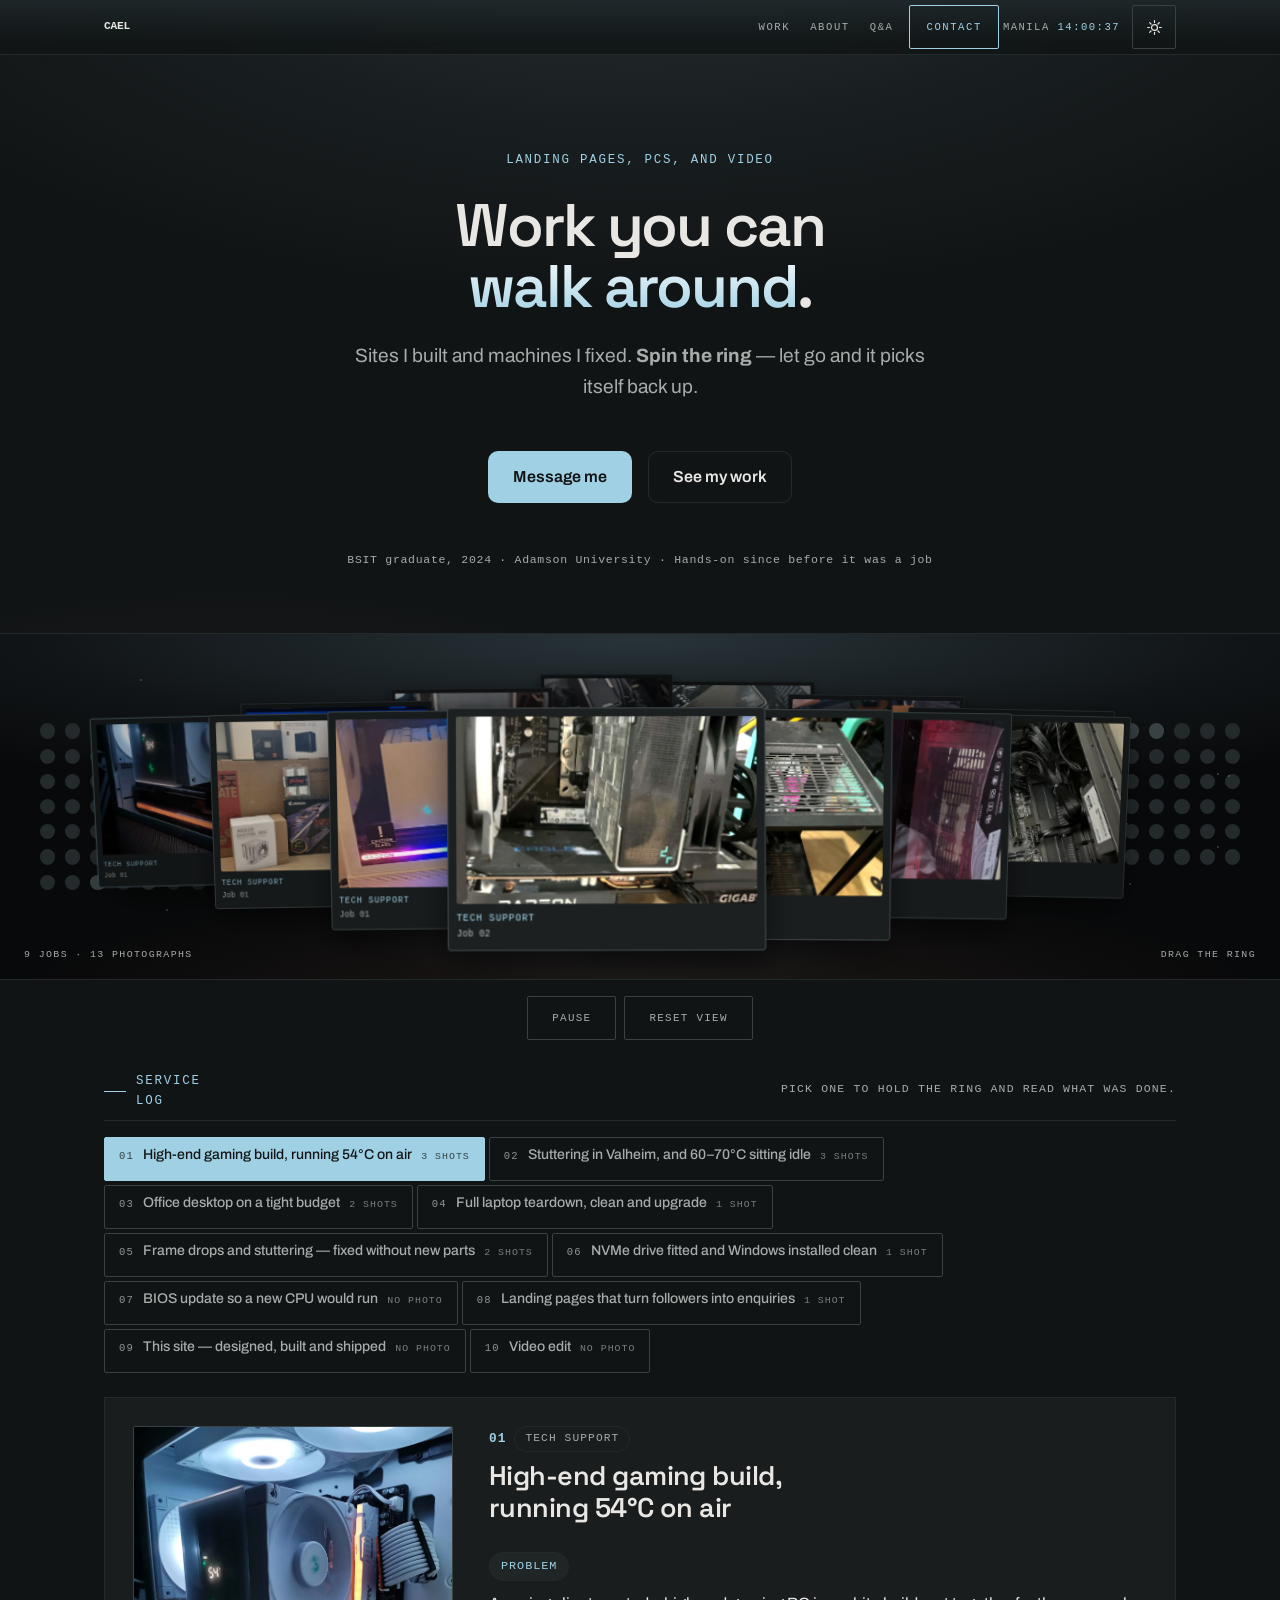
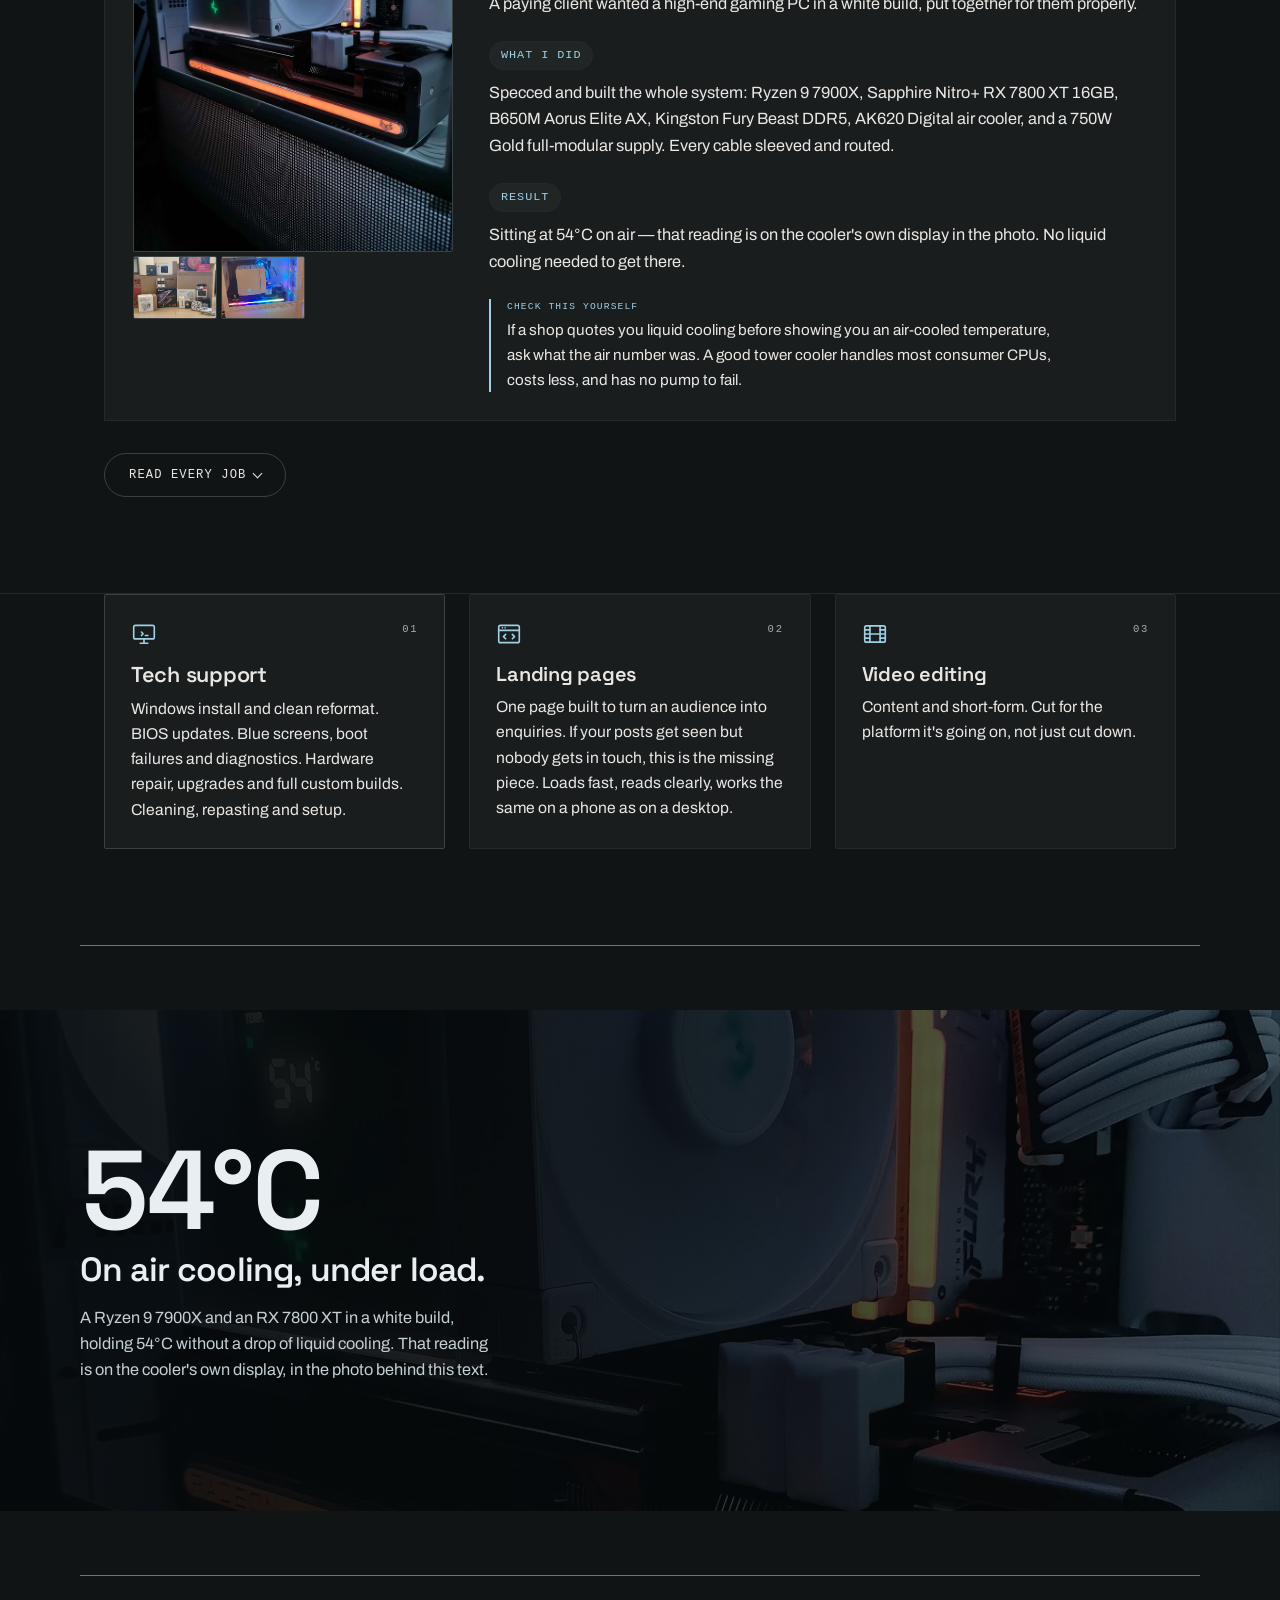
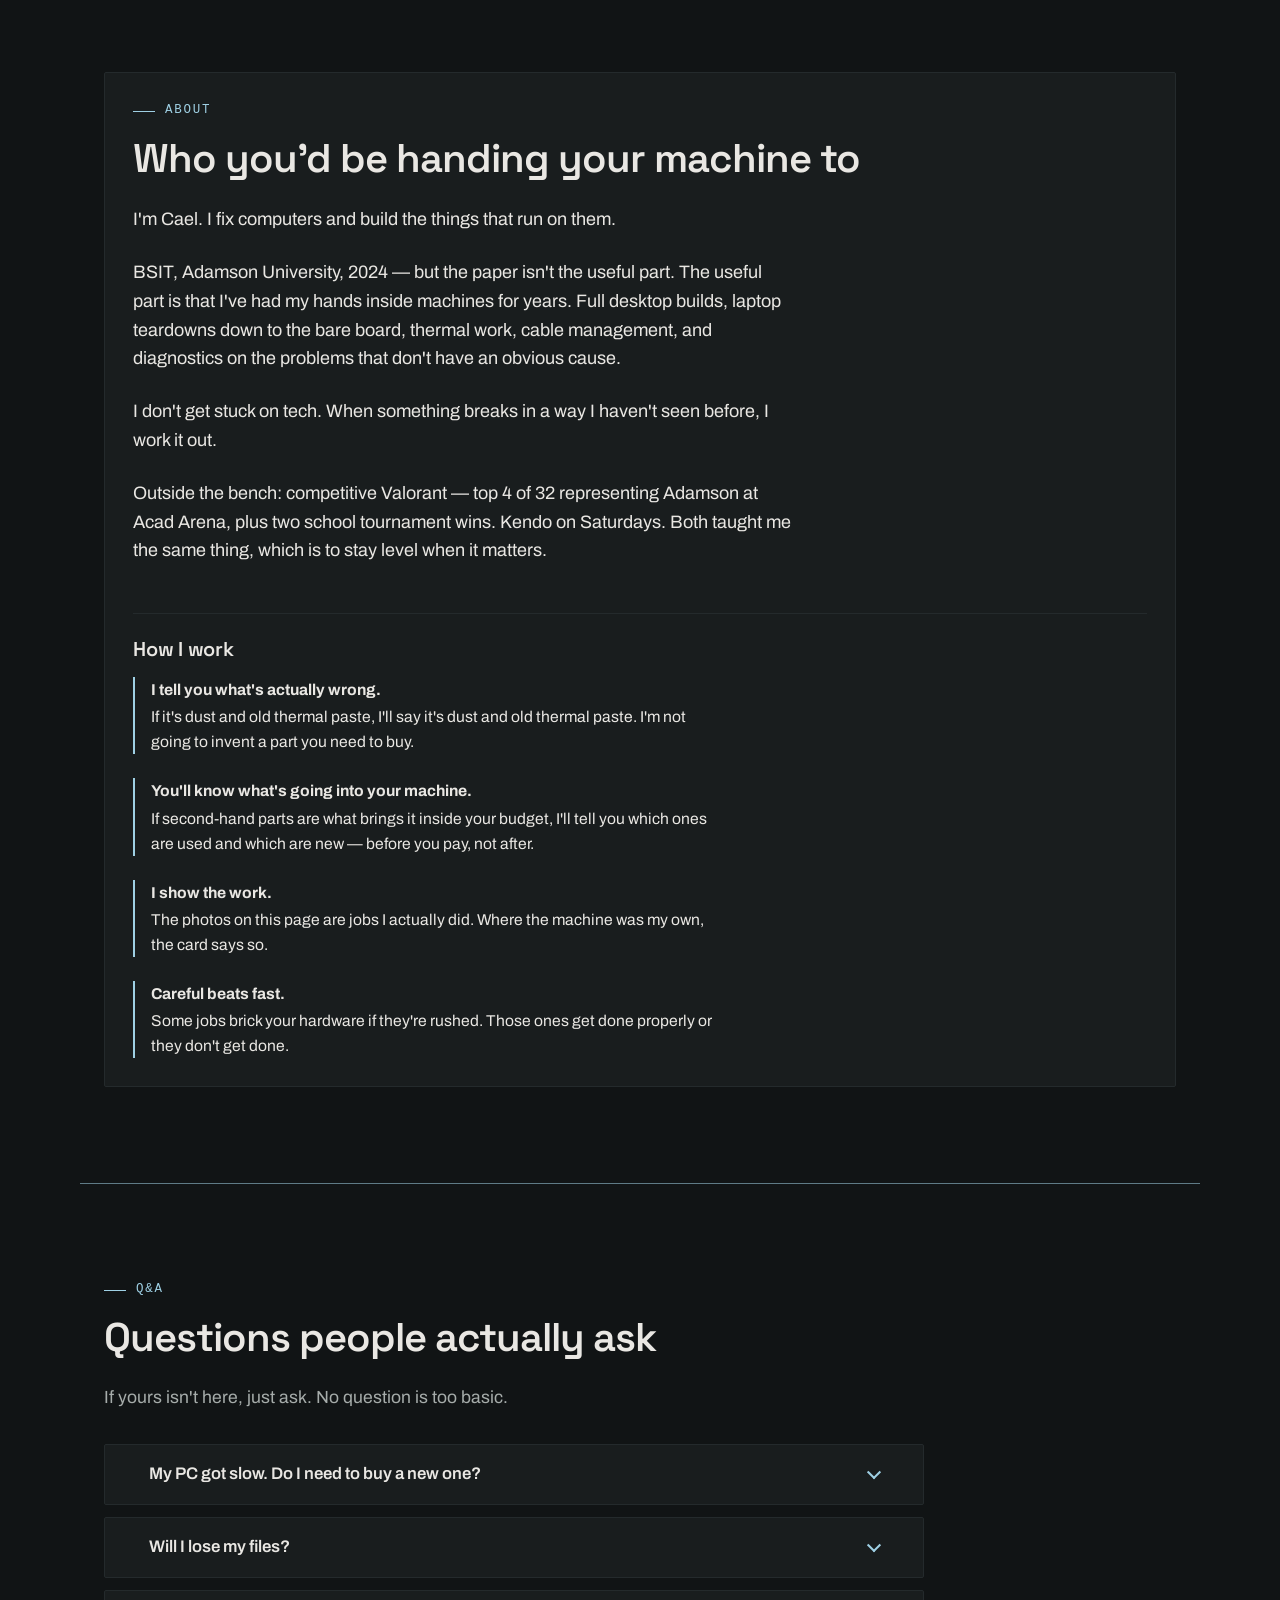
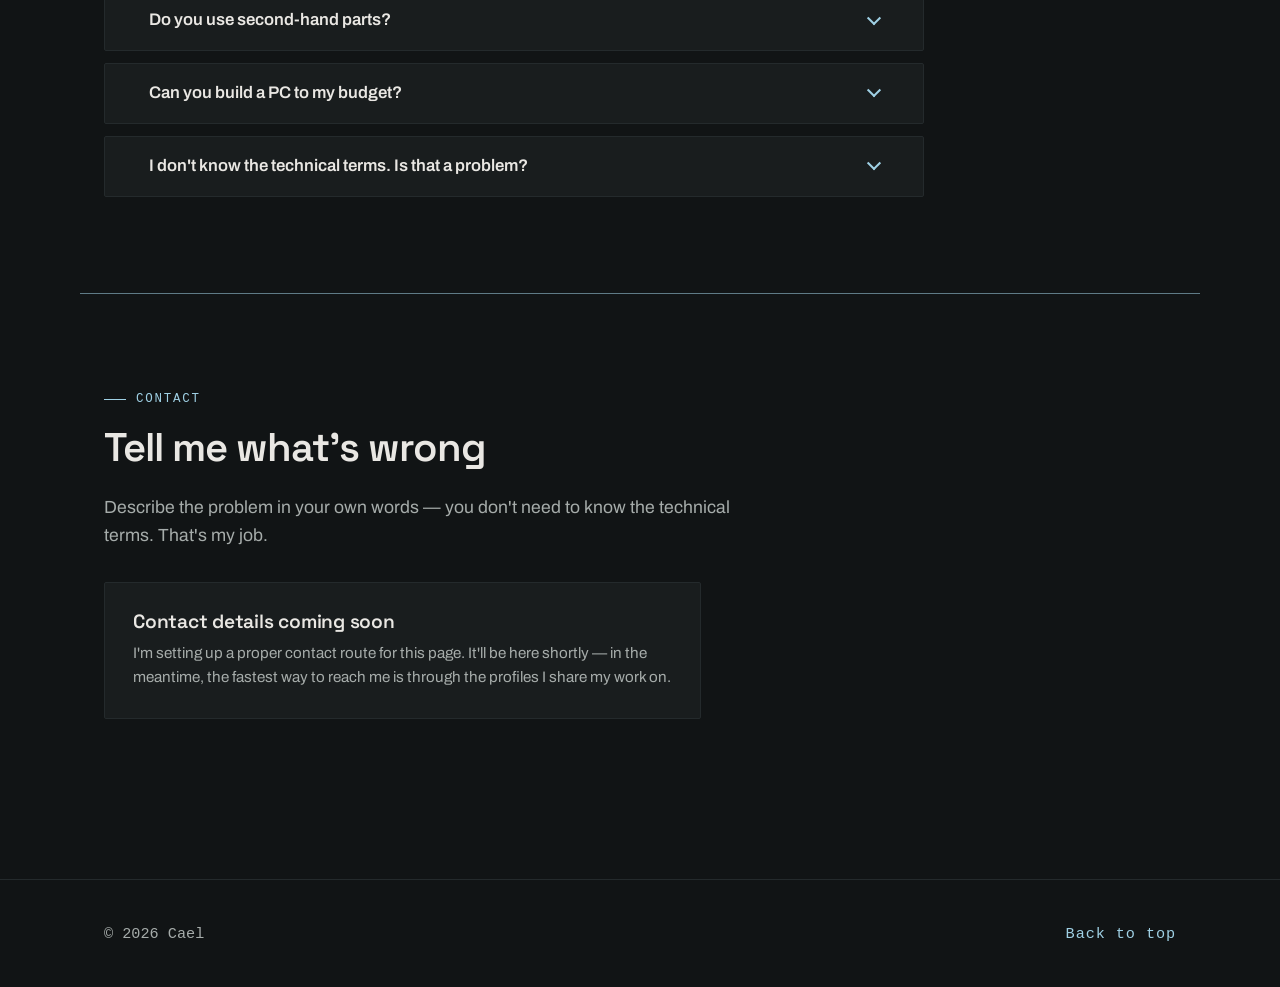
==== commit 37b35d75: "Wire a LinkedIn row into the contact block The row follows the same rule as email and WhatsApp: fill" ====
--- a/index.html
+++ b/index.html
@@ -49,7 +49,7 @@
 <link rel="preconnect" href="https://fonts.googleapis.com">
 <link rel="preconnect" href="https://fonts.gstatic.com" crossorigin>
 <link rel="stylesheet" href="https://fonts.googleapis.com/css2?family=Archivo:wght@400;500;600;700&family=Space+Grotesk:wght@400;500;600;700&display=swap">
-<link rel="stylesheet" href="css/styles.css?v=53">
+<link rel="stylesheet" href="css/styles.css?v=54">
 </head>
 <body>
 
@@ -518,6 +518,10 @@
               <span class="direct-label">WhatsApp</span>
               <a class="direct-value" id="direct-whatsapp" href="#">&nbsp;</a>
             </li>
+            <li>
+              <span class="direct-label">LinkedIn</span>
+              <a class="direct-value" id="direct-linkedin" href="#">&nbsp;</a>
+            </li>
           </ul>
         </aside>
 
@@ -565,6 +569,6 @@
   <p class="lightbox-hint" id="lightbox-hint">Drag to move the photo when it's zoomed in. Press Escape to close.</p>
 </dialog>
 
-<script src="js/main.js?v=53" defer></script>
+<script src="js/main.js?v=54" defer></script>
 </body>
 </html>
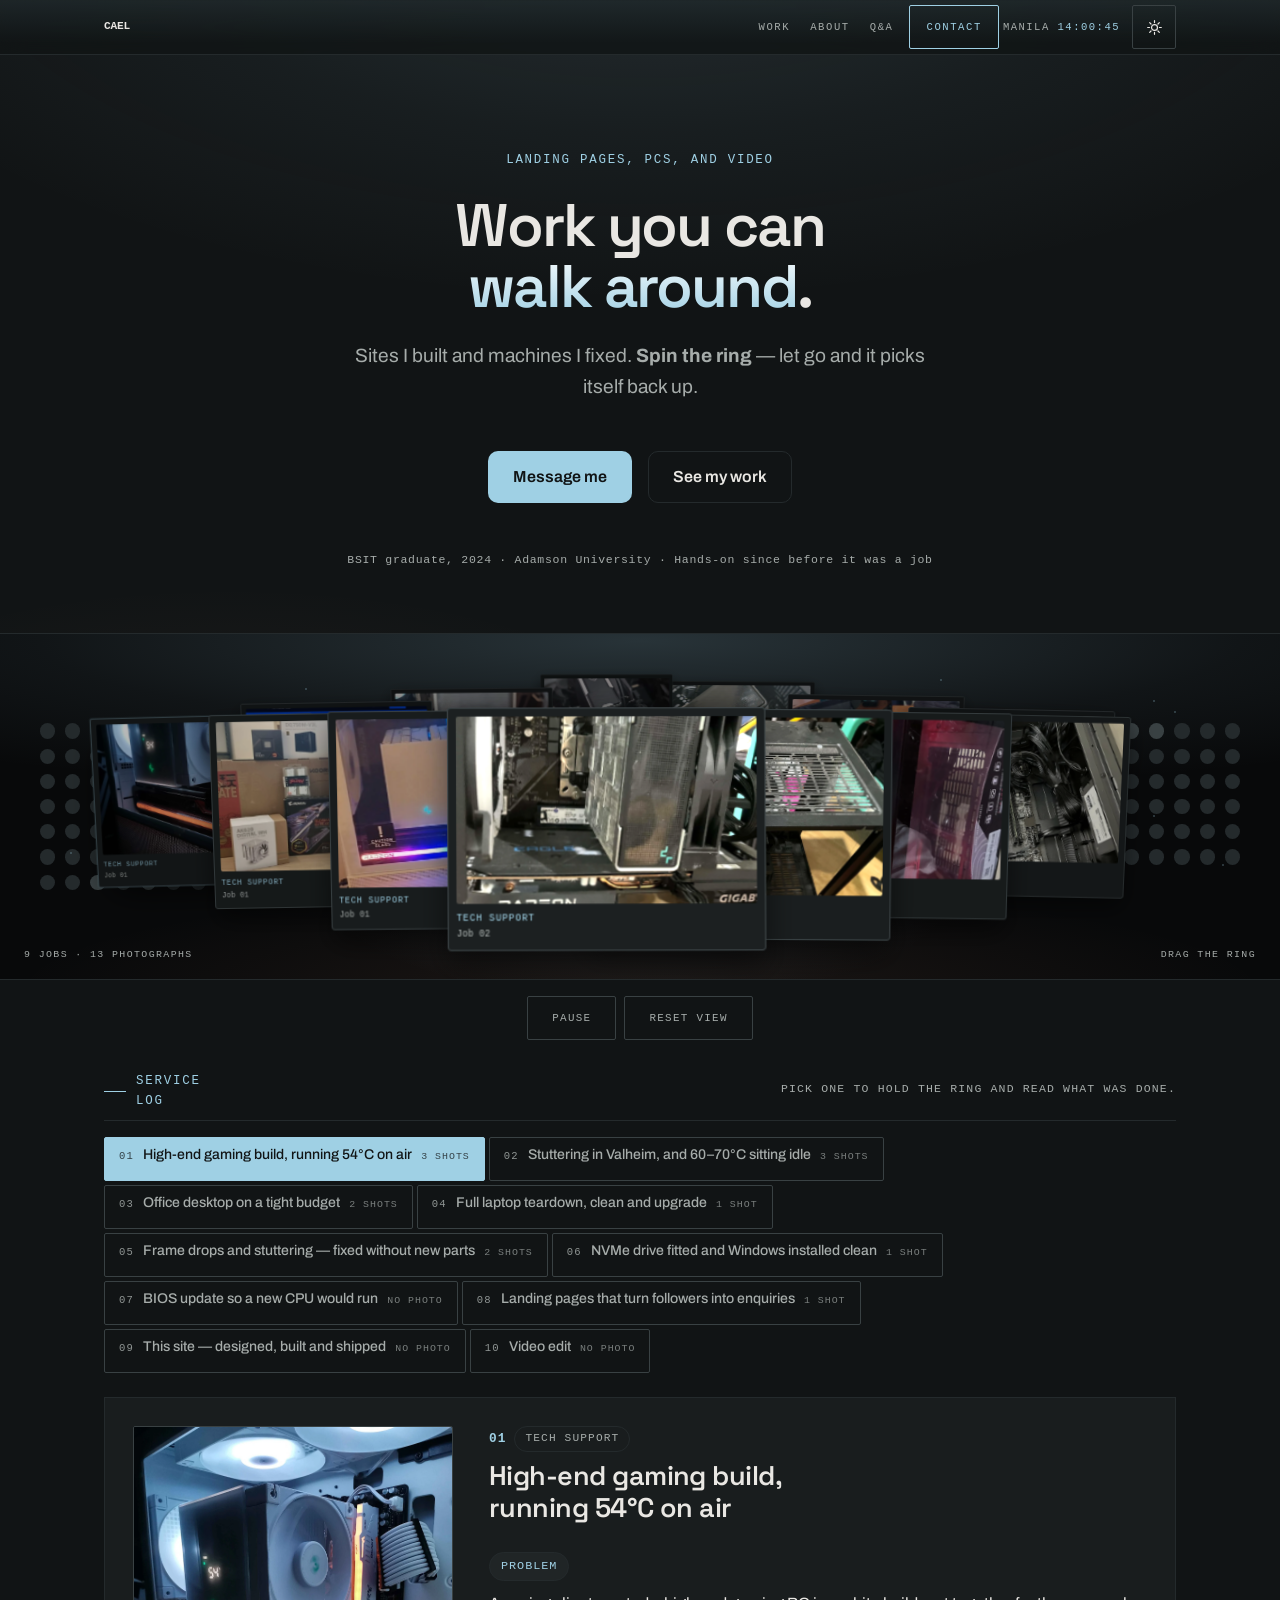
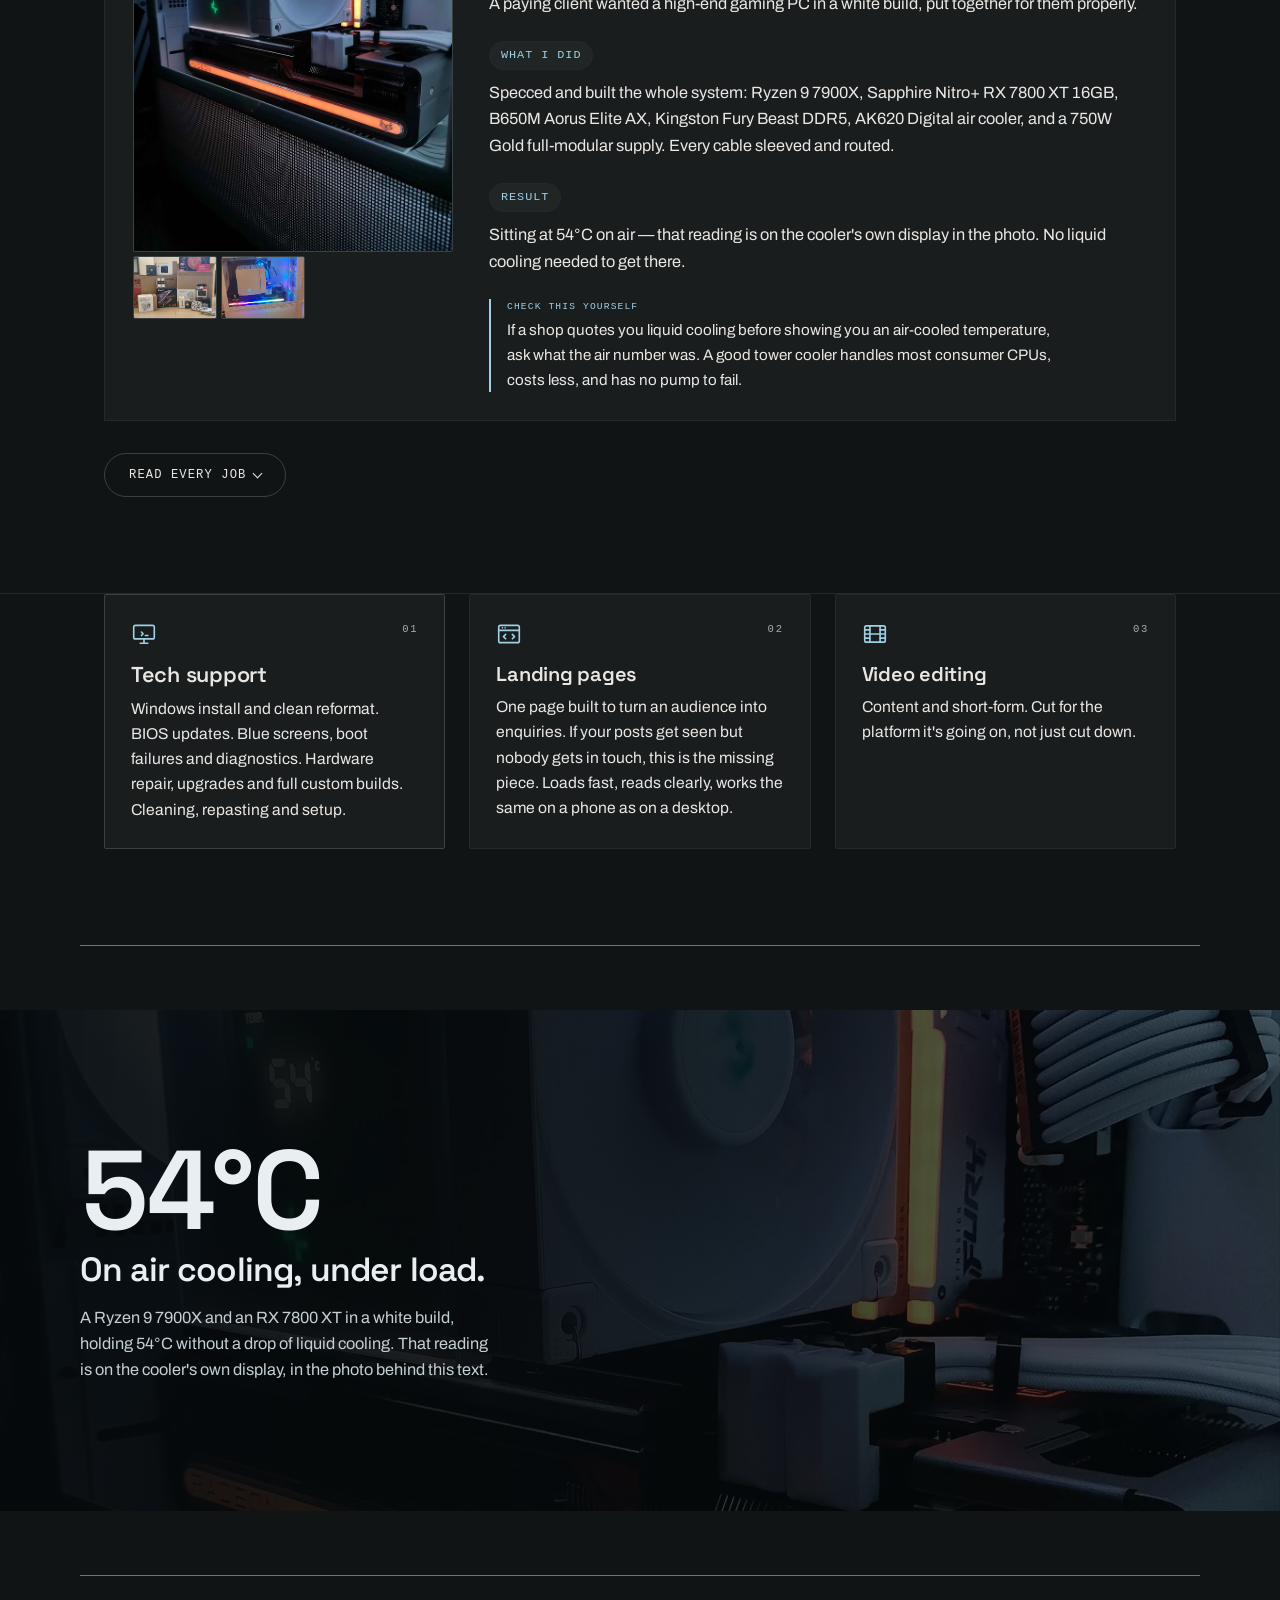
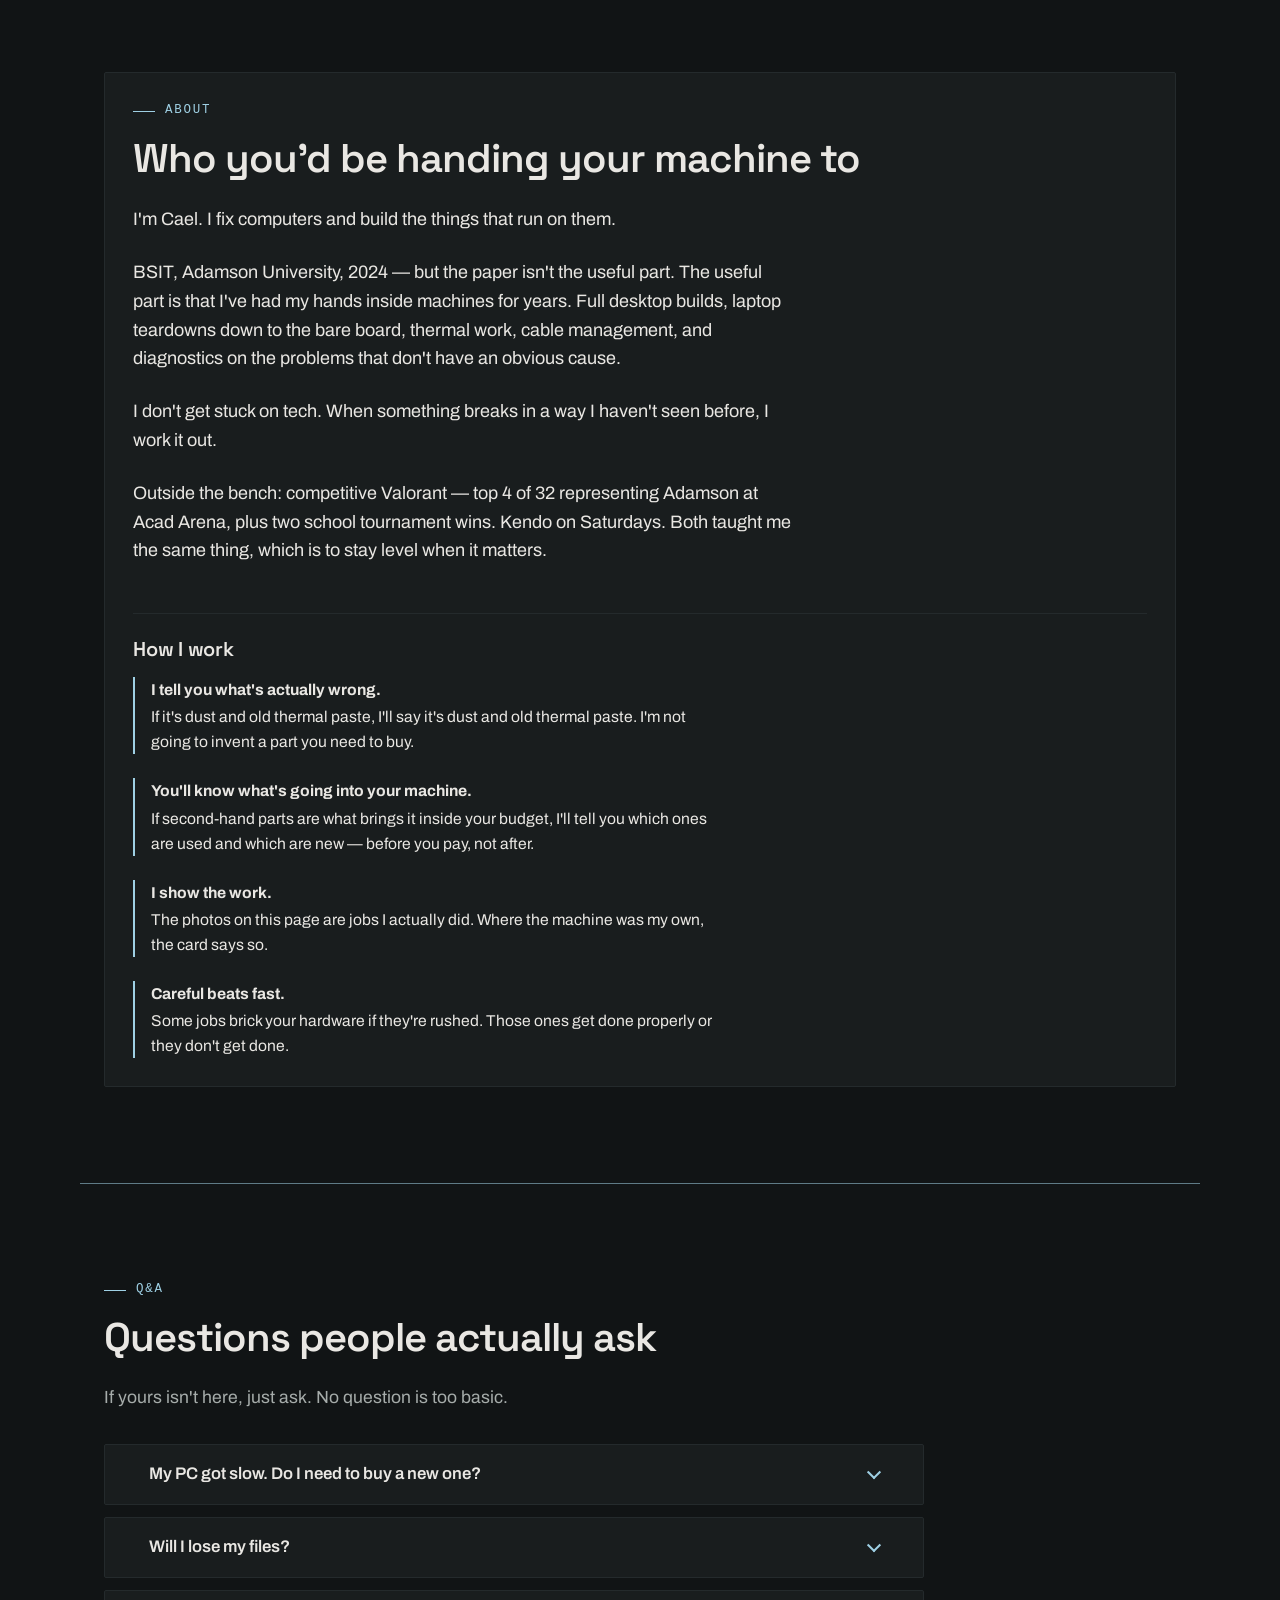
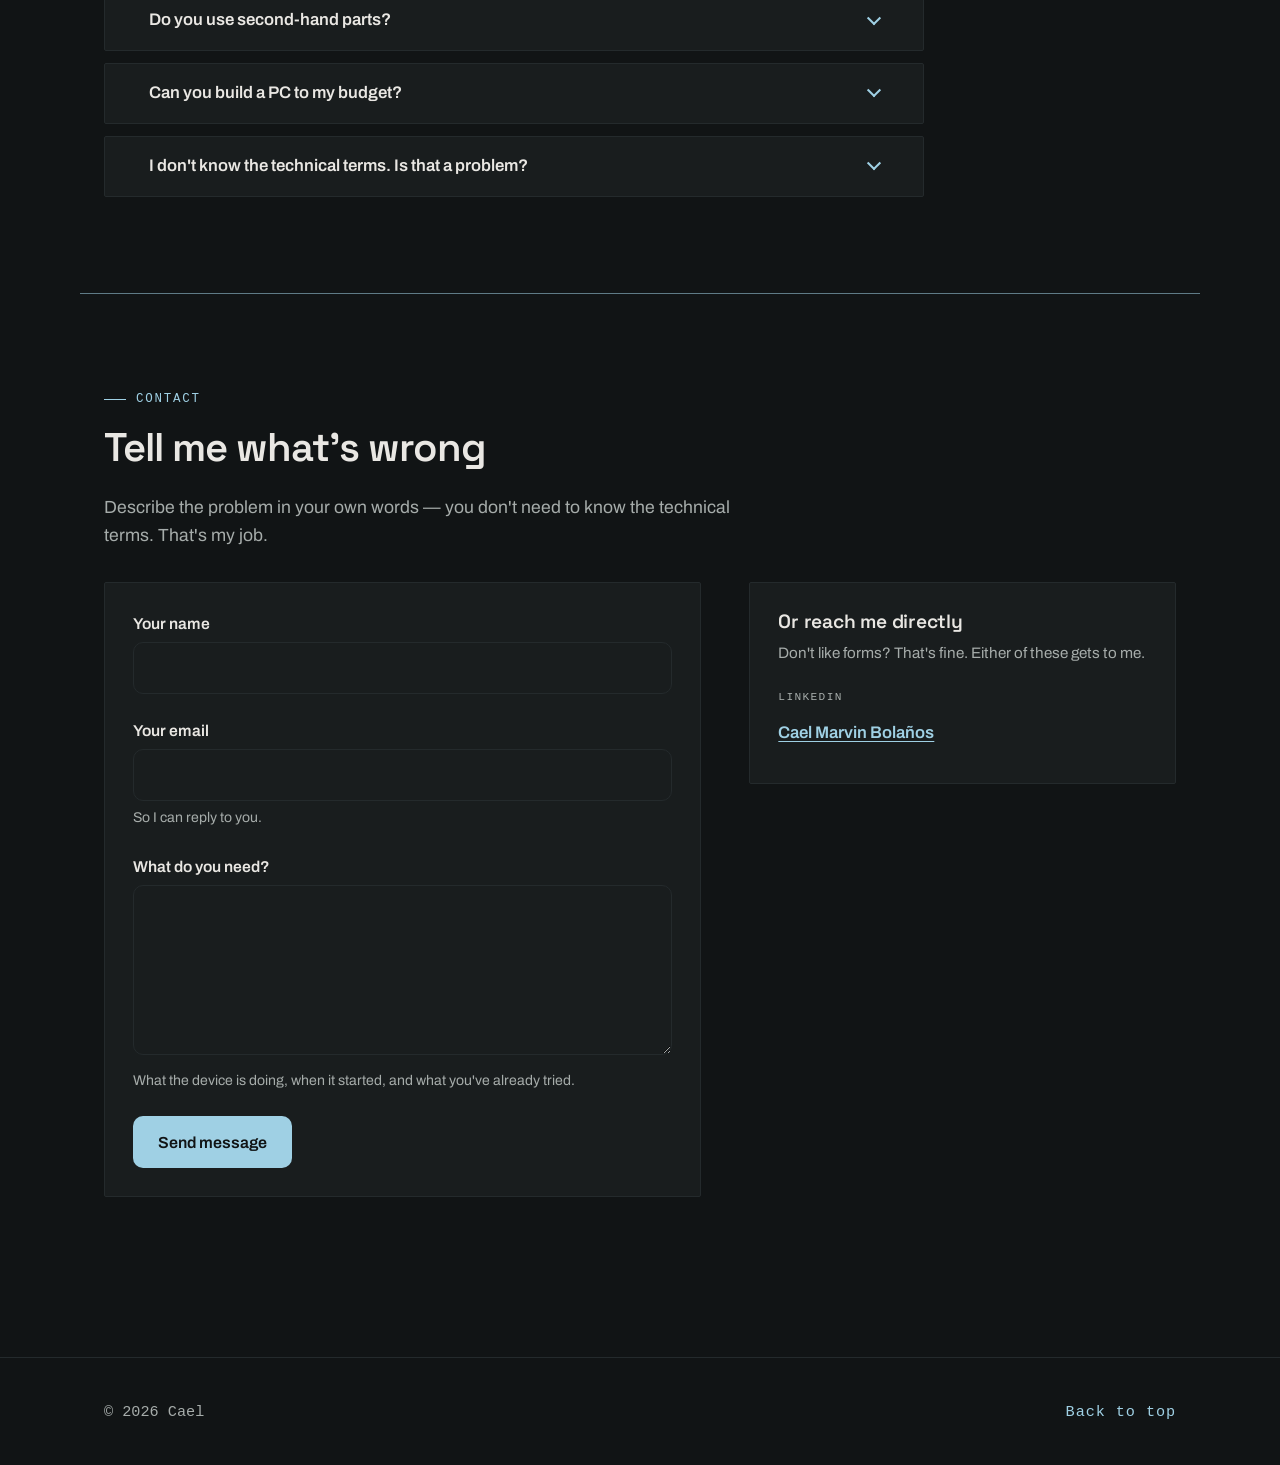
==== commit f6ed9191: "Fill in the LinkedIn profile: the page has a contact route again Stored percent-encoded (%C3%B1 for " ====
--- a/index.html
+++ b/index.html
@@ -49,7 +49,7 @@
 <link rel="preconnect" href="https://fonts.googleapis.com">
 <link rel="preconnect" href="https://fonts.gstatic.com" crossorigin>
 <link rel="stylesheet" href="https://fonts.googleapis.com/css2?family=Archivo:wght@400;500;600;700&family=Space+Grotesk:wght@400;500;600;700&display=swap">
-<link rel="stylesheet" href="css/styles.css?v=54">
+<link rel="stylesheet" href="css/styles.css?v=55">
 </head>
 <body>
 
@@ -569,6 +569,6 @@
   <p class="lightbox-hint" id="lightbox-hint">Drag to move the photo when it's zoomed in. Press Escape to close.</p>
 </dialog>
 
-<script src="js/main.js?v=54" defer></script>
+<script src="js/main.js?v=55" defer></script>
 </body>
 </html>
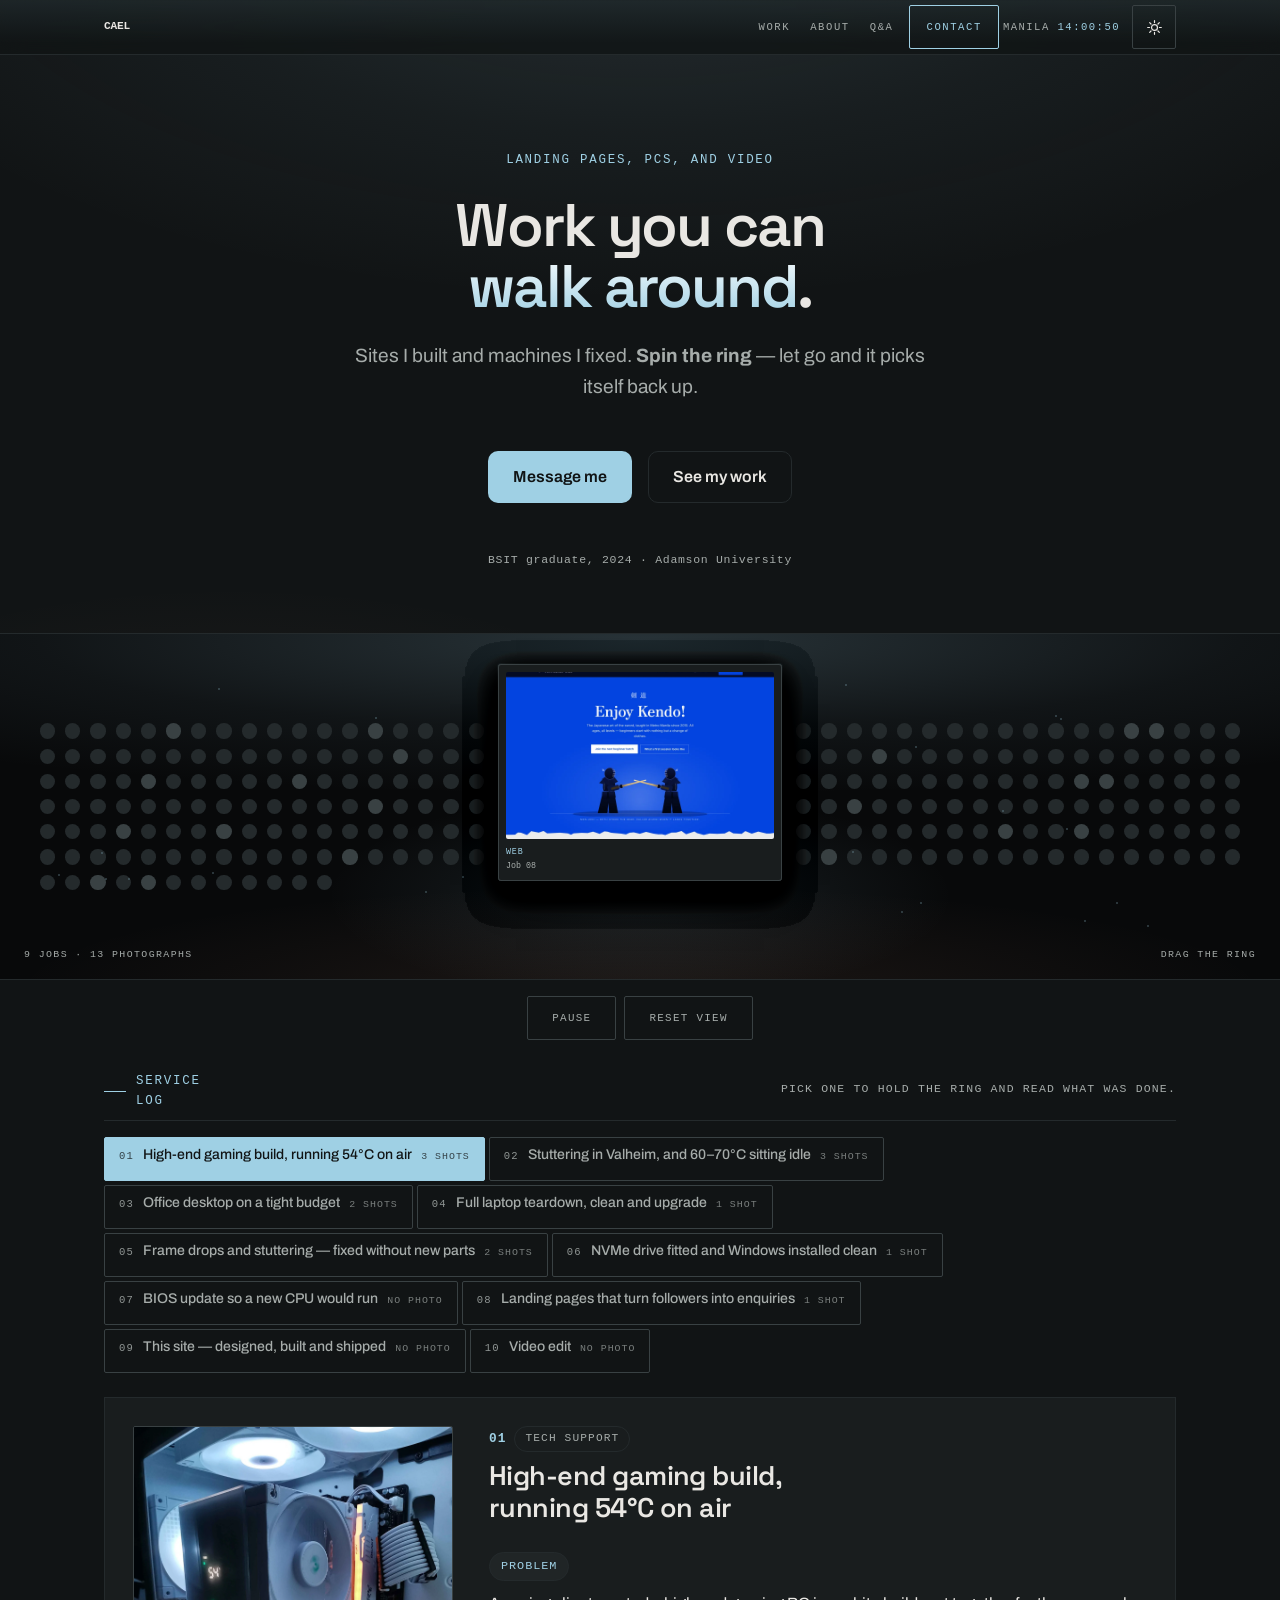
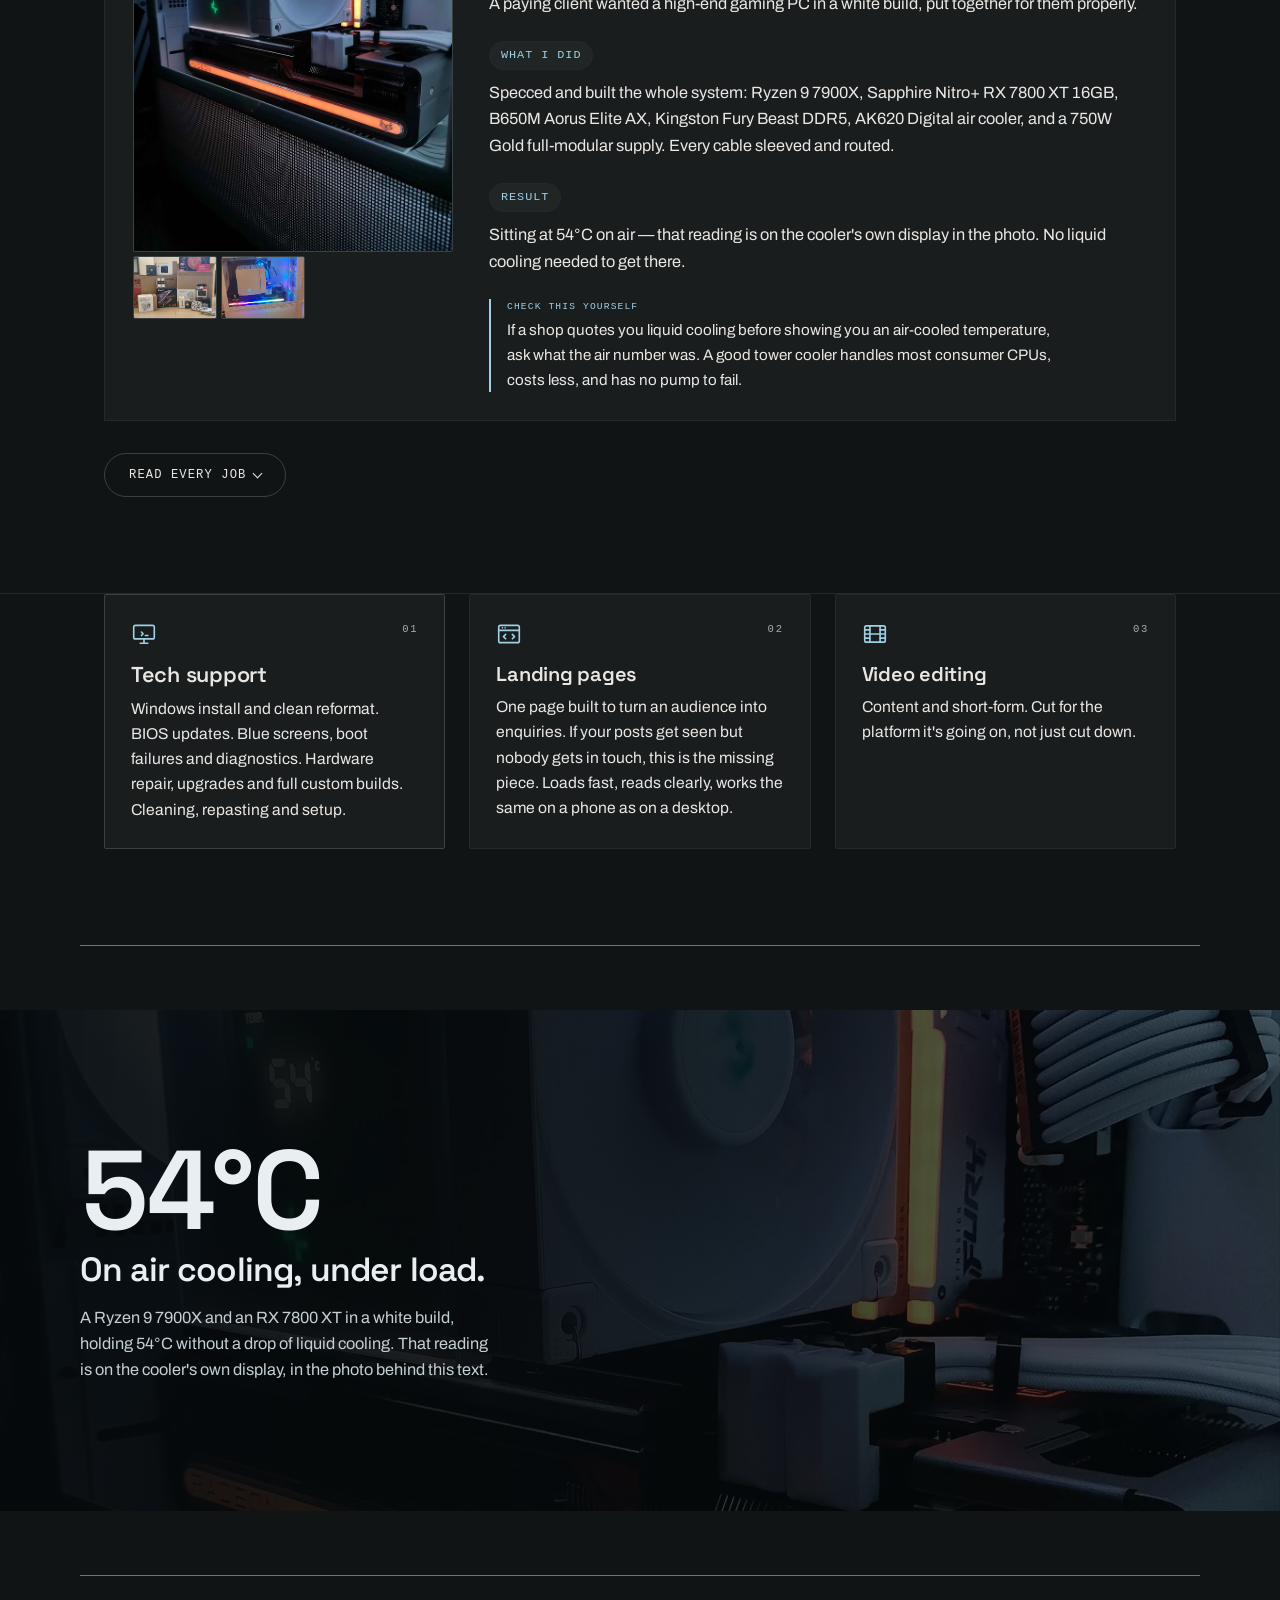
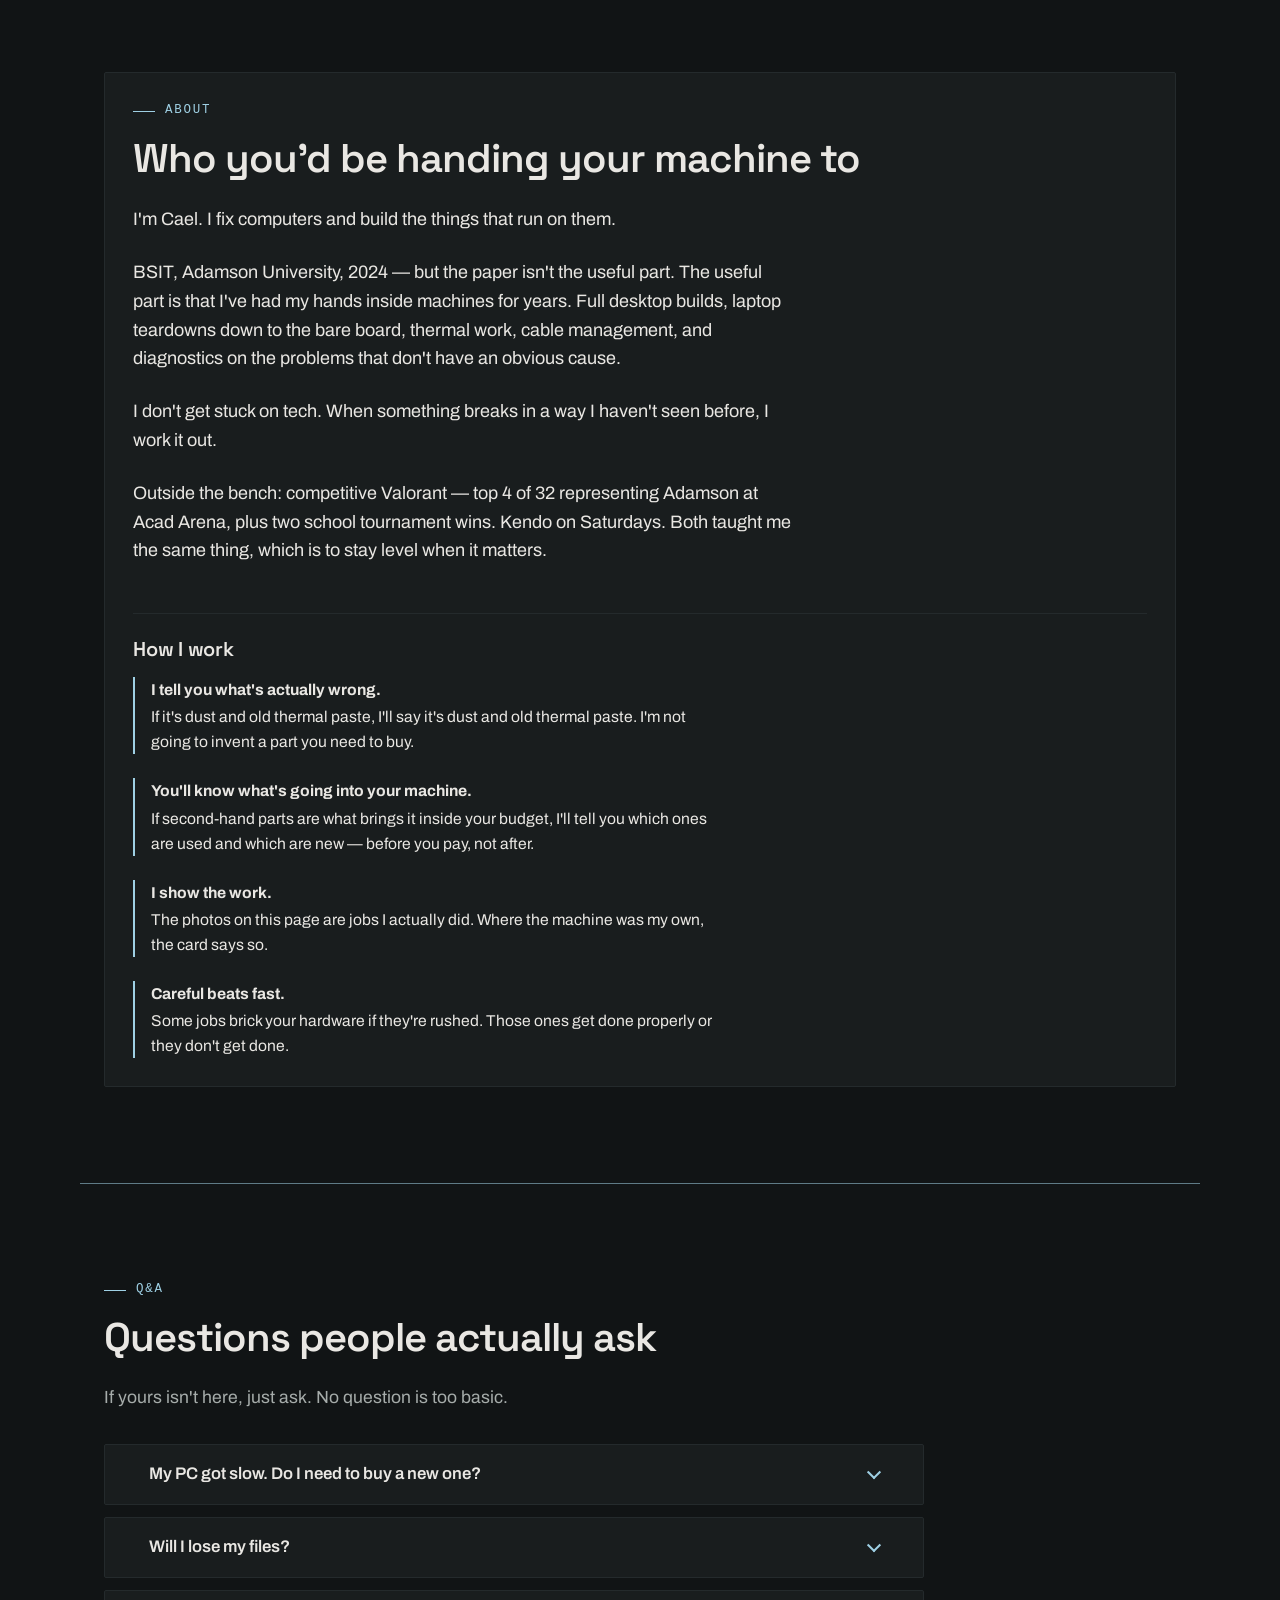
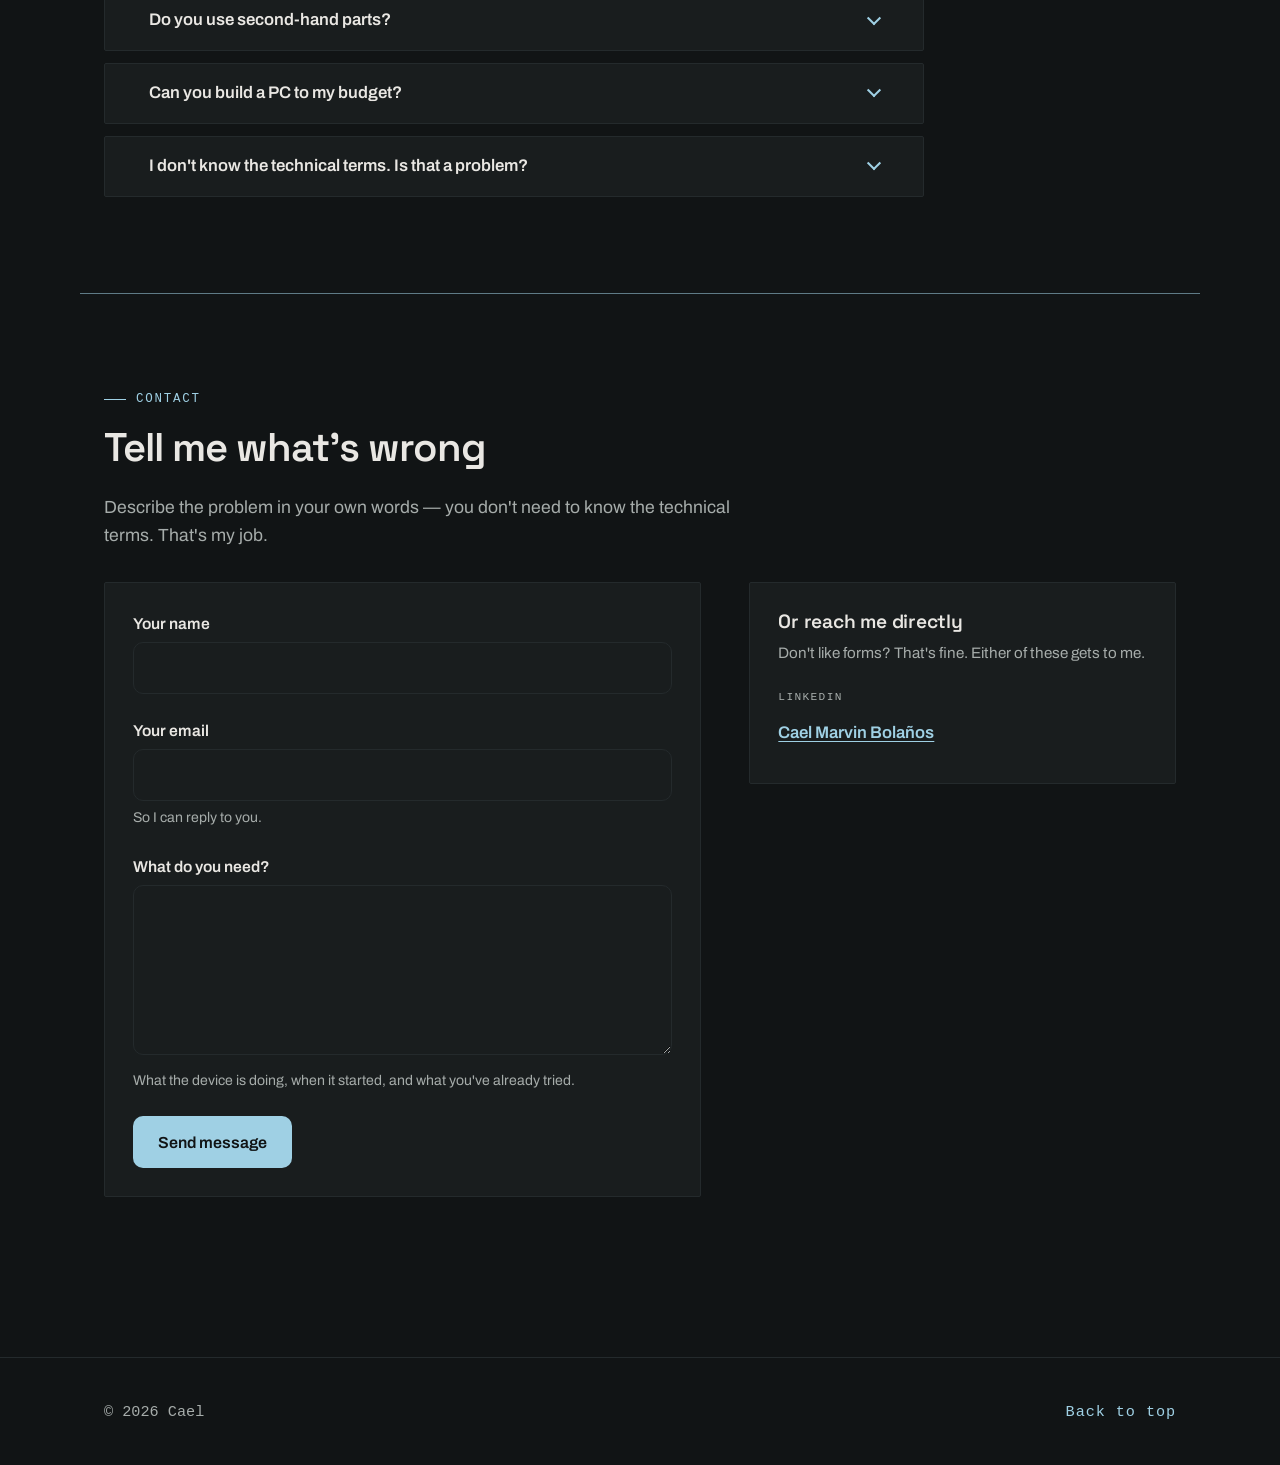
==== commit 5d936d72: "Drop "Hands-on since before it was a job" from the hero Removed on Cael's mark, and right on its own" ====
--- a/index.html
+++ b/index.html
@@ -49,7 +49,7 @@
 <link rel="preconnect" href="https://fonts.googleapis.com">
 <link rel="preconnect" href="https://fonts.gstatic.com" crossorigin>
 <link rel="stylesheet" href="https://fonts.googleapis.com/css2?family=Archivo:wght@400;500;600;700&family=Space+Grotesk:wght@400;500;600;700&display=swap">
-<link rel="stylesheet" href="css/styles.css?v=55">
+<link rel="stylesheet" href="css/styles.css?v=56">
 </head>
 <body>
 
@@ -122,8 +122,6 @@
         <span>BSIT graduate, 2024</span>
         <span aria-hidden="true">·</span>
         <span>Adamson University</span>
-        <span aria-hidden="true">·</span>
-        <span>Hands-on since before it was a job</span>
       </p>
     </div>
   </section>
@@ -569,6 +567,6 @@
   <p class="lightbox-hint" id="lightbox-hint">Drag to move the photo when it's zoomed in. Press Escape to close.</p>
 </dialog>
 
-<script src="js/main.js?v=55" defer></script>
+<script src="js/main.js?v=56" defer></script>
 </body>
 </html>
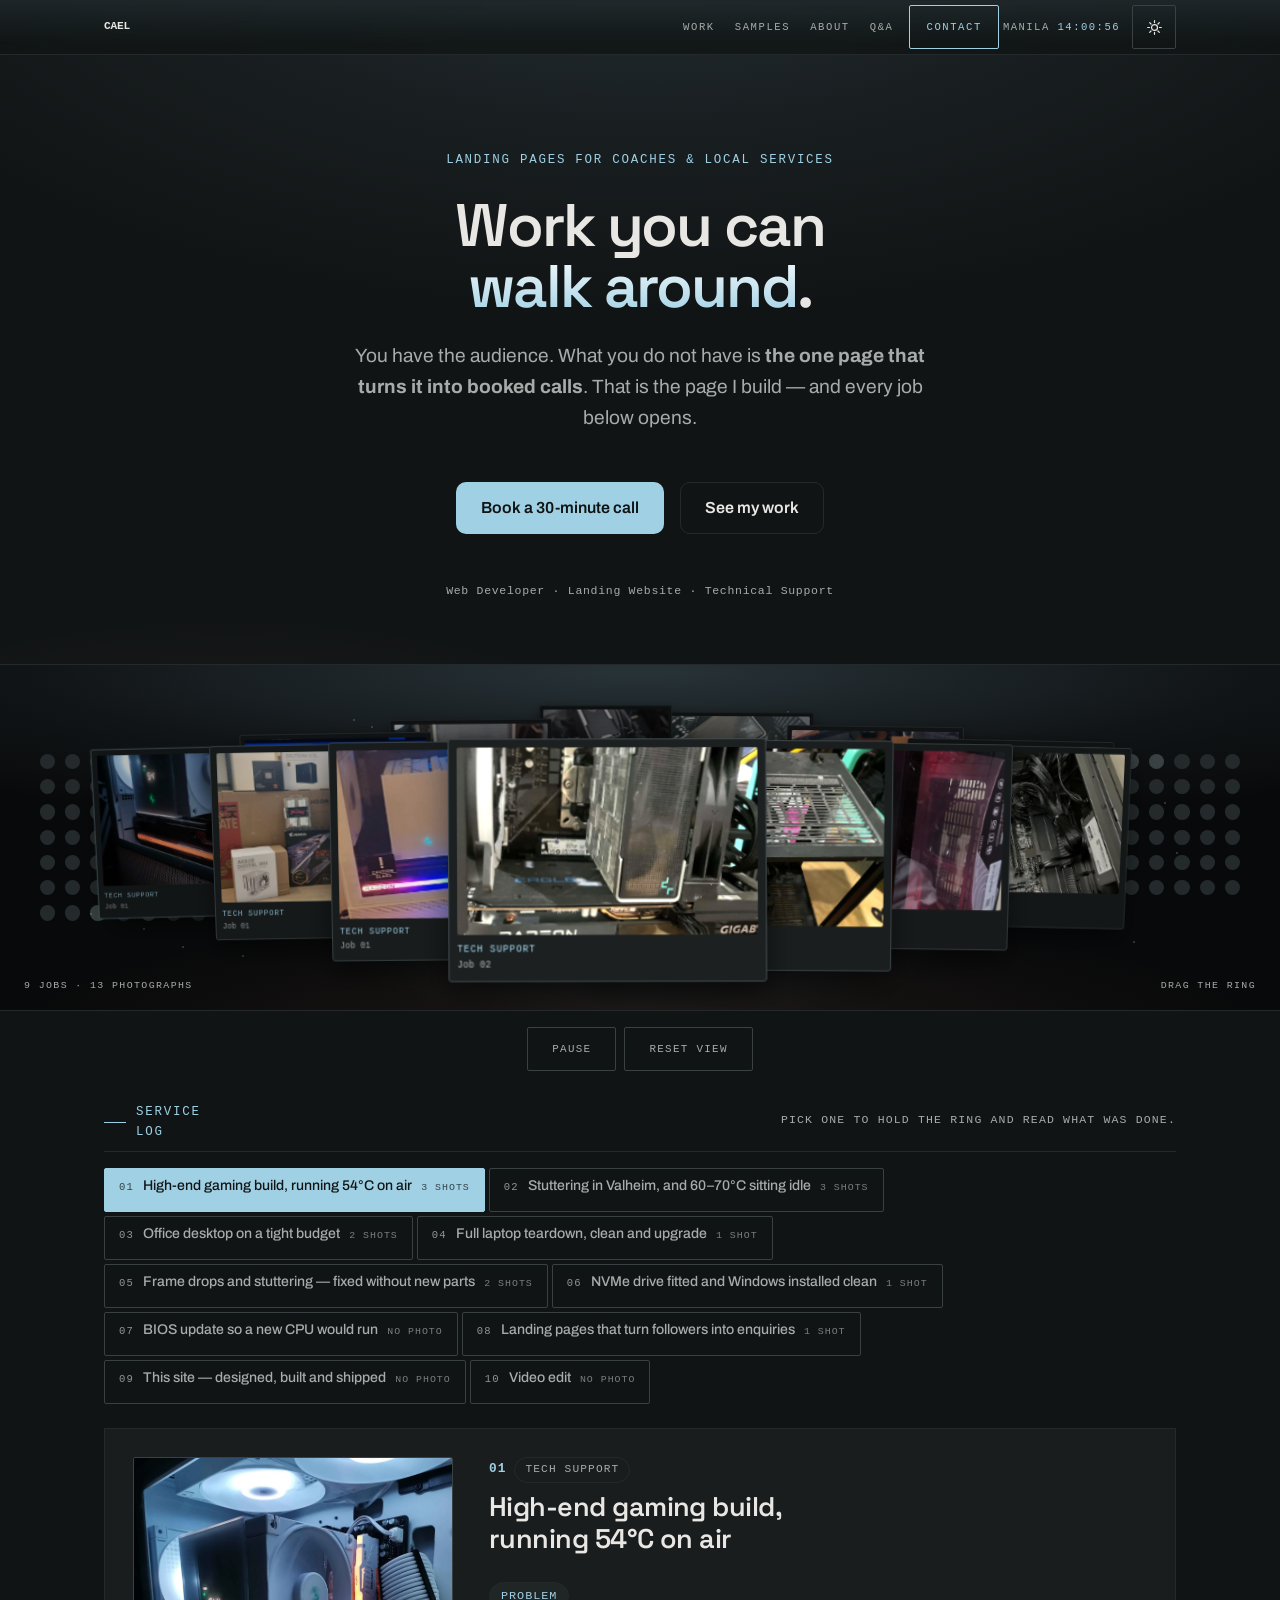
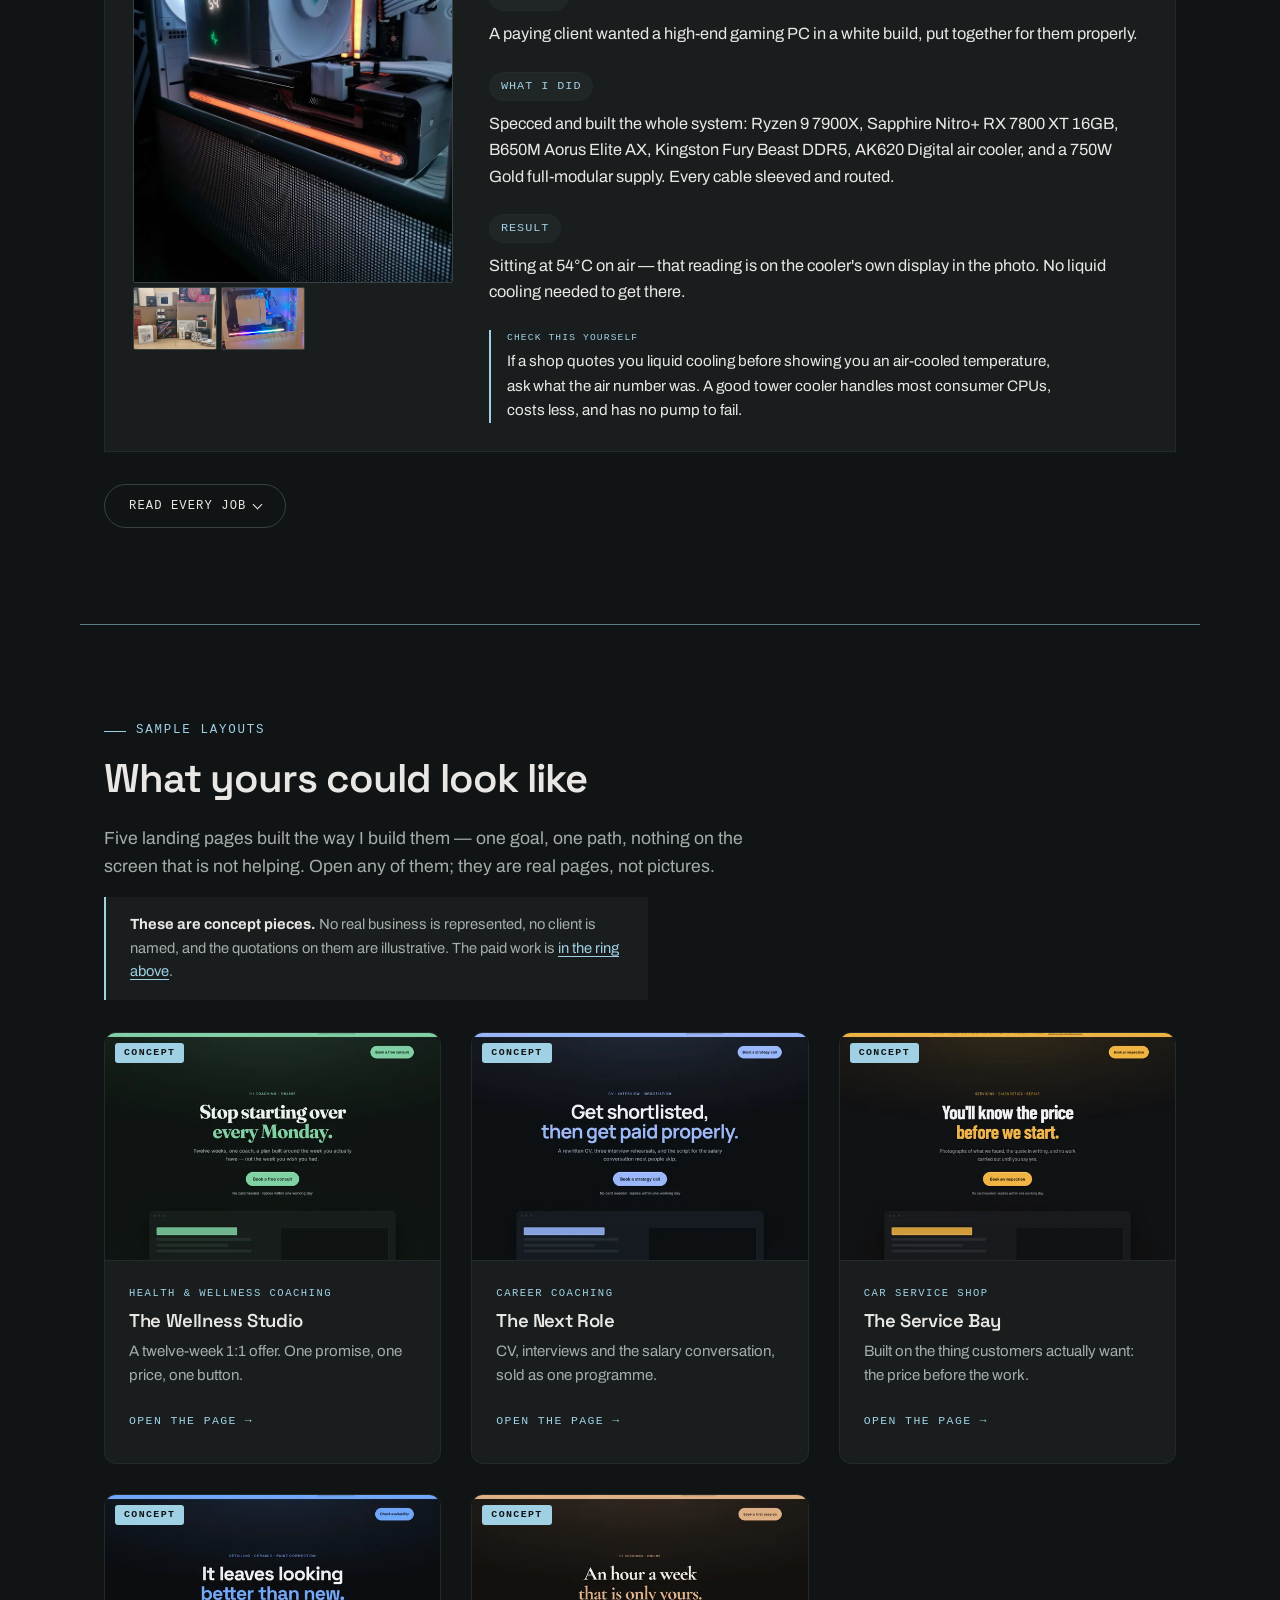
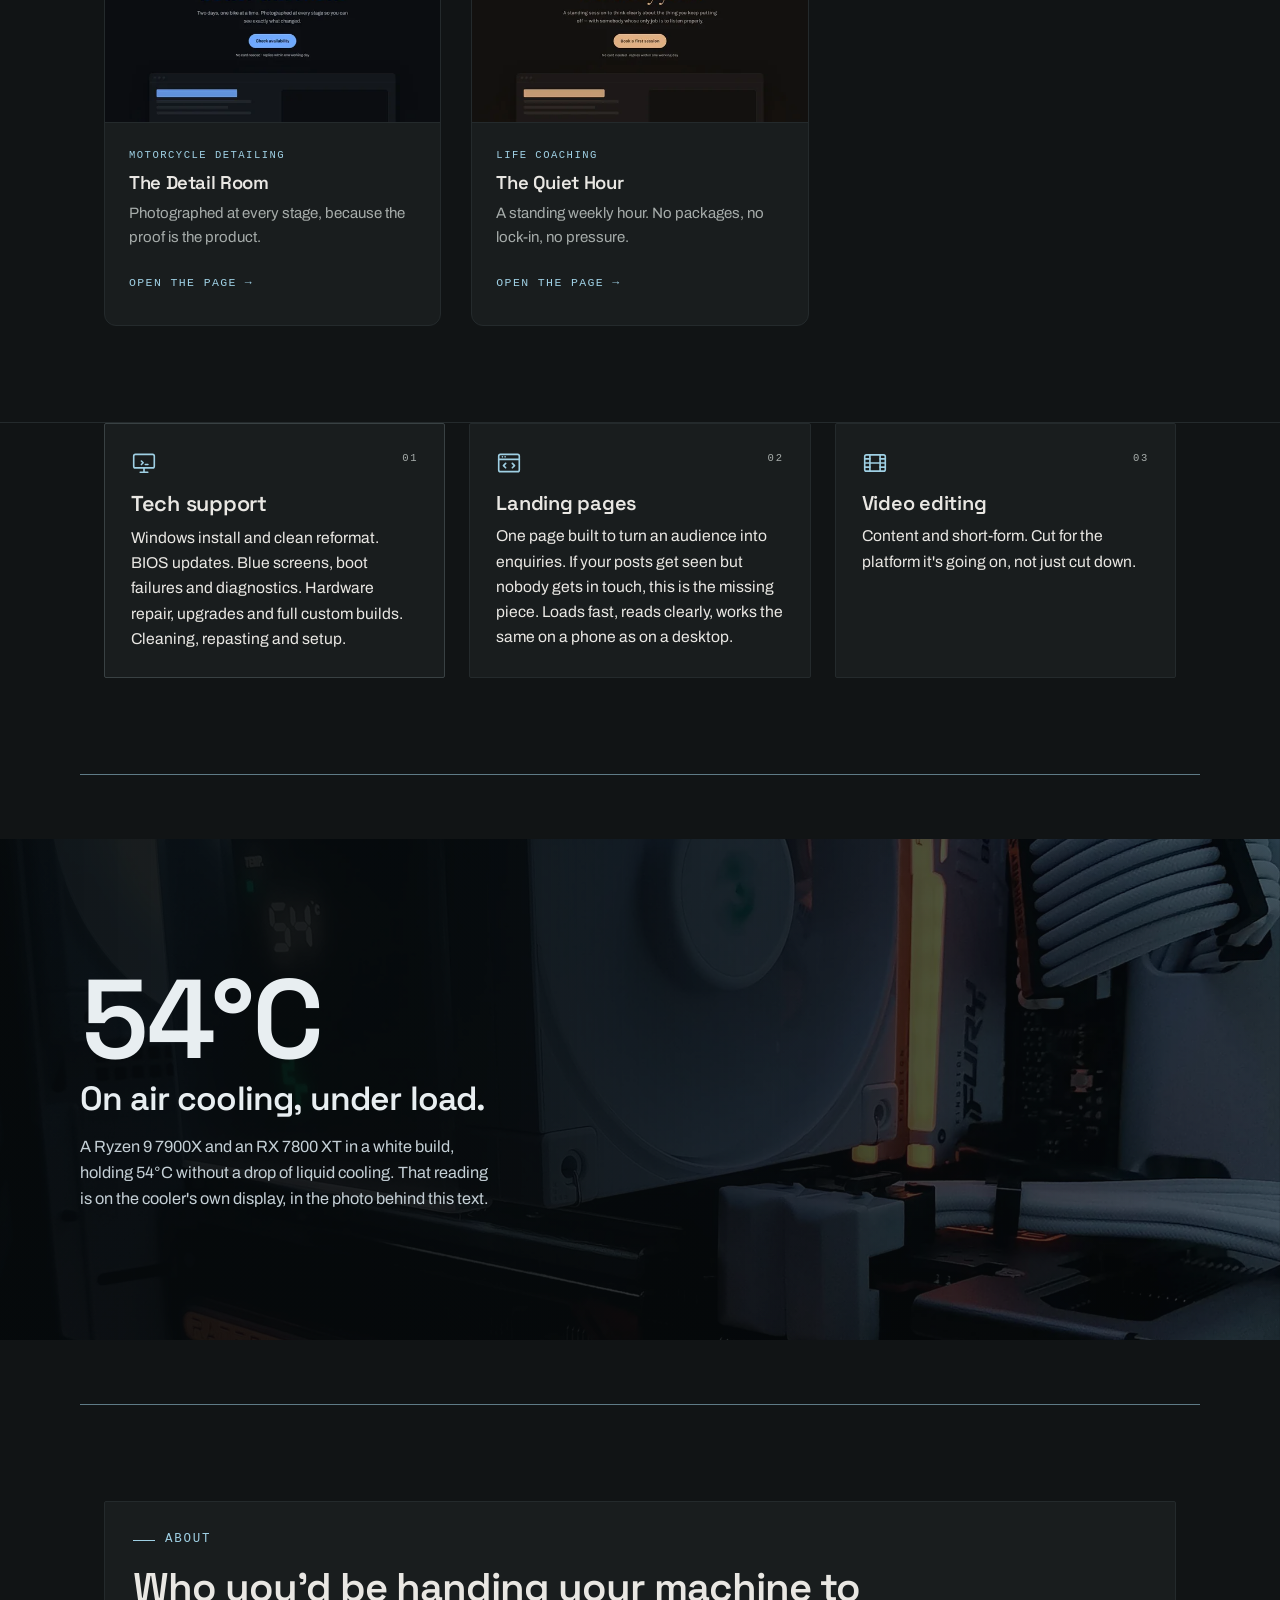
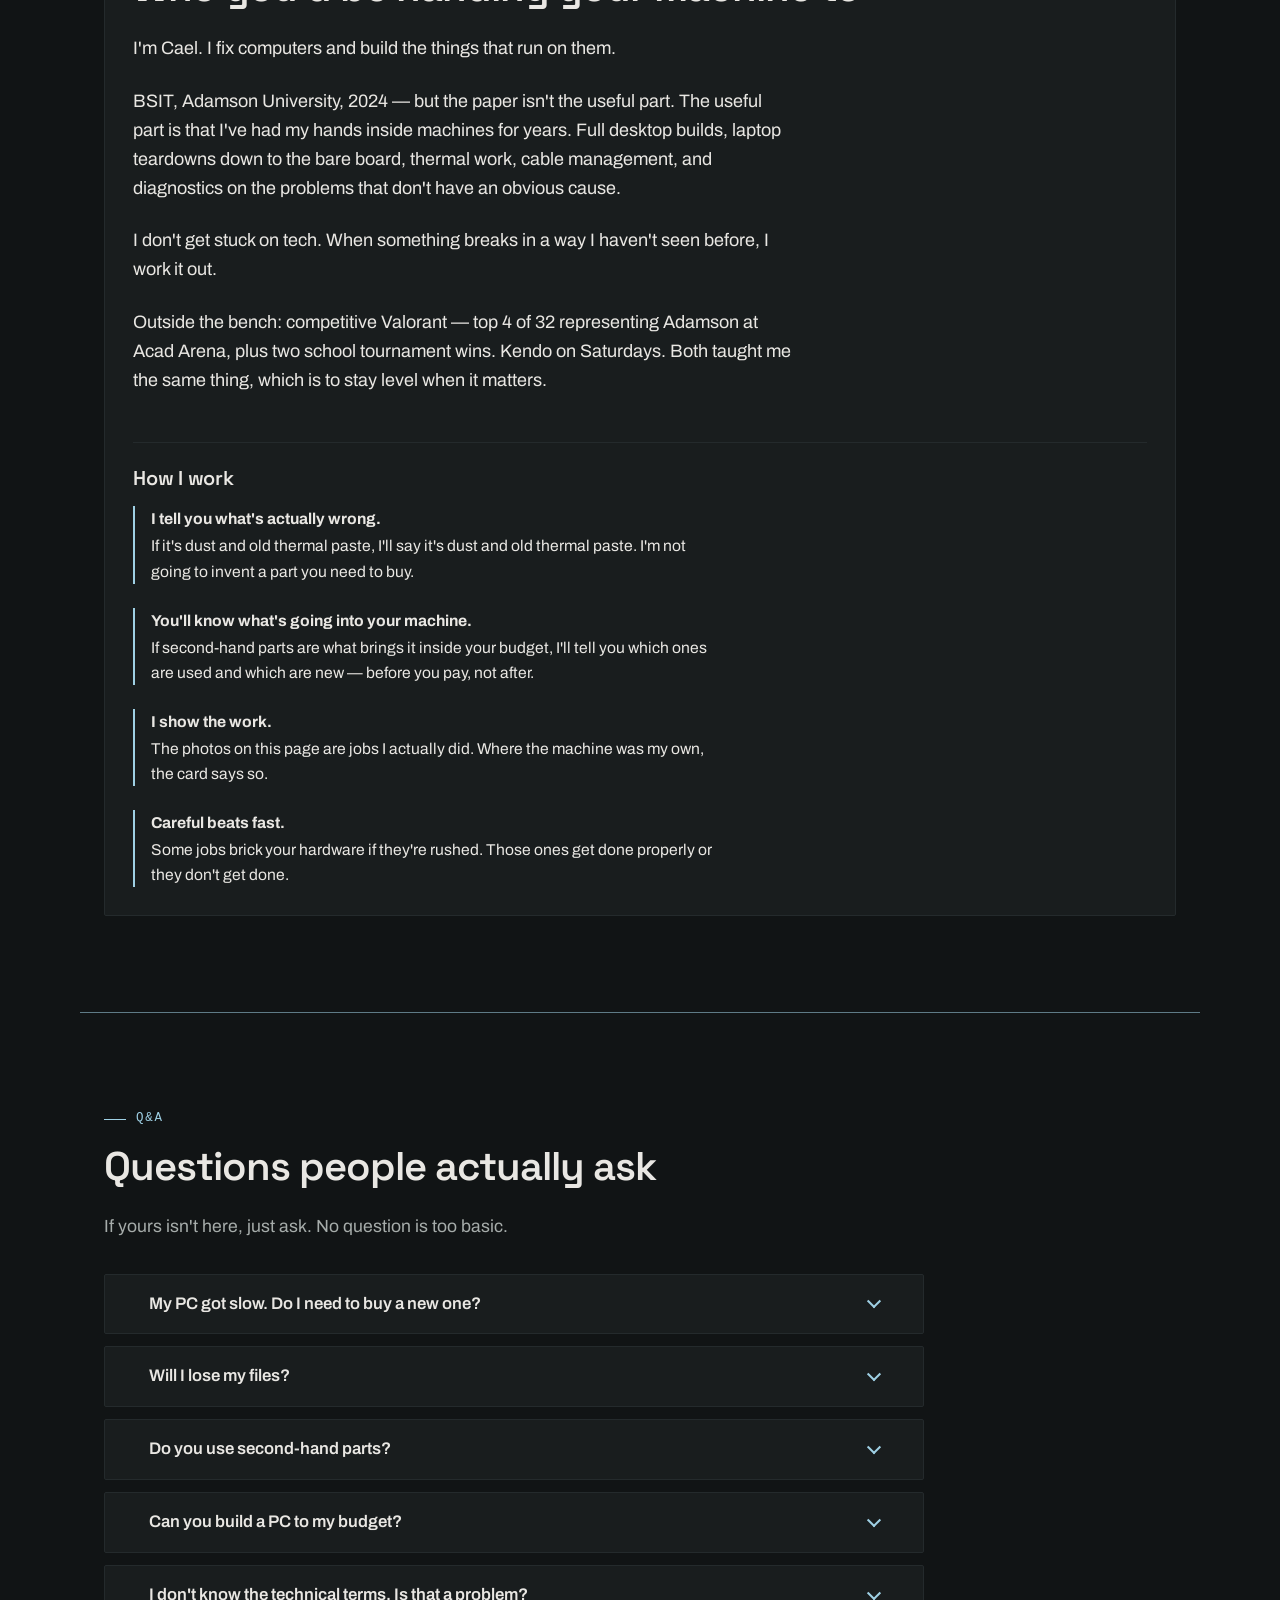
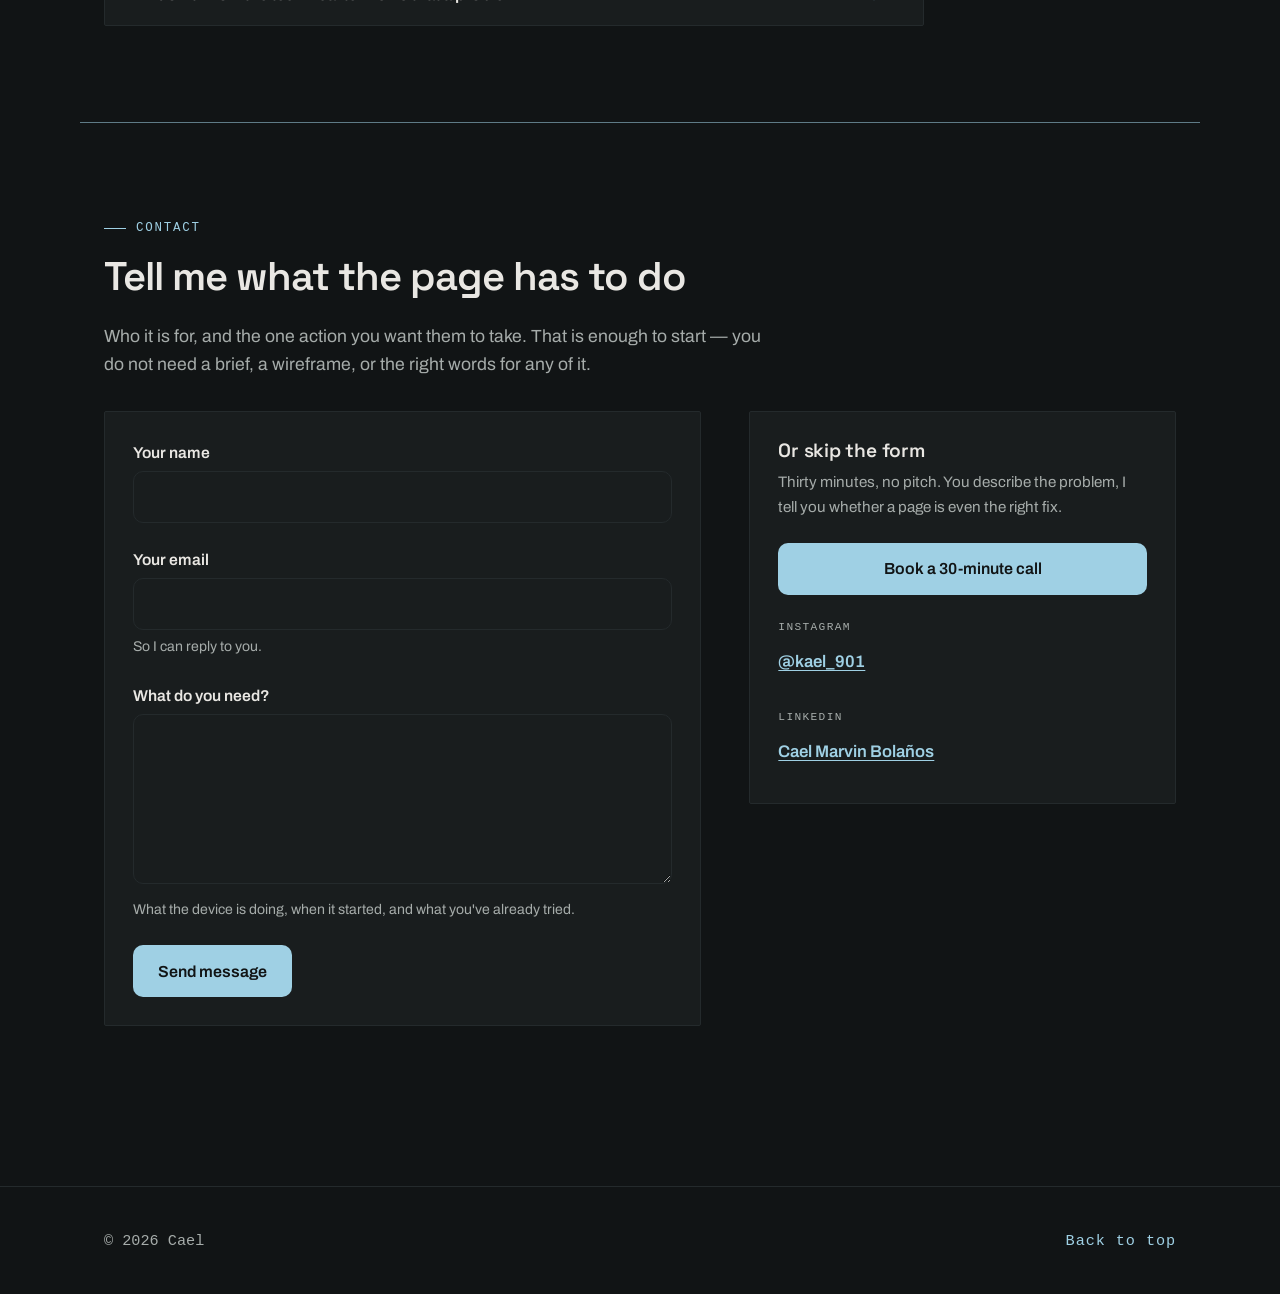
==== commit f00e0010: "Reposition the site for landing-page buyers, and add five sample layouts The site was written for so" ====
--- a/index.html
+++ b/index.html
@@ -3,8 +3,8 @@
 <head>
 <meta charset="utf-8">
 <meta name="viewport" content="width=device-width, initial-scale=1">
-<title>Cael — PC Repair, Setup & Web Work</title>
-<meta name="description" content="Tech support, PC servicing, website building and video editing. BSIT graduate, 2024.">
+<title>Cael — Landing pages that turn attention into enquiries</title>
+<meta name="description" content="I build the one page that turns an audience into booked calls — for coaches, studios and local service businesses. Web development, landing pages and technical support.">
 <link rel="canonical" href="https://portfoliov2-jade-rho.vercel.app/">
 <meta name="theme-color" content="#08090A" media="(prefers-color-scheme: dark)">
 <meta name="theme-color" content="#F2F1ED" media="(prefers-color-scheme: light)">
@@ -14,8 +14,8 @@
 <meta property="og:type" content="website">
 <meta property="og:site_name" content="Cael">
 <meta property="og:url" content="https://portfoliov2-jade-rho.vercel.app/">
-<meta property="og:title" content="Cael — I fix computers. And I build what runs on them.">
-<meta property="og:description" content="Ten jobs, twelve photographs, every reading taken off the hardware itself. PC repair and builds, landing pages, video.">
+<meta property="og:title" content="Cael — Landing pages that turn attention into enquiries">
+<meta property="og:description" content="One page, built to do one job: turn the audience you already have into booked calls. Real work you can open, and five sample layouts.">
 <meta property="og:image" content="https://portfoliov2-jade-rho.vercel.app/assets/og-card.jpg">
 <meta property="og:image:width" content="1200">
 <meta property="og:image:height" content="630">
@@ -49,7 +49,7 @@
 <link rel="preconnect" href="https://fonts.googleapis.com">
 <link rel="preconnect" href="https://fonts.gstatic.com" crossorigin>
 <link rel="stylesheet" href="https://fonts.googleapis.com/css2?family=Archivo:wght@400;500;600;700&family=Space+Grotesk:wght@400;500;600;700&display=swap">
-<link rel="stylesheet" href="css/styles.css?v=56">
+<link rel="stylesheet" href="css/styles.css?v=58">
 </head>
 <body>
 
@@ -77,6 +77,7 @@
 
     <nav class="nav" aria-label="Main">
       <a href="#work">Work</a>
+      <a href="#samples">Samples</a>
       <a href="#about">About</a>
       <a href="#faq">Q&amp;A</a>
       <a class="nav-cta" href="#contact">Contact</a>
@@ -101,7 +102,7 @@
 
   <section class="hero hero-centred" id="top">
     <div class="wrap">
-      <p class="eyebrow">Landing pages, PCs, and video</p>
+      <p class="eyebrow">Landing pages for coaches &amp; local services</p>
 
       <h1 class="display">
         Work you can<br>
@@ -109,19 +110,22 @@
       </h1>
 
       <p class="lede hero-lede">
-        Sites I built and machines I fixed.
-        <strong>Spin the ring</strong> &mdash; let go and it picks itself back up.
+        You have the audience. What you do not have is
+        <strong>the one page that turns it into booked calls</strong>.
+        That is the page I build &mdash; and every job below opens.
       </p>
 
       <div class="hero-actions">
-        <a class="btn btn-primary" href="#contact">Message me</a>
+        <a class="btn btn-primary" href="https://tidycal.com/cael901/30-minute-meeting" target="_blank" rel="noopener">Book a 30-minute call</a>
         <a class="btn btn-ghost" href="#work">See my work</a>
       </div>
 
       <p class="hero-meta">
-        <span>BSIT graduate, 2024</span>
+        <span>Web Developer</span>
         <span aria-hidden="true">·</span>
-        <span>Adamson University</span>
+        <span>Landing Website</span>
+        <span aria-hidden="true">·</span>
+        <span>Technical Support</span>
       </p>
     </div>
   </section>
@@ -204,6 +208,144 @@
           </p>
         </div>
       </noscript>
+    </div>
+  </section>
+
+
+  <div class="divider" role="presentation"><span></span></div>
+
+  <section class="section samples" id="samples" aria-labelledby="samples-heading">
+    <div class="wrap">
+      <p class="eyebrow">Sample layouts</p>
+      <h2 id="samples-heading">What yours could look like</h2>
+      <p class="lede section-lede">
+        Five landing pages built the way I build them &mdash; one goal, one path, nothing
+        on the screen that is not helping. Open any of them; they are real pages, not pictures.
+      </p>
+
+      <p class="samples-note">
+        <strong>These are concept pieces.</strong> No real business is represented, no client
+        is named, and the quotations on them are illustrative. The paid work is
+        <a href="#work">in the ring above</a>.
+      </p>
+
+      <ul class="sample-grid">
+        <li class="sample reveal">
+          <a class="sample-shot" href="work/samples/wellness/index.html">
+            <picture>
+              <source type="image/webp"
+                      srcset="assets/img/sample-wellness-600.webp 600w, assets/img/sample-wellness.webp 1200w"
+                      sizes="(max-width: 700px) 92vw, (max-width: 1100px) 46vw, 30vw">
+              <img src="assets/img/sample-wellness-600.jpg"
+                   srcset="assets/img/sample-wellness-600.jpg 600w, assets/img/sample-wellness.jpg 1200w"
+                   sizes="(max-width: 700px) 92vw, (max-width: 1100px) 46vw, 30vw"
+                   loading="lazy" decoding="async" width="1200" height="866"
+                   alt="Concept landing page for health and wellness coaching — hero, offer, pricing and one signup path.">
+            </picture>
+            <span class="sample-tag">Concept</span>
+          </a>
+          <div class="sample-body">
+            <p class="sample-niche">Health &amp; wellness coaching</p>
+            <h3 class="sample-name">The Wellness Studio</h3>
+            <p class="sample-line">A twelve-week 1:1 offer. One promise, one price, one button.</p>
+            <a class="sample-open" href="work/samples/wellness/index.html">
+              Open the page <span aria-hidden="true">&rarr;</span>
+            </a>
+          </div>
+        </li>
+        <li class="sample reveal">
+          <a class="sample-shot" href="work/samples/career-coach/index.html">
+            <picture>
+              <source type="image/webp"
+                      srcset="assets/img/sample-career-coach-600.webp 600w, assets/img/sample-career-coach.webp 1200w"
+                      sizes="(max-width: 700px) 92vw, (max-width: 1100px) 46vw, 30vw">
+              <img src="assets/img/sample-career-coach-600.jpg"
+                   srcset="assets/img/sample-career-coach-600.jpg 600w, assets/img/sample-career-coach.jpg 1200w"
+                   sizes="(max-width: 700px) 92vw, (max-width: 1100px) 46vw, 30vw"
+                   loading="lazy" decoding="async" width="1200" height="866"
+                   alt="Concept landing page for career coaching — hero, offer, pricing and one signup path.">
+            </picture>
+            <span class="sample-tag">Concept</span>
+          </a>
+          <div class="sample-body">
+            <p class="sample-niche">Career coaching</p>
+            <h3 class="sample-name">The Next Role</h3>
+            <p class="sample-line">CV, interviews and the salary conversation, sold as one programme.</p>
+            <a class="sample-open" href="work/samples/career-coach/index.html">
+              Open the page <span aria-hidden="true">&rarr;</span>
+            </a>
+          </div>
+        </li>
+        <li class="sample reveal">
+          <a class="sample-shot" href="work/samples/auto-service/index.html">
+            <picture>
+              <source type="image/webp"
+                      srcset="assets/img/sample-auto-service-600.webp 600w, assets/img/sample-auto-service.webp 1200w"
+                      sizes="(max-width: 700px) 92vw, (max-width: 1100px) 46vw, 30vw">
+              <img src="assets/img/sample-auto-service-600.jpg"
+                   srcset="assets/img/sample-auto-service-600.jpg 600w, assets/img/sample-auto-service.jpg 1200w"
+                   sizes="(max-width: 700px) 92vw, (max-width: 1100px) 46vw, 30vw"
+                   loading="lazy" decoding="async" width="1200" height="866"
+                   alt="Concept landing page for car service shop — hero, offer, pricing and one signup path.">
+            </picture>
+            <span class="sample-tag">Concept</span>
+          </a>
+          <div class="sample-body">
+            <p class="sample-niche">Car service shop</p>
+            <h3 class="sample-name">The Service Bay</h3>
+            <p class="sample-line">Built on the thing customers actually want: the price before the work.</p>
+            <a class="sample-open" href="work/samples/auto-service/index.html">
+              Open the page <span aria-hidden="true">&rarr;</span>
+            </a>
+          </div>
+        </li>
+        <li class="sample reveal">
+          <a class="sample-shot" href="work/samples/moto-detailing/index.html">
+            <picture>
+              <source type="image/webp"
+                      srcset="assets/img/sample-moto-detailing-600.webp 600w, assets/img/sample-moto-detailing.webp 1200w"
+                      sizes="(max-width: 700px) 92vw, (max-width: 1100px) 46vw, 30vw">
+              <img src="assets/img/sample-moto-detailing-600.jpg"
+                   srcset="assets/img/sample-moto-detailing-600.jpg 600w, assets/img/sample-moto-detailing.jpg 1200w"
+                   sizes="(max-width: 700px) 92vw, (max-width: 1100px) 46vw, 30vw"
+                   loading="lazy" decoding="async" width="1200" height="866"
+                   alt="Concept landing page for motorcycle detailing — hero, offer, pricing and one signup path.">
+            </picture>
+            <span class="sample-tag">Concept</span>
+          </a>
+          <div class="sample-body">
+            <p class="sample-niche">Motorcycle detailing</p>
+            <h3 class="sample-name">The Detail Room</h3>
+            <p class="sample-line">Photographed at every stage, because the proof is the product.</p>
+            <a class="sample-open" href="work/samples/moto-detailing/index.html">
+              Open the page <span aria-hidden="true">&rarr;</span>
+            </a>
+          </div>
+        </li>
+        <li class="sample reveal">
+          <a class="sample-shot" href="work/samples/life-coach/index.html">
+            <picture>
+              <source type="image/webp"
+                      srcset="assets/img/sample-life-coach-600.webp 600w, assets/img/sample-life-coach.webp 1200w"
+                      sizes="(max-width: 700px) 92vw, (max-width: 1100px) 46vw, 30vw">
+              <img src="assets/img/sample-life-coach-600.jpg"
+                   srcset="assets/img/sample-life-coach-600.jpg 600w, assets/img/sample-life-coach.jpg 1200w"
+                   sizes="(max-width: 700px) 92vw, (max-width: 1100px) 46vw, 30vw"
+                   loading="lazy" decoding="async" width="1200" height="866"
+                   alt="Concept landing page for life coaching — hero, offer, pricing and one signup path.">
+            </picture>
+            <span class="sample-tag">Concept</span>
+          </a>
+          <div class="sample-body">
+            <p class="sample-niche">Life coaching</p>
+            <h3 class="sample-name">The Quiet Hour</h3>
+            <p class="sample-line">A standing weekly hour. No packages, no lock-in, no pressure.</p>
+            <a class="sample-open" href="work/samples/life-coach/index.html">
+              Open the page <span aria-hidden="true">&rarr;</span>
+            </a>
+          </div>
+        </li>
+      </ul>
     </div>
   </section>
 
@@ -457,10 +599,10 @@
   <section class="section" id="contact">
     <div class="wrap">
       <p class="eyebrow">Contact</p>
-      <h2>Tell me what's wrong</h2>
+      <h2>Tell me what the page has to do</h2>
       <p class="lede section-lede">
-        Describe the problem in your own words — you don't need to know the technical terms.
-        That's my job.
+        Who it is for, and the one action you want them to take. That is enough to start
+        &mdash; you do not need a brief, a wireframe, or the right words for any of it.
       </p>
 
       <div class="contact-grid">
@@ -502,19 +644,20 @@
         </form>
 
         <aside class="contact-direct reveal" aria-labelledby="direct-heading">
-          <h3 id="direct-heading">Or reach me directly</h3>
+          <h3 id="direct-heading">Or skip the form</h3>
           <p class="contact-direct-note">
-            Don't like forms? That's fine. Either of these gets to me.
-          </p>
+            Thirty minutes, no pitch. You describe the problem, I tell you whether a page
+            is even the right fix.
+          </p>
+
+          <a class="btn btn-primary direct-book" href="https://tidycal.com/cael901/30-minute-meeting" target="_blank" rel="noopener">
+            Book a 30-minute call
+          </a>
 
           <ul class="direct-list">
             <li>
-              <span class="direct-label">Email</span>
-              <a class="direct-value" id="direct-email" href="#">&nbsp;</a>
-            </li>
-            <li>
-              <span class="direct-label">WhatsApp</span>
-              <a class="direct-value" id="direct-whatsapp" href="#">&nbsp;</a>
+              <span class="direct-label">Instagram</span>
+              <a class="direct-value" id="direct-instagram" href="#">&nbsp;</a>
             </li>
             <li>
               <span class="direct-label">LinkedIn</span>
@@ -567,6 +710,6 @@
   <p class="lightbox-hint" id="lightbox-hint">Drag to move the photo when it's zoomed in. Press Escape to close.</p>
 </dialog>
 
-<script src="js/main.js?v=56" defer></script>
+<script src="js/main.js?v=58" defer></script>
 </body>
 </html>
--- a/css/styles.css
+++ b/css/styles.css
@@ -2392,3 +2392,122 @@
   font-size: 0.72rem;
   letter-spacing: 0.08em;
 }
+
+
+/* =========================================================================
+ * SAMPLE LAYOUTS
+ *
+ * Concept pieces, and the design says so before the copy does: every shot
+ * carries a Concept tag pinned to it, so a card lifted out of context still
+ * cannot be mistaken for a delivered job.
+ *
+ * The shots are real screenshots of real pages, which is why they are worth
+ * showing large -- the whole argument of this section is that the craft is
+ * visible at a glance.
+ * ========================================================================= */
+
+.samples-note {
+  margin: calc(var(--space-sm) * -1) 0 var(--space-lg);
+  padding: var(--space-sm) var(--space-md);
+  border-left: 2px solid var(--accent);
+  background: var(--surface);
+  color: var(--text-muted);
+  font-size: 0.92rem;
+  max-width: 68ch;
+}
+.samples-note strong { color: var(--text); }
+
+.sample-grid {
+  list-style: none;
+  margin: 0;
+  padding: 0;
+  display: grid;
+  grid-template-columns: repeat(auto-fit, minmax(300px, 1fr));
+  gap: clamp(18px, 2.4vw, 30px);
+}
+
+.sample {
+  display: flex;
+  flex-direction: column;
+  background: var(--surface);
+  border: 1px solid var(--border);
+  border-radius: 12px;
+  overflow: hidden;
+  transition: border-color 200ms var(--ease), transform 260ms var(--ease);
+}
+.sample:hover { border-color: var(--border-strong); transform: translateY(-3px); }
+@media (prefers-reduced-motion: reduce) { .sample { transition: none; } .sample:hover { transform: none; } }
+
+.sample-shot {
+  position: relative;
+  display: block;
+  background: var(--bench);
+  border-bottom: 1px solid var(--border);
+  line-height: 0;
+}
+.sample-shot img { width: 100%; height: auto; display: block; }
+.sample-shot:focus-visible { outline: 2px solid var(--accent); outline-offset: -2px; }
+
+/* Pinned to the shot, not the card, so it travels with the image. */
+.sample-tag {
+  position: absolute;
+  top: 10px;
+  left: 10px;
+  background: var(--accent);
+  color: var(--on-accent);
+  font-family: var(--font-mono);
+  font-size: 0.62rem;
+  font-weight: 600;
+  letter-spacing: 0.14em;
+  text-transform: uppercase;
+  padding: 5px 9px;
+  border-radius: 3px;
+  line-height: 1;
+}
+
+.sample-body {
+  padding: var(--space-md);
+  display: flex;
+  flex-direction: column;
+  gap: 8px;
+  flex: 1;
+}
+.sample-niche {
+  margin: 0;
+  font-family: var(--font-mono);
+  font-size: 0.66rem;
+  letter-spacing: 0.14em;
+  text-transform: uppercase;
+  color: var(--accent);
+}
+.sample-name {
+  margin: 0;
+  font-family: var(--font-display);
+  font-size: 1.16rem;
+  letter-spacing: -0.02em;
+}
+.sample-line { margin: 0; color: var(--text-muted); font-size: 0.94rem; }
+.sample-open {
+  margin-top: auto;
+  padding-top: var(--space-xs);
+  display: inline-flex;
+  align-items: center;
+  gap: 8px;
+  min-height: 44px;
+  color: var(--accent);
+  font-family: var(--font-mono);
+  font-size: 0.72rem;
+  letter-spacing: 0.12em;
+  text-transform: uppercase;
+  text-decoration: none;
+}
+.sample-open span { transition: transform 180ms var(--ease); }
+.sample:hover .sample-open span { transform: translateX(4px); }
+
+/* The booking button in the contact panel: the one route that completes. */
+.direct-book {
+  display: inline-flex;
+  width: 100%;
+  justify-content: center;
+  margin-bottom: var(--space-md);
+}
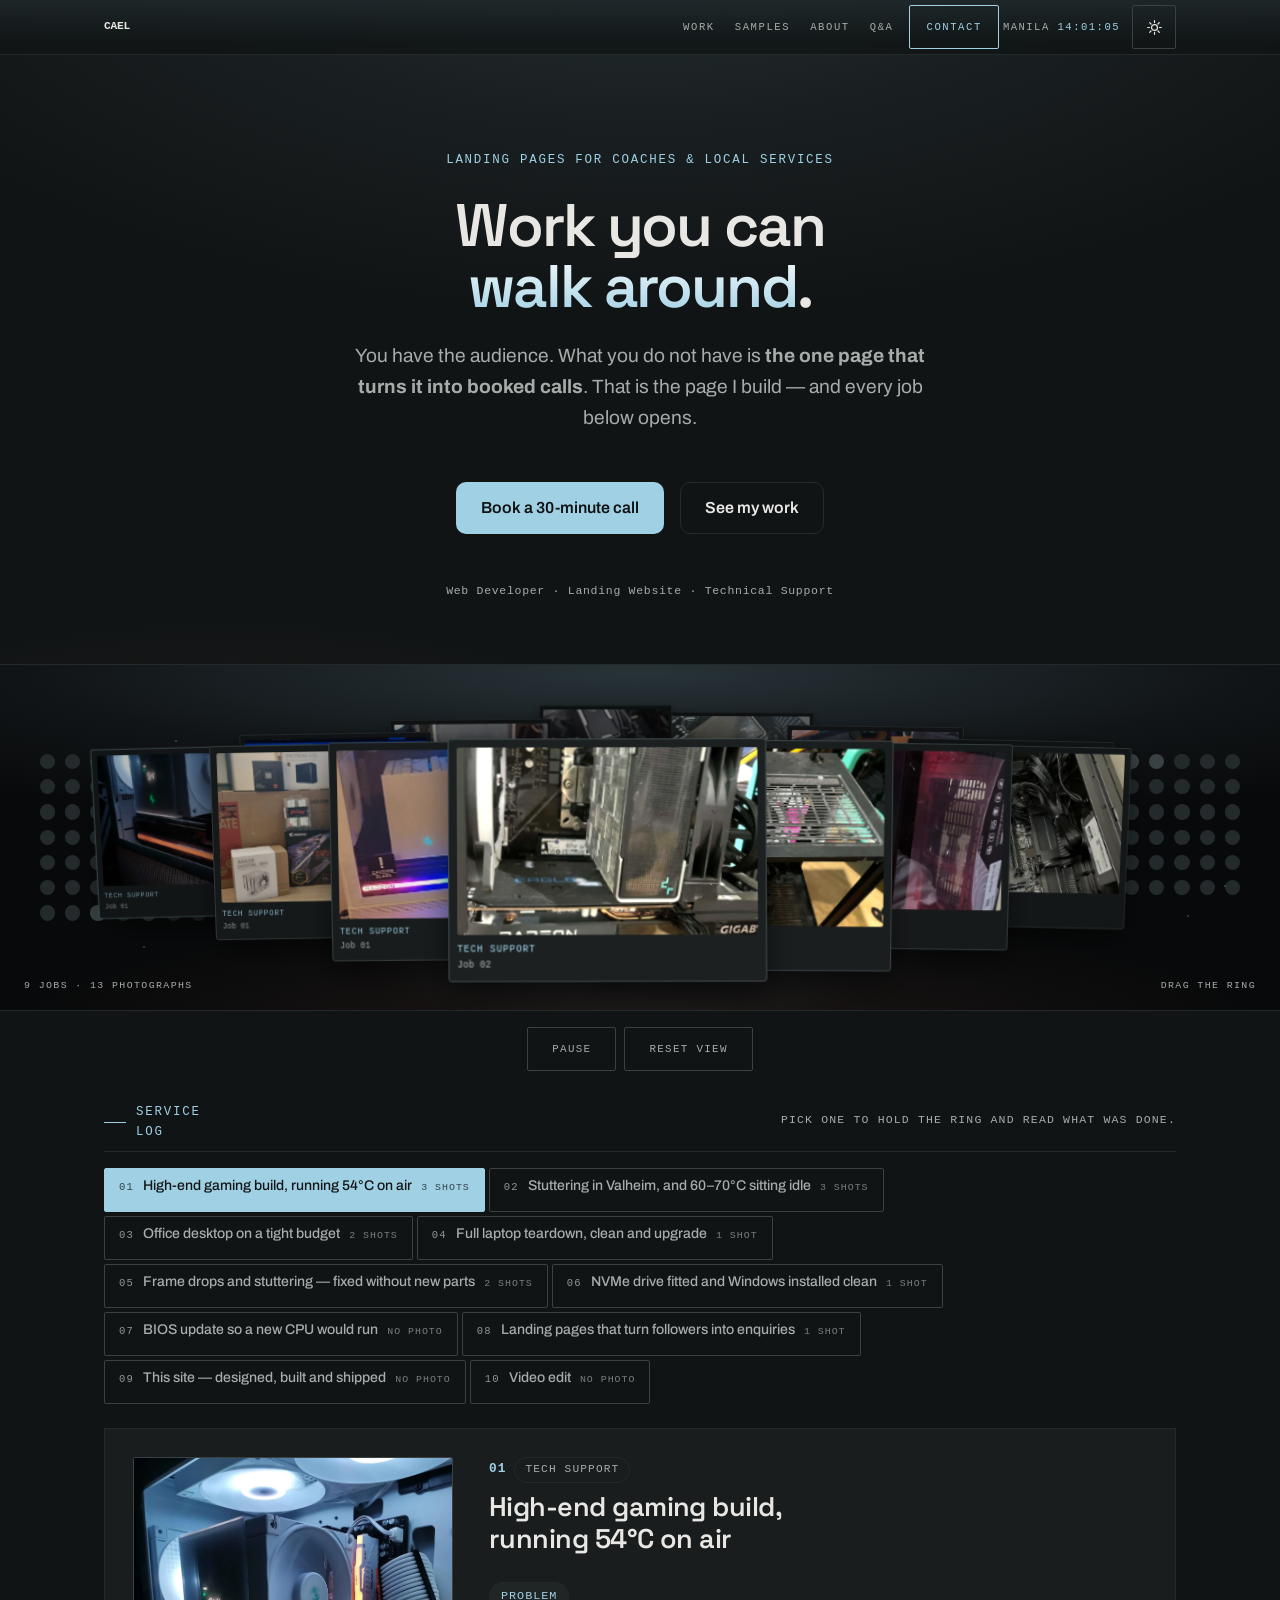
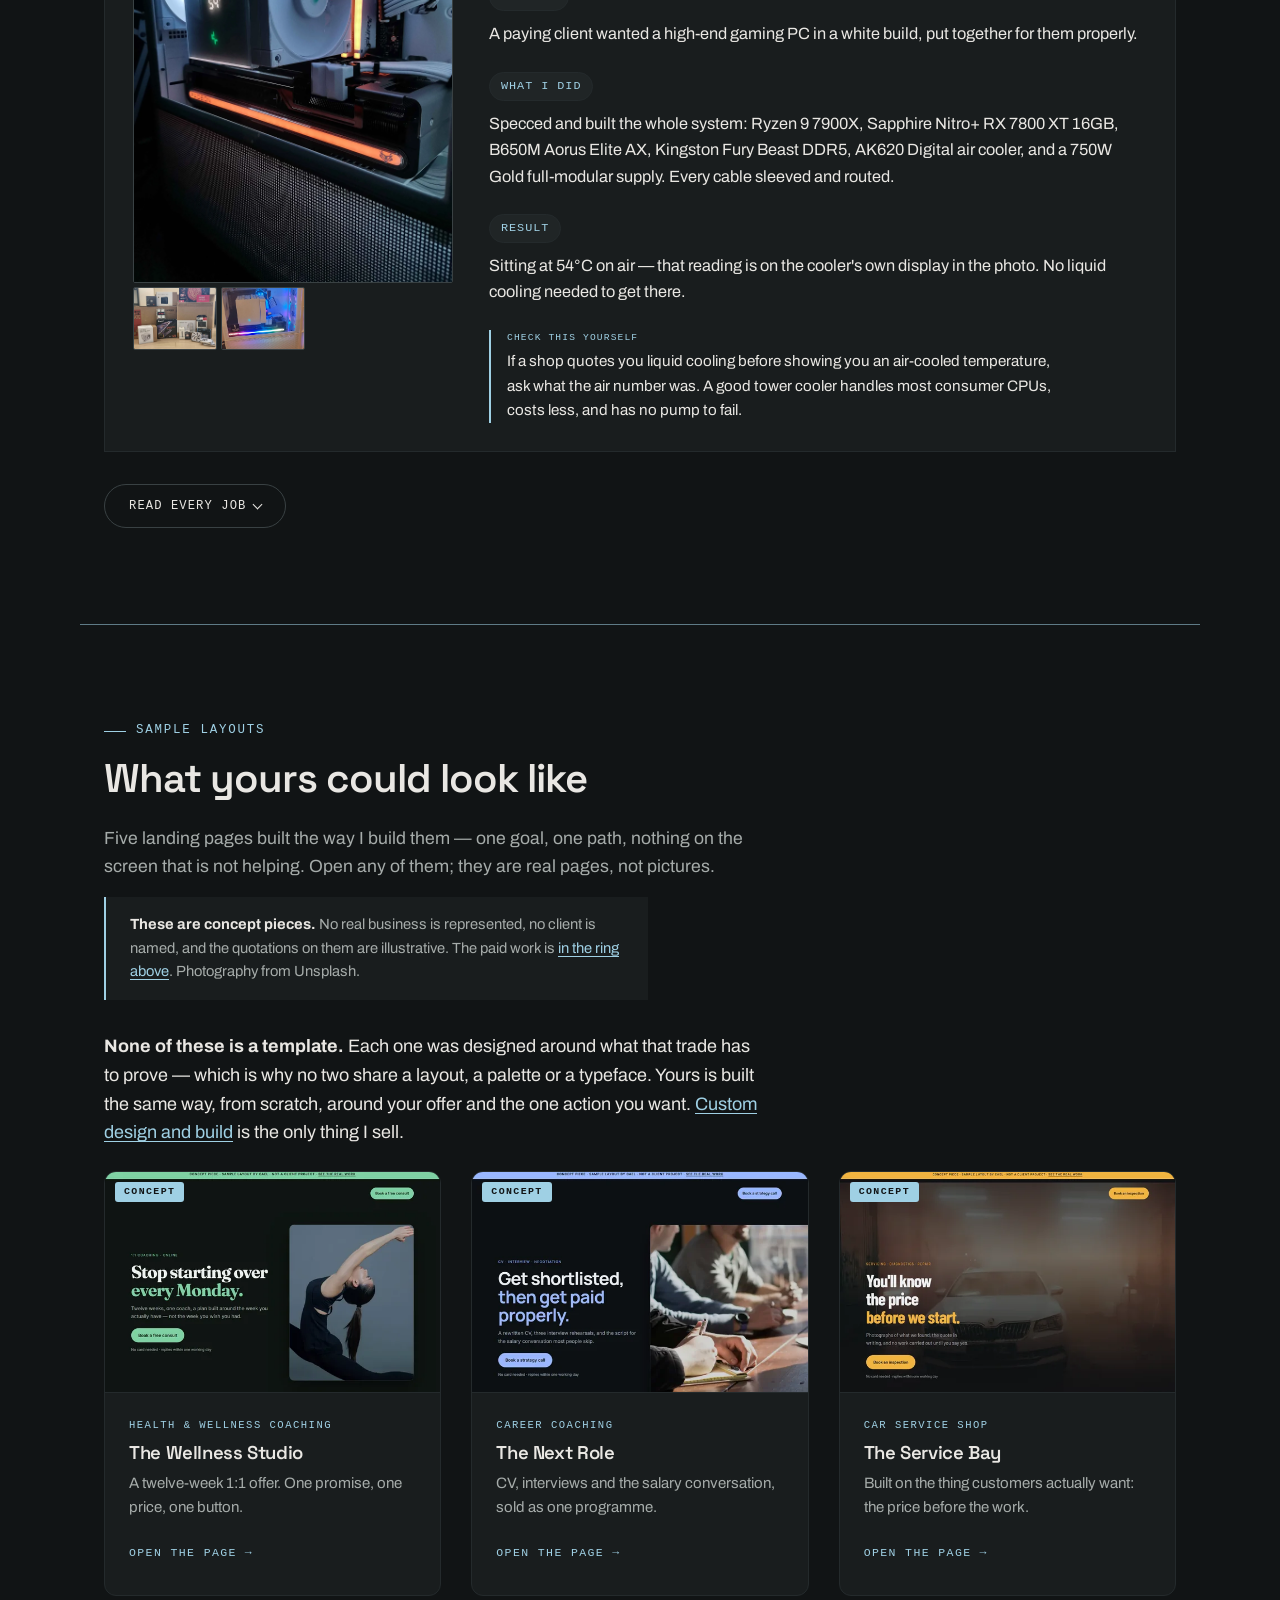
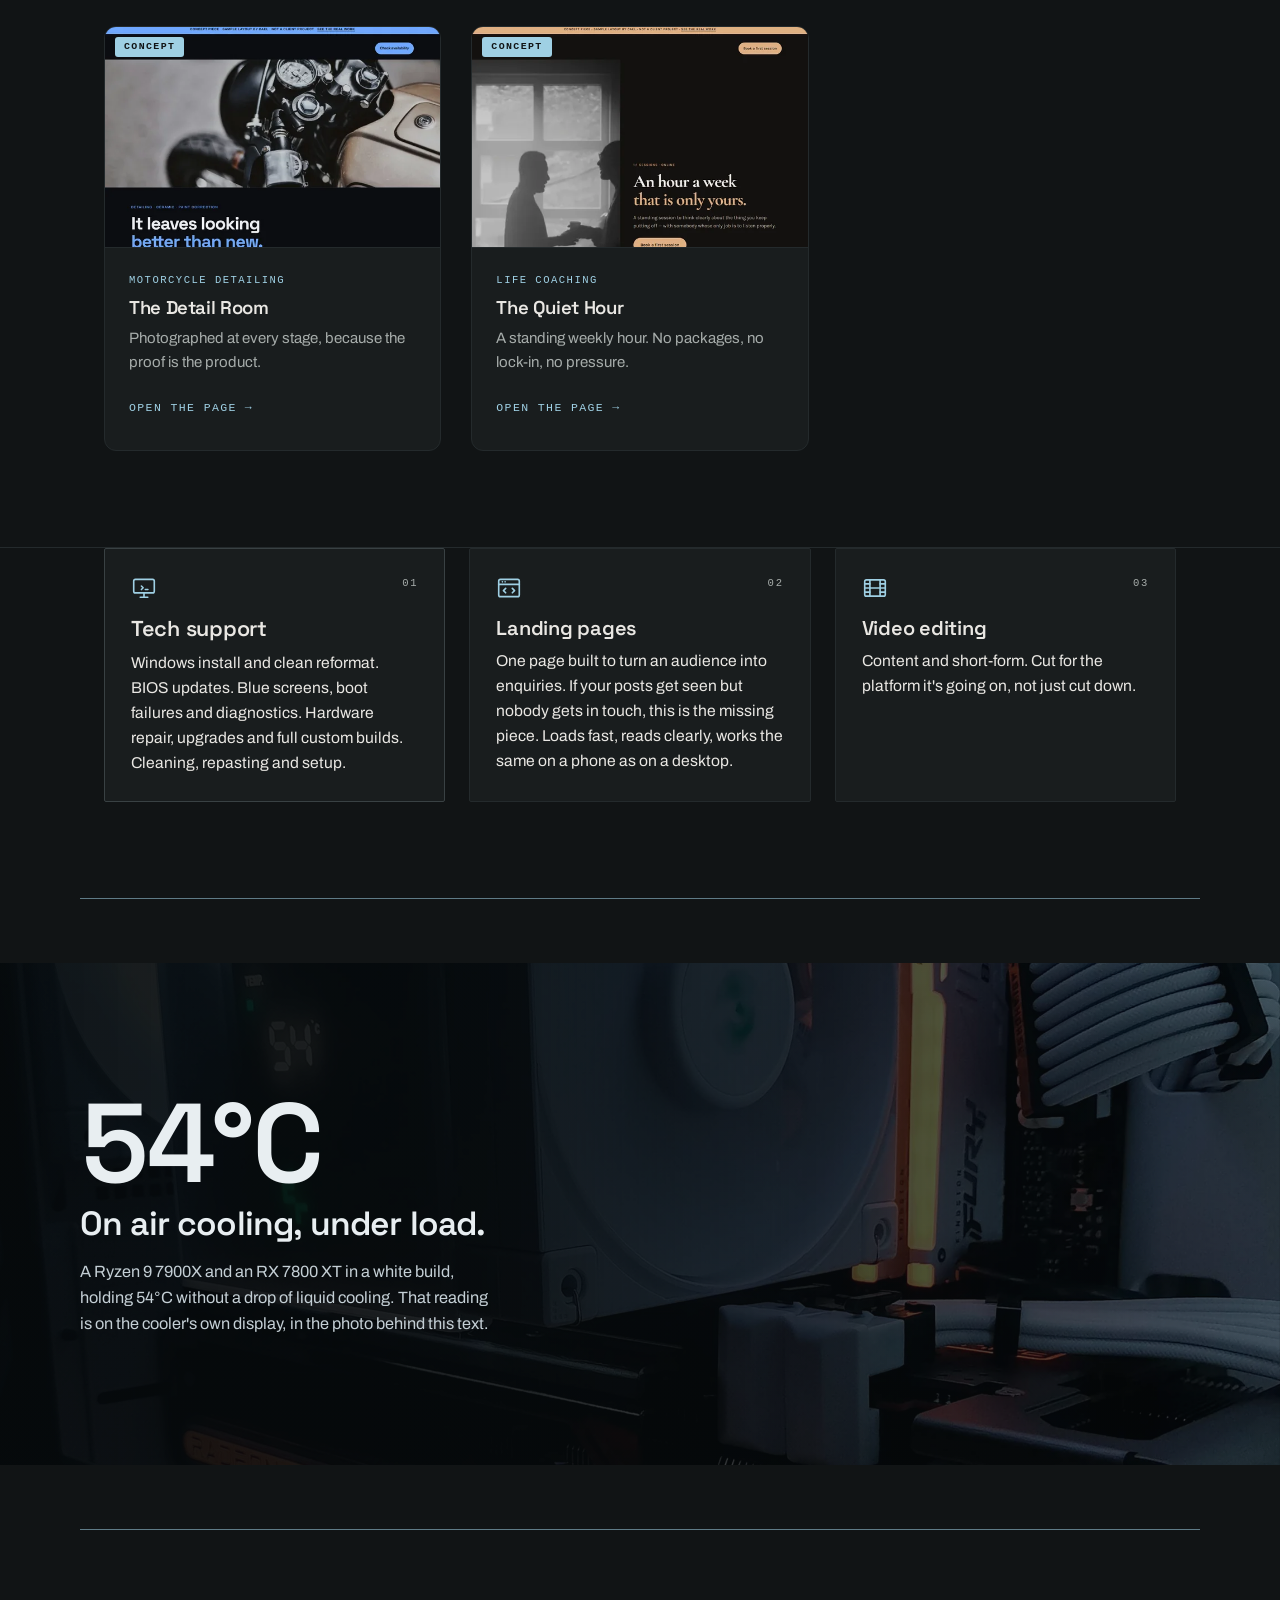
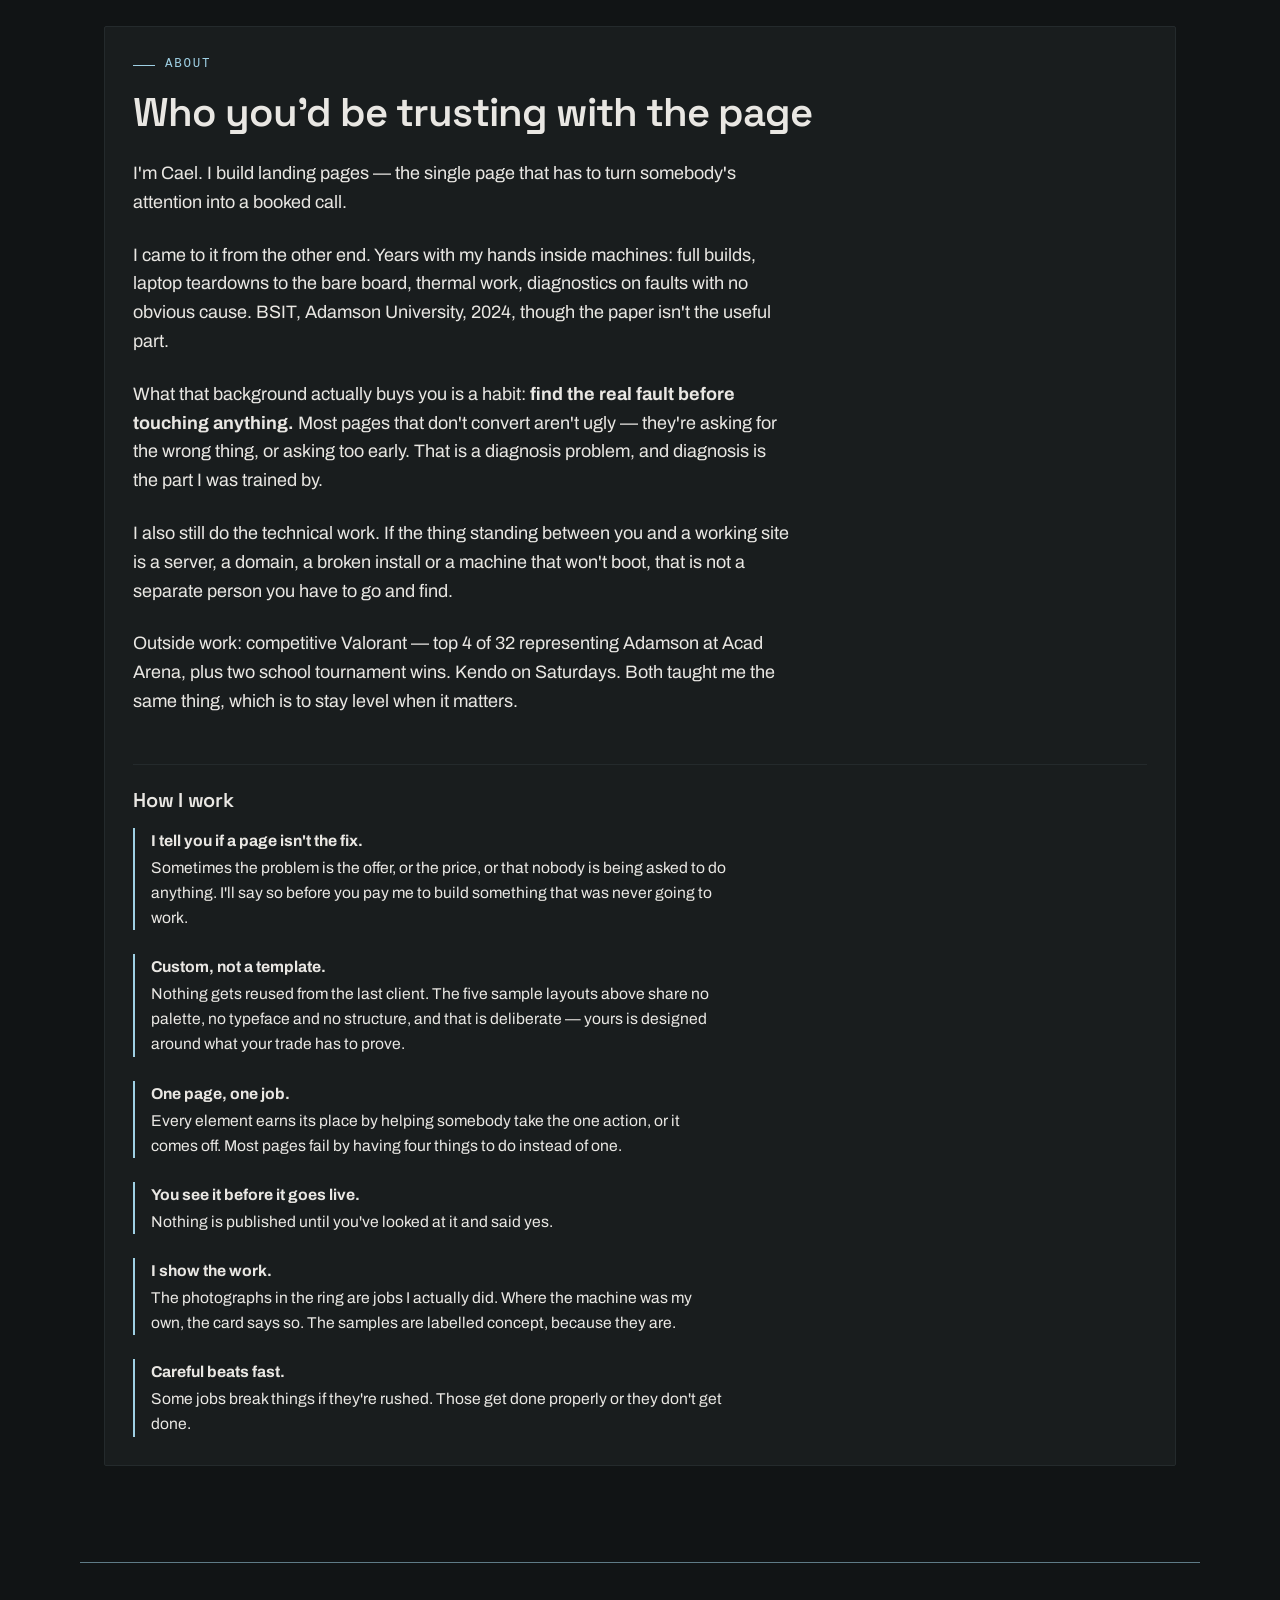
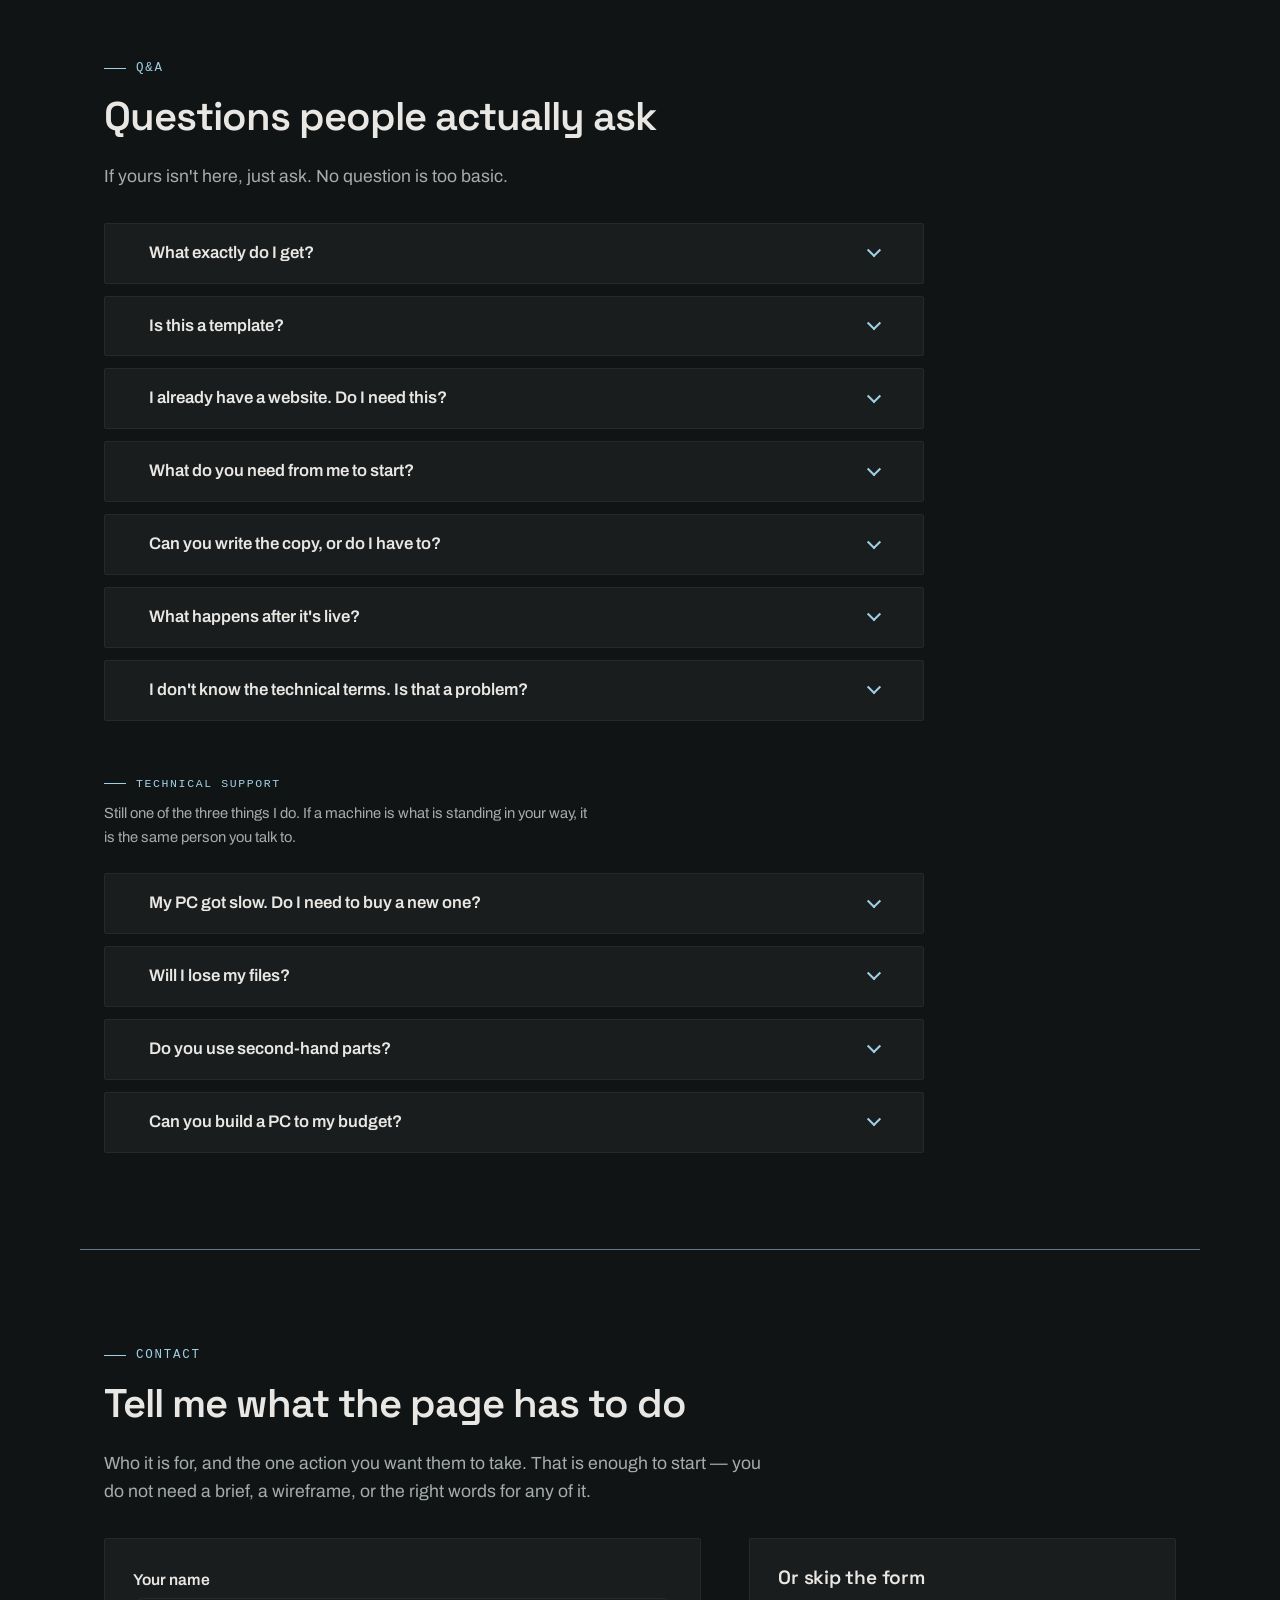
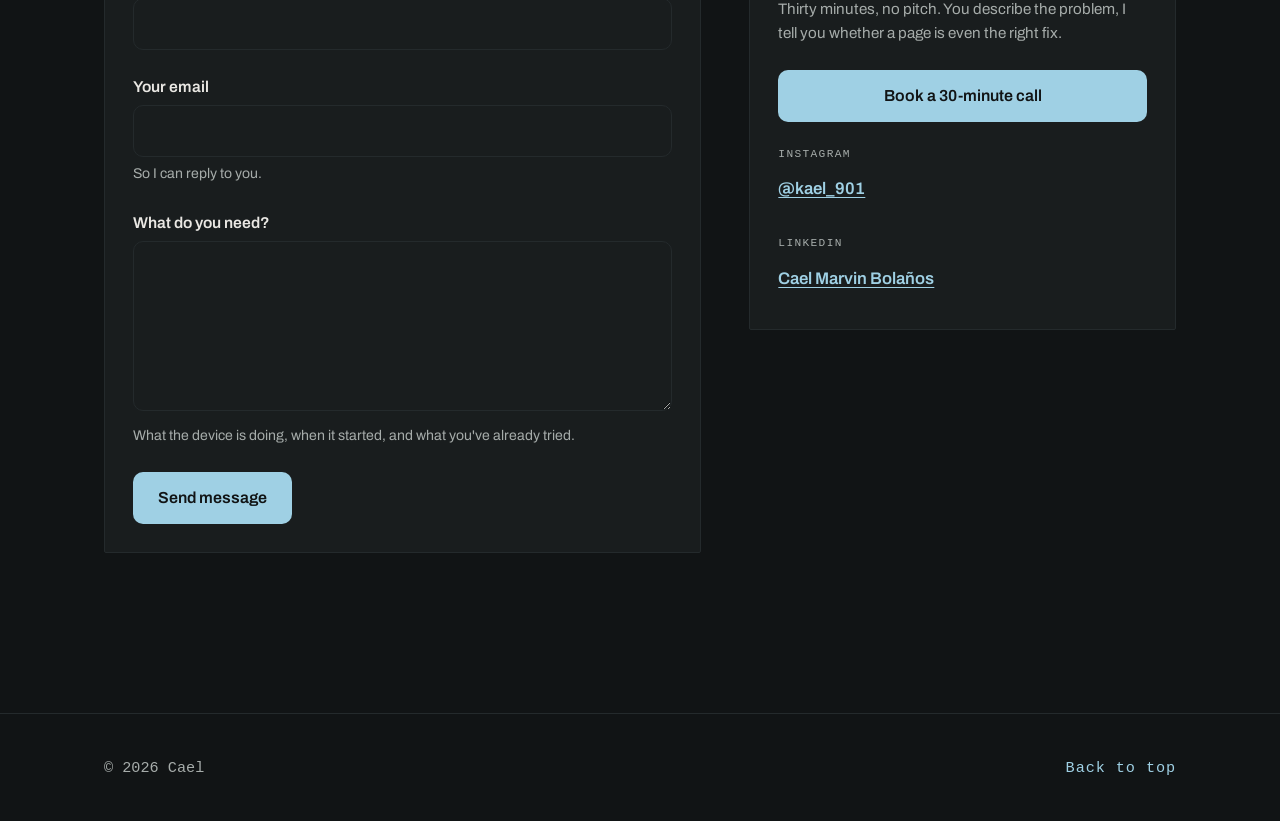
==== commit a73c6eb6: "Rewrite About, How I work and Q&A for the buyer; photograph the samples ABOUT was still "who you'd b" ====
--- a/index.html
+++ b/index.html
@@ -49,7 +49,7 @@
 <link rel="preconnect" href="https://fonts.googleapis.com">
 <link rel="preconnect" href="https://fonts.gstatic.com" crossorigin>
 <link rel="stylesheet" href="https://fonts.googleapis.com/css2?family=Archivo:wght@400;500;600;700&family=Space+Grotesk:wght@400;500;600;700&display=swap">
-<link rel="stylesheet" href="css/styles.css?v=58">
+<link rel="stylesheet" href="css/styles.css?v=60">
 </head>
 <body>
 
@@ -226,7 +226,15 @@
       <p class="samples-note">
         <strong>These are concept pieces.</strong> No real business is represented, no client
         is named, and the quotations on them are illustrative. The paid work is
-        <a href="#work">in the ring above</a>.
+        <a href="#work">in the ring above</a>. Photography from Unsplash.
+      </p>
+
+      <p class="samples-custom">
+        <strong>None of these is a template.</strong> Each one was designed around what that
+        trade has to prove &mdash; which is why no two share a layout, a palette or a
+        typeface. Yours is built the same way, from scratch, around your offer and the one
+        action you want. <a href="#contact">Custom design and build</a> is the only thing
+        I sell.
       </p>
 
       <ul class="sample-grid">
@@ -239,7 +247,7 @@
               <img src="assets/img/sample-wellness-600.jpg"
                    srcset="assets/img/sample-wellness-600.jpg 600w, assets/img/sample-wellness.jpg 1200w"
                    sizes="(max-width: 700px) 92vw, (max-width: 1100px) 46vw, 30vw"
-                   loading="lazy" decoding="async" width="1200" height="866"
+                   loading="lazy" decoding="async" width="1200" height="786"
                    alt="Concept landing page for health and wellness coaching — hero, offer, pricing and one signup path.">
             </picture>
             <span class="sample-tag">Concept</span>
@@ -262,7 +270,7 @@
               <img src="assets/img/sample-career-coach-600.jpg"
                    srcset="assets/img/sample-career-coach-600.jpg 600w, assets/img/sample-career-coach.jpg 1200w"
                    sizes="(max-width: 700px) 92vw, (max-width: 1100px) 46vw, 30vw"
-                   loading="lazy" decoding="async" width="1200" height="866"
+                   loading="lazy" decoding="async" width="1200" height="786"
                    alt="Concept landing page for career coaching — hero, offer, pricing and one signup path.">
             </picture>
             <span class="sample-tag">Concept</span>
@@ -285,7 +293,7 @@
               <img src="assets/img/sample-auto-service-600.jpg"
                    srcset="assets/img/sample-auto-service-600.jpg 600w, assets/img/sample-auto-service.jpg 1200w"
                    sizes="(max-width: 700px) 92vw, (max-width: 1100px) 46vw, 30vw"
-                   loading="lazy" decoding="async" width="1200" height="866"
+                   loading="lazy" decoding="async" width="1200" height="786"
                    alt="Concept landing page for car service shop — hero, offer, pricing and one signup path.">
             </picture>
             <span class="sample-tag">Concept</span>
@@ -308,7 +316,7 @@
               <img src="assets/img/sample-moto-detailing-600.jpg"
                    srcset="assets/img/sample-moto-detailing-600.jpg 600w, assets/img/sample-moto-detailing.jpg 1200w"
                    sizes="(max-width: 700px) 92vw, (max-width: 1100px) 46vw, 30vw"
-                   loading="lazy" decoding="async" width="1200" height="866"
+                   loading="lazy" decoding="async" width="1200" height="786"
                    alt="Concept landing page for motorcycle detailing — hero, offer, pricing and one signup path.">
             </picture>
             <span class="sample-tag">Concept</span>
@@ -331,7 +339,7 @@
               <img src="assets/img/sample-life-coach-600.jpg"
                    srcset="assets/img/sample-life-coach-600.jpg 600w, assets/img/sample-life-coach.jpg 1200w"
                    sizes="(max-width: 700px) 92vw, (max-width: 1100px) 46vw, 30vw"
-                   loading="lazy" decoding="async" width="1200" height="866"
+                   loading="lazy" decoding="async" width="1200" height="786"
                    alt="Concept landing page for life coaching — hero, offer, pricing and one signup path.">
             </picture>
             <span class="sample-tag">Concept</span>
@@ -436,48 +444,67 @@
       <div class="about-grid" id="about-grid">
         <div class="about-text reveal">
           <p class="eyebrow">About</p>
-          <h2>Who you'd be handing your machine to</h2>
+          <h2>Who you'd be trusting with the page</h2>
 
           <p>
-            I'm Cael. I fix computers and build the things that run on them.
+            I'm Cael. I build landing pages &mdash; the single page that has to turn
+            somebody's attention into a booked call.
           </p>
           <p>
-            BSIT, Adamson University, 2024 — but the paper isn't the useful part.
-            The useful part is that I've had my hands inside machines for years.
-            Full desktop builds, laptop teardowns down to the bare board, thermal work,
-            cable management, and diagnostics on the problems that don't have an obvious cause.
+            I came to it from the other end. Years with my hands inside machines:
+            full builds, laptop teardowns to the bare board, thermal work, diagnostics
+            on faults with no obvious cause. BSIT, Adamson University, 2024, though
+            the paper isn't the useful part.
           </p>
           <p>
-            I don't get stuck on tech. When something breaks in a way I haven't seen before,
-            I work it out.
+            What that background actually buys you is a habit: <strong>find the real
+            fault before touching anything.</strong> Most pages that don't convert
+            aren't ugly &mdash; they're asking for the wrong thing, or asking too early.
+            That is a diagnosis problem, and diagnosis is the part I was trained by.
           </p>
           <p>
-            Outside the bench: competitive Valorant — top 4 of 32 representing Adamson at
-            Acad Arena, plus two school tournament wins. Kendo on Saturdays. Both taught me
-            the same thing, which is to stay level when it matters.
+            I also still do the technical work. If the thing standing between you and
+            a working site is a server, a domain, a broken install or a machine that
+            won't boot, that is not a separate person you have to go and find.
+          </p>
+          <p>
+            Outside work: competitive Valorant &mdash; top 4 of 32 representing Adamson at
+            Acad Arena, plus two school tournament wins. Kendo on Saturdays. Both taught
+            me the same thing, which is to stay level when it matters.
           </p>
 
           <h3 class="principles-heading">How I work</h3>
           <ul class="principles">
             <li>
-              <strong>I tell you what's actually wrong.</strong>
-              If it's dust and old thermal paste, I'll say it's dust and old thermal paste.
-              I'm not going to invent a part you need to buy.
+              <strong>I tell you if a page isn't the fix.</strong>
+              Sometimes the problem is the offer, or the price, or that nobody is being
+              asked to do anything. I'll say so before you pay me to build something
+              that was never going to work.
             </li>
             <li>
-              <strong>You'll know what's going into your machine.</strong>
-              If second-hand parts are what brings it inside your budget, I'll tell you
-              which ones are used and which are new — before you pay, not after.
+              <strong>Custom, not a template.</strong>
+              Nothing gets reused from the last client. The five sample layouts above
+              share no palette, no typeface and no structure, and that is deliberate
+              &mdash; yours is designed around what your trade has to prove.
+            </li>
+            <li>
+              <strong>One page, one job.</strong>
+              Every element earns its place by helping somebody take the one action, or
+              it comes off. Most pages fail by having four things to do instead of one.
+            </li>
+            <li>
+              <strong>You see it before it goes live.</strong>
+              Nothing is published until you've looked at it and said yes.
             </li>
             <li>
               <strong>I show the work.</strong>
-              The photos on this page are jobs I actually did. Where the machine was my
-              own, the card says so.
+              The photographs in the ring are jobs I actually did. Where the machine was
+              my own, the card says so. The samples are labelled concept, because they are.
             </li>
             <li>
               <strong>Careful beats fast.</strong>
-              Some jobs brick your hardware if they're rushed. Those ones get done properly
-              or they don't get done.
+              Some jobs break things if they're rushed. Those get done properly or they
+              don't get done.
             </li>
           </ul>
         </div>
@@ -499,6 +526,89 @@
 
       <div class="faq">
         <details class="qa">
+          <summary>What exactly do I get?</summary>
+          <div class="qa-body">
+            <p>
+              One page, designed and built from scratch for your offer: the headline,
+              the proof, the pricing and one clear action. Written, designed, built and
+              put online &mdash; not a theme you then have to fill in yourself.
+            </p>
+          </div>
+        </details>
+
+        <details class="qa">
+          <summary>Is this a template?</summary>
+          <div class="qa-body">
+            <p>
+              No. The five sample layouts above share no palette, no typeface and no
+              structure, and that is on purpose &mdash; each was designed around what
+              that trade has to prove. Yours is designed the same way. <strong>Custom
+              design and build is the only thing I sell.</strong>
+            </p>
+          </div>
+        </details>
+
+        <details class="qa">
+          <summary>I already have a website. Do I need this?</summary>
+          <div class="qa-body">
+            <p>
+              Maybe not. A website tells people who you are; a landing page asks them to
+              do one thing. If your site is already turning visitors into enquiries,
+              keep it. If people land, read, and leave &mdash; that is the gap this fills.
+            </p>
+          </div>
+        </details>
+
+        <details class="qa">
+          <summary>What do you need from me to start?</summary>
+          <div class="qa-body">
+            <p>
+              Who it is for, and the one action you want them to take. That is genuinely
+              enough to begin. You do not need a brief, a wireframe, finished copy, or
+              the right words for any of it &mdash; working that out is the job.
+            </p>
+          </div>
+        </details>
+
+        <details class="qa">
+          <summary>Can you write the copy, or do I have to?</summary>
+          <div class="qa-body">
+            <p>
+              I write it. You tell me what you do and who for, in your own words, and I
+              turn that into the page. You read it before anything goes live, and it
+              changes until it sounds like you.
+            </p>
+          </div>
+        </details>
+
+        <details class="qa">
+          <summary>What happens after it's live?</summary>
+          <div class="qa-body">
+            <p>
+              You own it &mdash; the files, the domain, the account. Nothing is locked to
+              me. If you want changes later, ask; if you want somebody else to take it
+              over, everything hands across cleanly.
+            </p>
+          </div>
+        </details>
+
+        <details class="qa">
+          <summary>I don't know the technical terms. Is that a problem?</summary>
+          <div class="qa-body">
+            <p>
+              No. Describe it however it makes sense to you. Working out what that means
+              technically is my job, not yours.
+            </p>
+          </div>
+        </details>
+
+        <h3 class="qa-subhead">Technical support</h3>
+        <p class="qa-subnote">
+          Still one of the three things I do. If a machine is what is standing in your
+          way, it is the same person you talk to.
+        </p>
+
+        <details class="qa">
           <summary>My PC got slow. Do I need to buy a new one?</summary>
           <div class="qa-body">
             <p>
@@ -551,17 +661,6 @@
               Yes. Tell me what you'll use it for and what you can spend, and I'll spec
               the parts, source them and build it. That covers everything from an office
               desktop to a high-end gaming rig — both are on this page.
-            </p>
-          </div>
-        </details>
-
-        <details class="qa">
-          <summary>I don't know the technical terms. Is that a problem?</summary>
-          <div class="qa-body">
-            <p>
-              No. Describe it however it makes sense to you — "it's making a noise",
-              "it turns off by itself", "it's slow now". Working out what that means
-              technically is my job, not yours.
             </p>
           </div>
         </details>
@@ -710,6 +809,6 @@
   <p class="lightbox-hint" id="lightbox-hint">Drag to move the photo when it's zoomed in. Press Escape to close.</p>
 </dialog>
 
-<script src="js/main.js?v=58" defer></script>
+<script src="js/main.js?v=60" defer></script>
 </body>
 </html>
--- a/css/styles.css
+++ b/css/styles.css
@@ -2511,3 +2511,32 @@
   justify-content: center;
   margin-bottom: var(--space-md);
 }
+
+
+/* The Q&A splits in two: the page questions, then the technical-support ones
+   under their own head. The rule is the same mark every section label carries,
+   so the break reads as structure rather than as a stray heading. */
+.qa-subhead {
+  display: flex;
+  align-items: center;
+  gap: 10px;
+  margin: var(--space-xl) 0 var(--space-2xs);
+  font-family: var(--font-mono);
+  font-size: 0.72rem;
+  letter-spacing: 0.14em;
+  text-transform: uppercase;
+  color: var(--accent);
+  font-weight: 500;
+}
+.qa-subhead::before {
+  content: "";
+  flex: 0 0 22px;
+  height: 1px;
+  background: var(--accent);
+}
+.qa-subnote {
+  margin: 0 0 var(--space-sm);
+  color: var(--text-muted);
+  font-size: 0.92rem;
+  max-width: 62ch;
+}
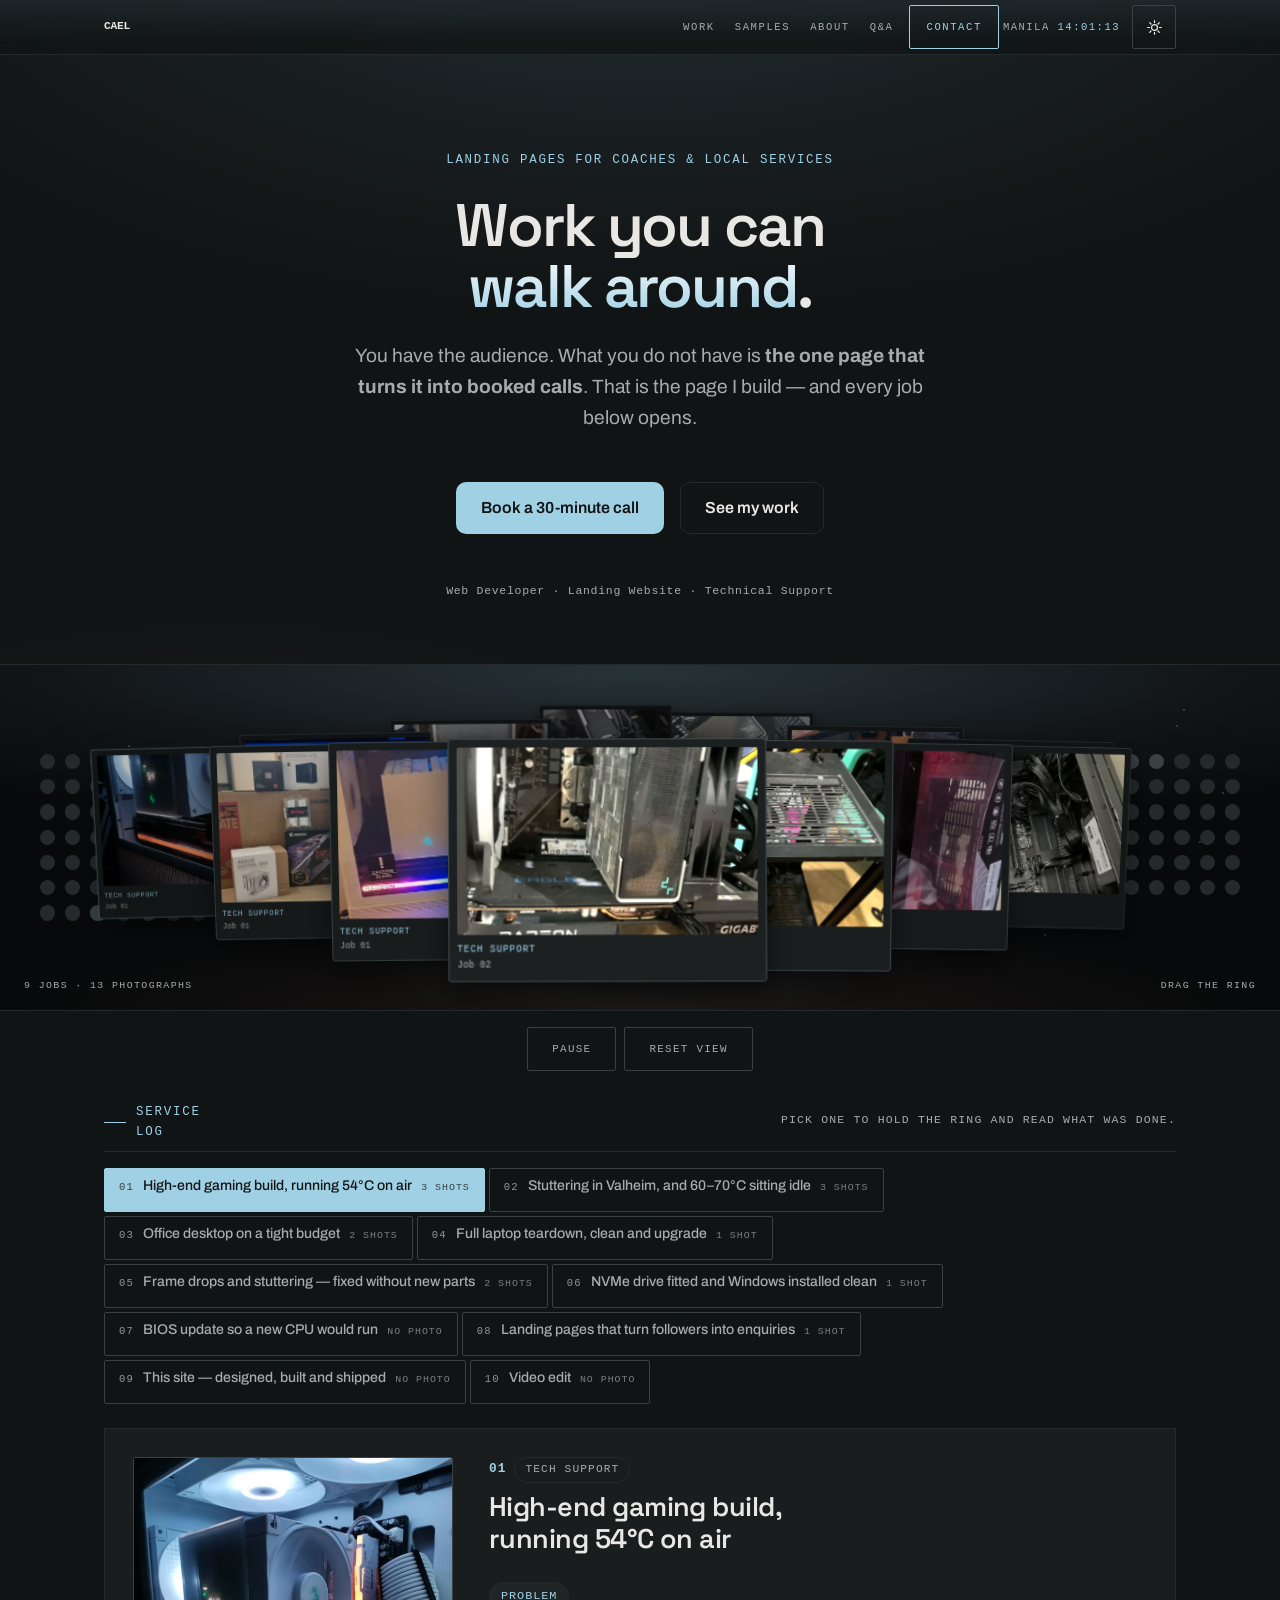
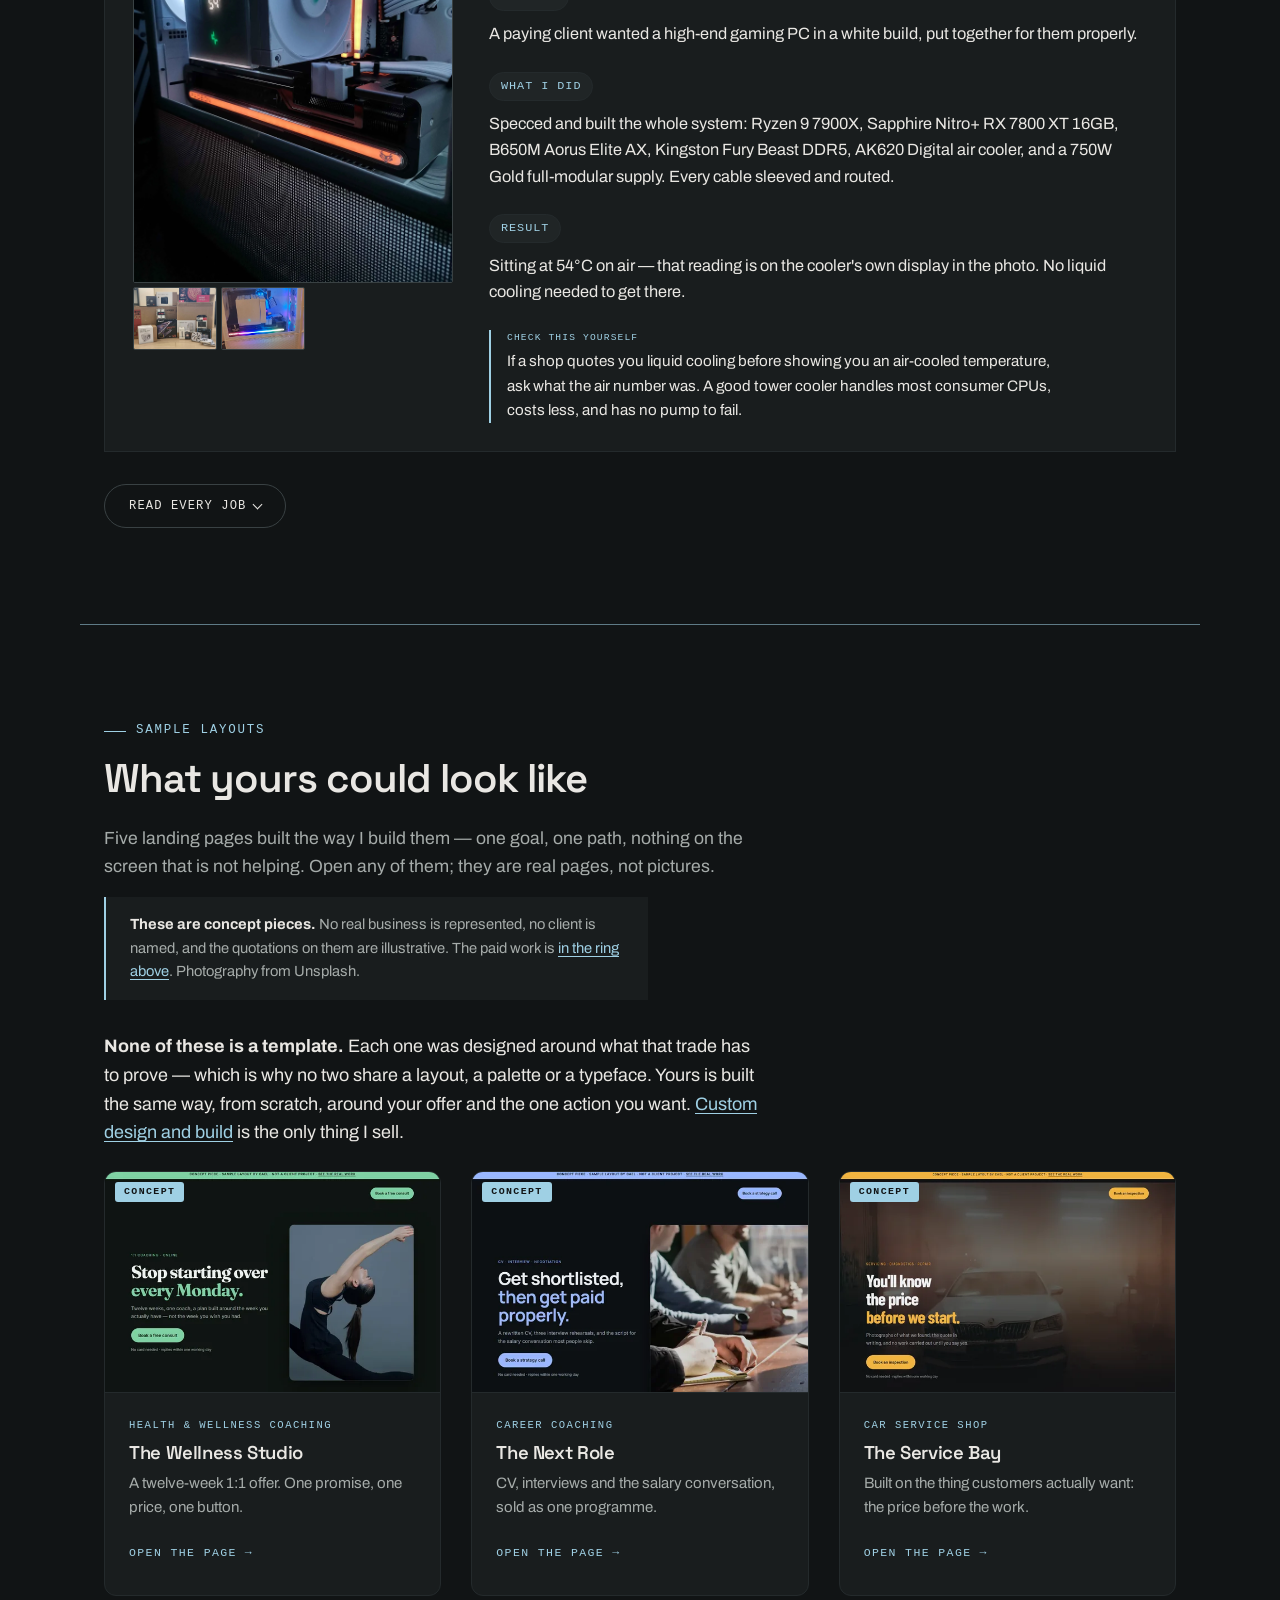
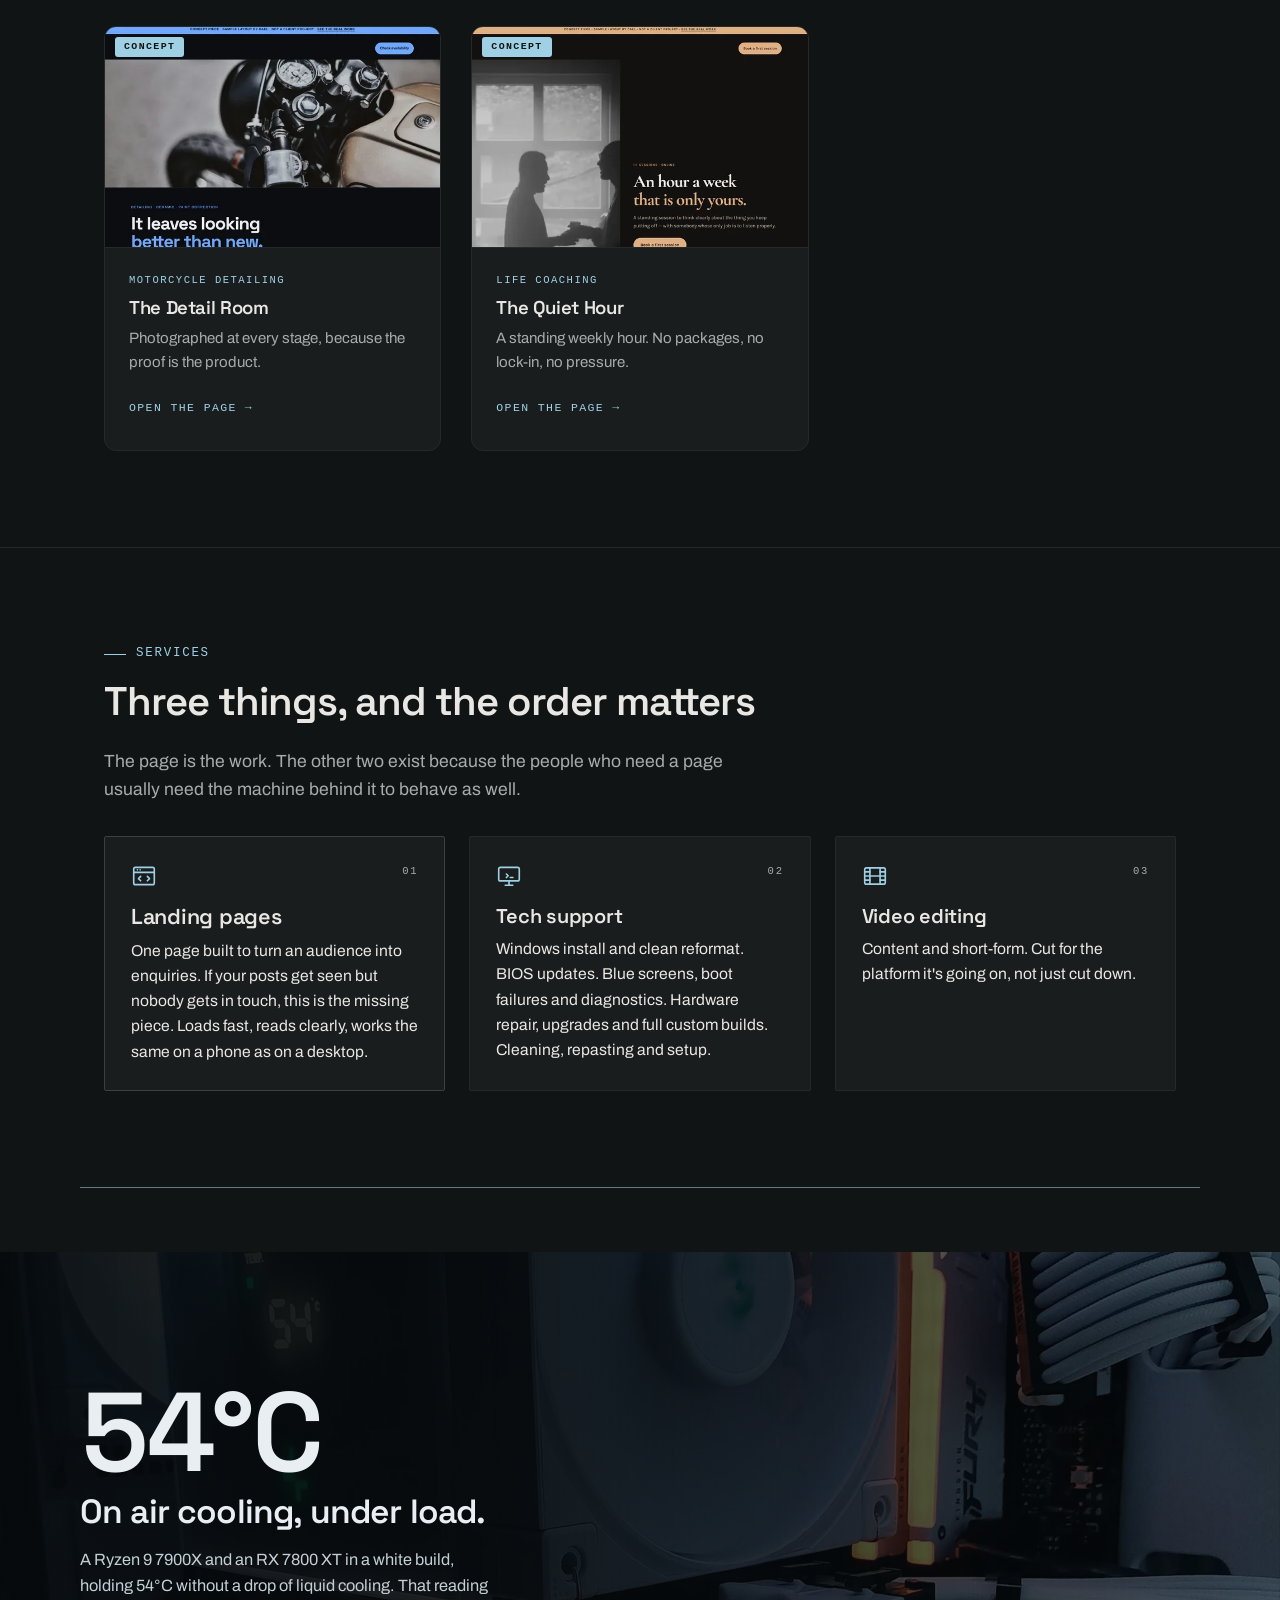
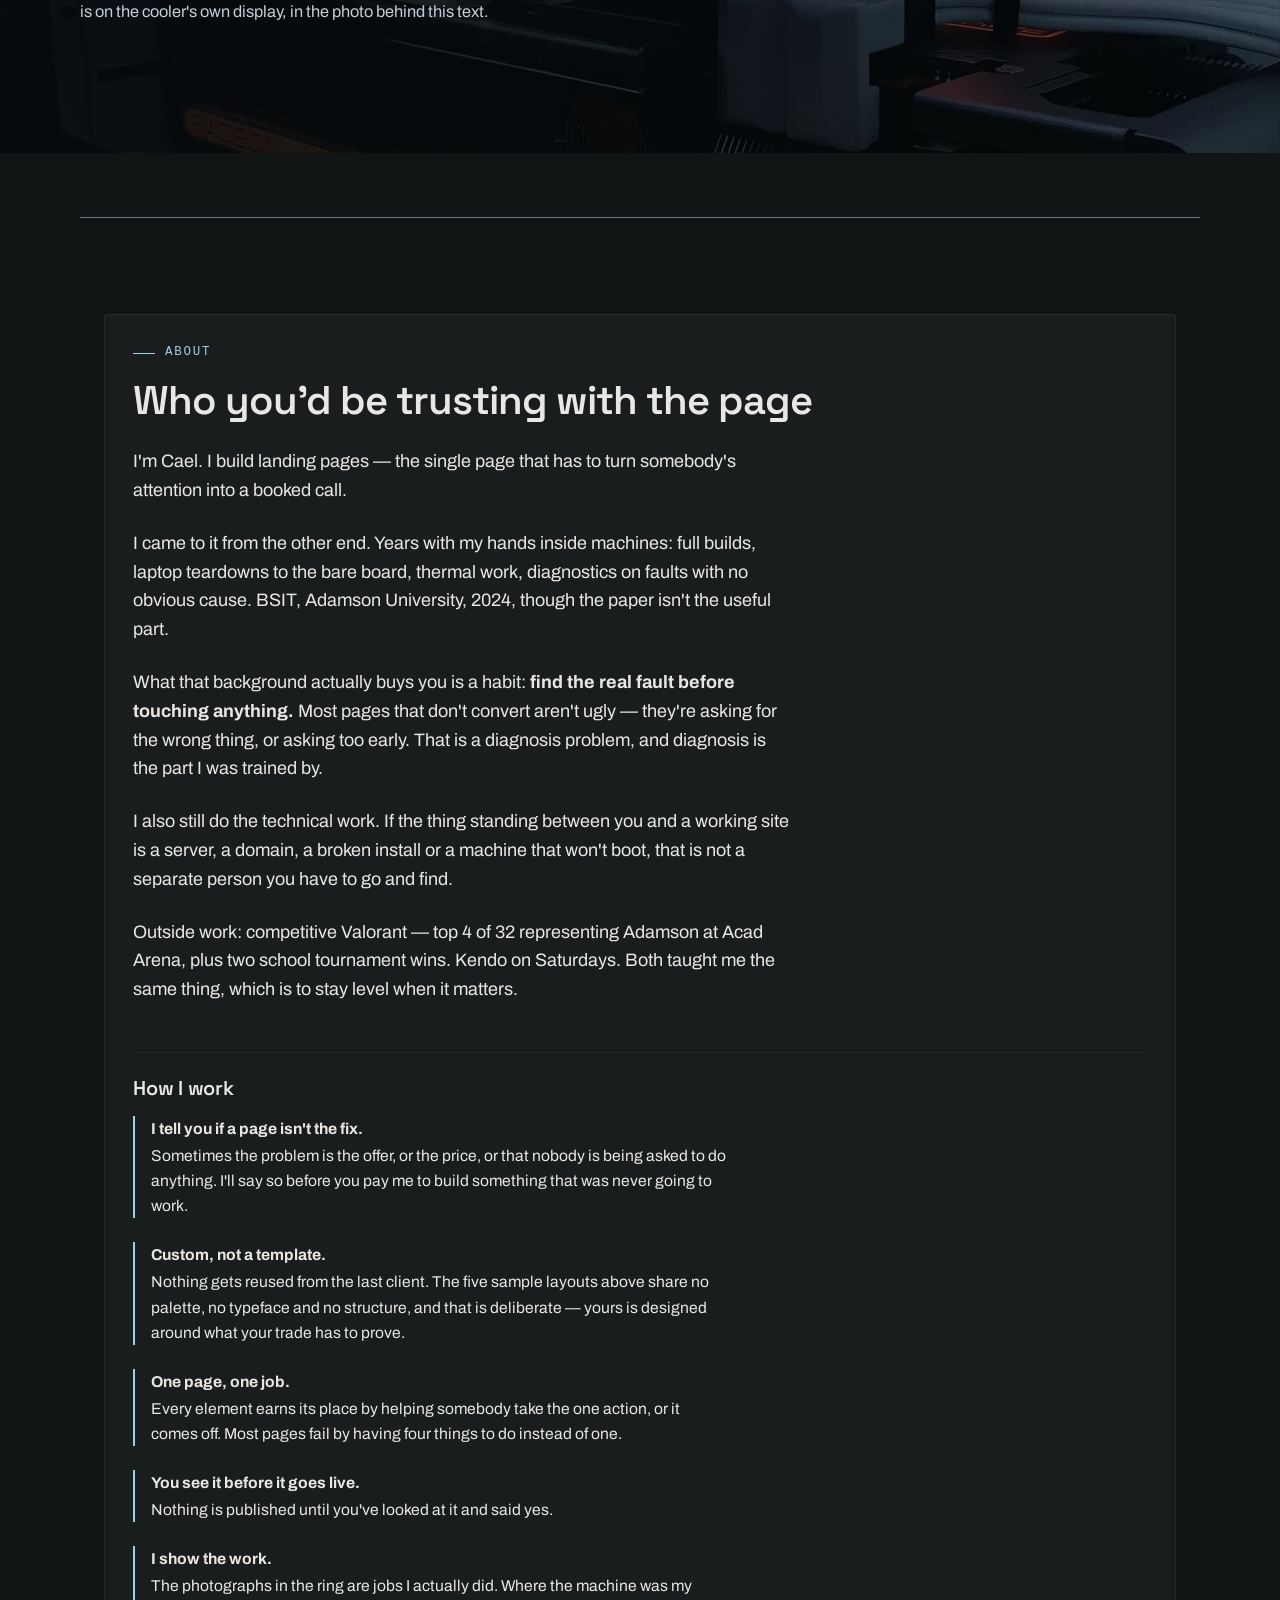
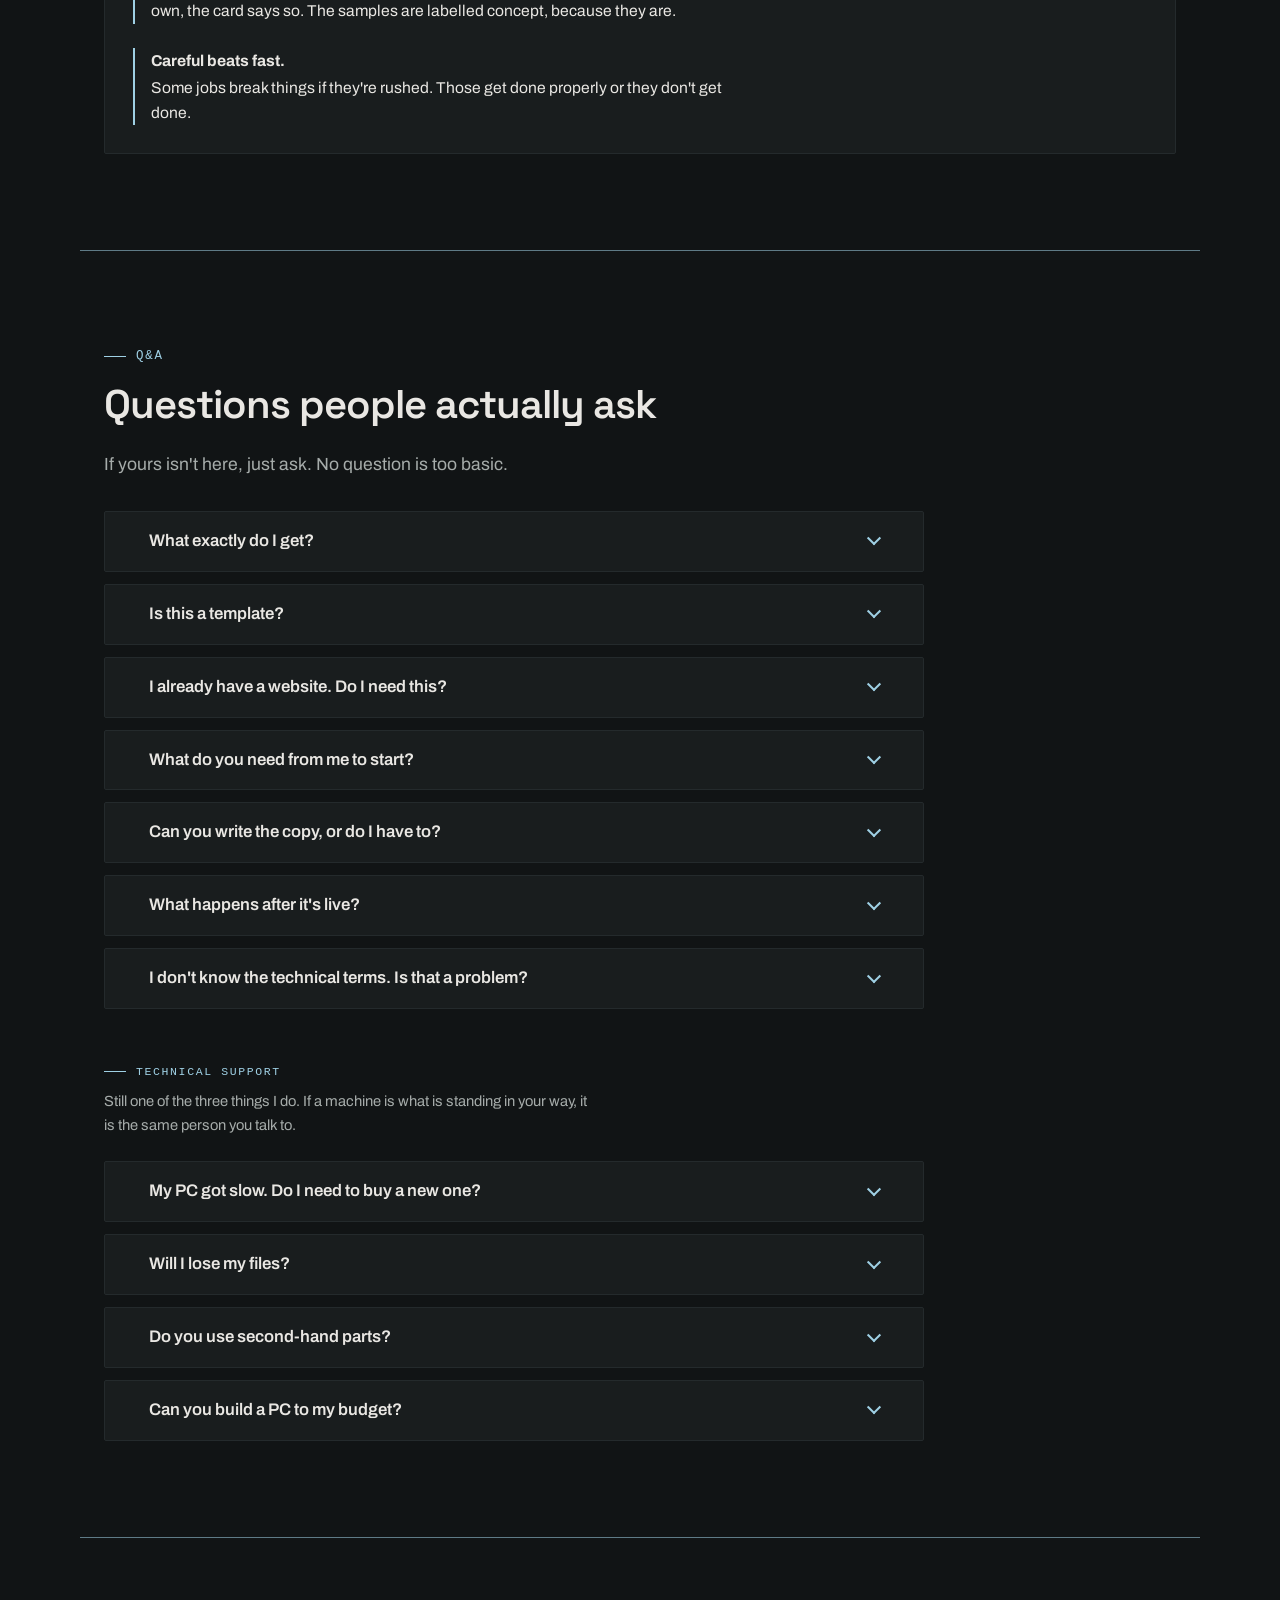
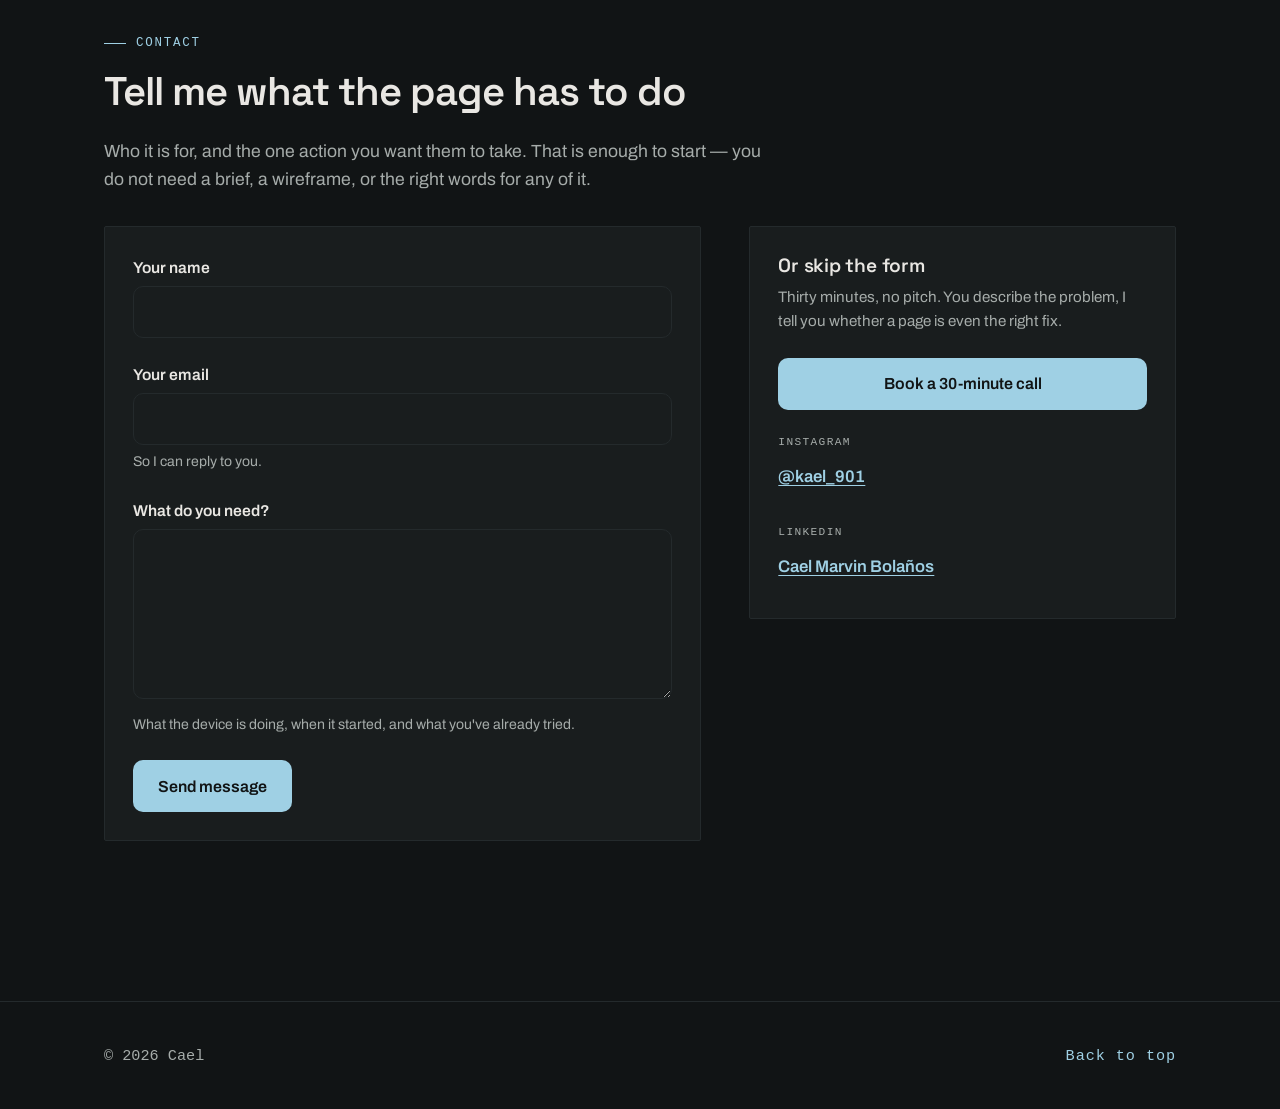
==== commit e54b1f8a: "Fix the dead band above the services cards Measured at 1920: the samples section ended with 96px of " ====
--- a/index.html
+++ b/index.html
@@ -49,7 +49,7 @@
 <link rel="preconnect" href="https://fonts.googleapis.com">
 <link rel="preconnect" href="https://fonts.gstatic.com" crossorigin>
 <link rel="stylesheet" href="https://fonts.googleapis.com/css2?family=Archivo:wght@400;500;600;700&family=Space+Grotesk:wght@400;500;600;700&display=swap">
-<link rel="stylesheet" href="css/styles.css?v=60">
+<link rel="stylesheet" href="css/styles.css?v=62">
 </head>
 <body>
 
@@ -359,26 +359,15 @@
 
   <section class="services" aria-labelledby="services-heading">
     <div class="wrap">
-      <h2 class="visually-hidden" id="services-heading">What I do</h2>
+      <p class="eyebrow">Services</p>
+      <h2 id="services-heading">Three things, and the order matters</h2>
+      <p class="lede section-lede">
+        The page is the work. The other two exist because the people who need a page
+        usually need the machine behind it to behave as well.
+      </p>
 
       <ul class="service-list">
         <li class="service reveal" data-n="01">
-          <span class="service-icon" aria-hidden="true">
-            <svg viewBox="0 0 24 24" focusable="false">
-              <rect x="2.5" y="4" width="19" height="12.5" rx="1.6"/>
-              <path d="M8.5 20.5h7M12 16.5v4"/>
-              <path d="M9.6 10.2l1.6 1.6-1.6 1.6M13.2 13.4h2.4"/>
-            </svg>
-          </span>
-          <h3>Tech support</h3>
-          <p>
-            Windows install and clean reformat. BIOS updates. Blue screens, boot failures
-            and diagnostics. Hardware repair, upgrades and full custom builds. Cleaning,
-            repasting and setup.
-          </p>
-        </li>
-
-        <li class="service reveal" data-n="02">
           <span class="service-icon" aria-hidden="true">
             <svg viewBox="0 0 24 24" focusable="false">
               <rect x="2.5" y="4" width="19" height="16" rx="1.6"/>
@@ -395,7 +384,21 @@
             works the same on a phone as on a desktop.
           </p>
         </li>
-
+        <li class="service reveal" data-n="02">
+          <span class="service-icon" aria-hidden="true">
+            <svg viewBox="0 0 24 24" focusable="false">
+              <rect x="2.5" y="4" width="19" height="12.5" rx="1.6"/>
+              <path d="M8.5 20.5h7M12 16.5v4"/>
+              <path d="M9.6 10.2l1.6 1.6-1.6 1.6M13.2 13.4h2.4"/>
+            </svg>
+          </span>
+          <h3>Tech support</h3>
+          <p>
+            Windows install and clean reformat. BIOS updates. Blue screens, boot failures
+            and diagnostics. Hardware repair, upgrades and full custom builds. Cleaning,
+            repasting and setup.
+          </p>
+        </li>
         <li class="service reveal" data-n="03">
           <span class="service-icon" aria-hidden="true">
             <svg viewBox="0 0 24 24" focusable="false">
@@ -809,6 +812,6 @@
   <p class="lightbox-hint" id="lightbox-hint">Drag to move the photo when it's zoomed in. Press Escape to close.</p>
 </dialog>
 
-<script src="js/main.js?v=60" defer></script>
+<script src="js/main.js?v=62" defer></script>
 </body>
 </html>
--- a/css/styles.css
+++ b/css/styles.css
@@ -473,7 +473,18 @@
 
 /* ---------- 5c. Services strip ------------------------------------------- */
 
-.services { padding-bottom: var(--space-3xl); }
+/* The section had padding-bottom only, so every bit of its air sat ABOVE its
+   own top border and the cards started 1px under the line. Measured at 1920:
+   96px of dead band above, nothing below the boundary. Padding on both sides
+   puts the space inside the section, where a reader reads it as the section
+   breathing rather than as a hole. */
+.services {
+  padding-top: var(--space-3xl);
+  padding-bottom: var(--space-3xl);
+}
+
+/* The cards no longer start immediately under the heading block. */
+.services .service-list { margin-top: var(--space-lg); }
 
 /* Bento: the lead service gets the big tile. Hierarchy, not decoration —
    tech support is what he actually sells, so it takes the space. */
@@ -1329,7 +1340,10 @@
 @media (max-width: 560px) {
   :root { --header-h: 68px; }
   .wrap { padding-inline: var(--space-sm); }
-  .section { padding-block: var(--space-2xl); }
+  /* .services is not a .section, so it was keeping the full 96px on a phone
+     while everything around it dropped to 64. Same rhythm, same breakpoint. */
+  .section,
+  .services { padding-block: var(--space-2xl); }
   .nav a { padding: 0 var(--space-xs); font-size: 0.92rem; }
   .wordmark { font-size: 1.15rem; }
 }
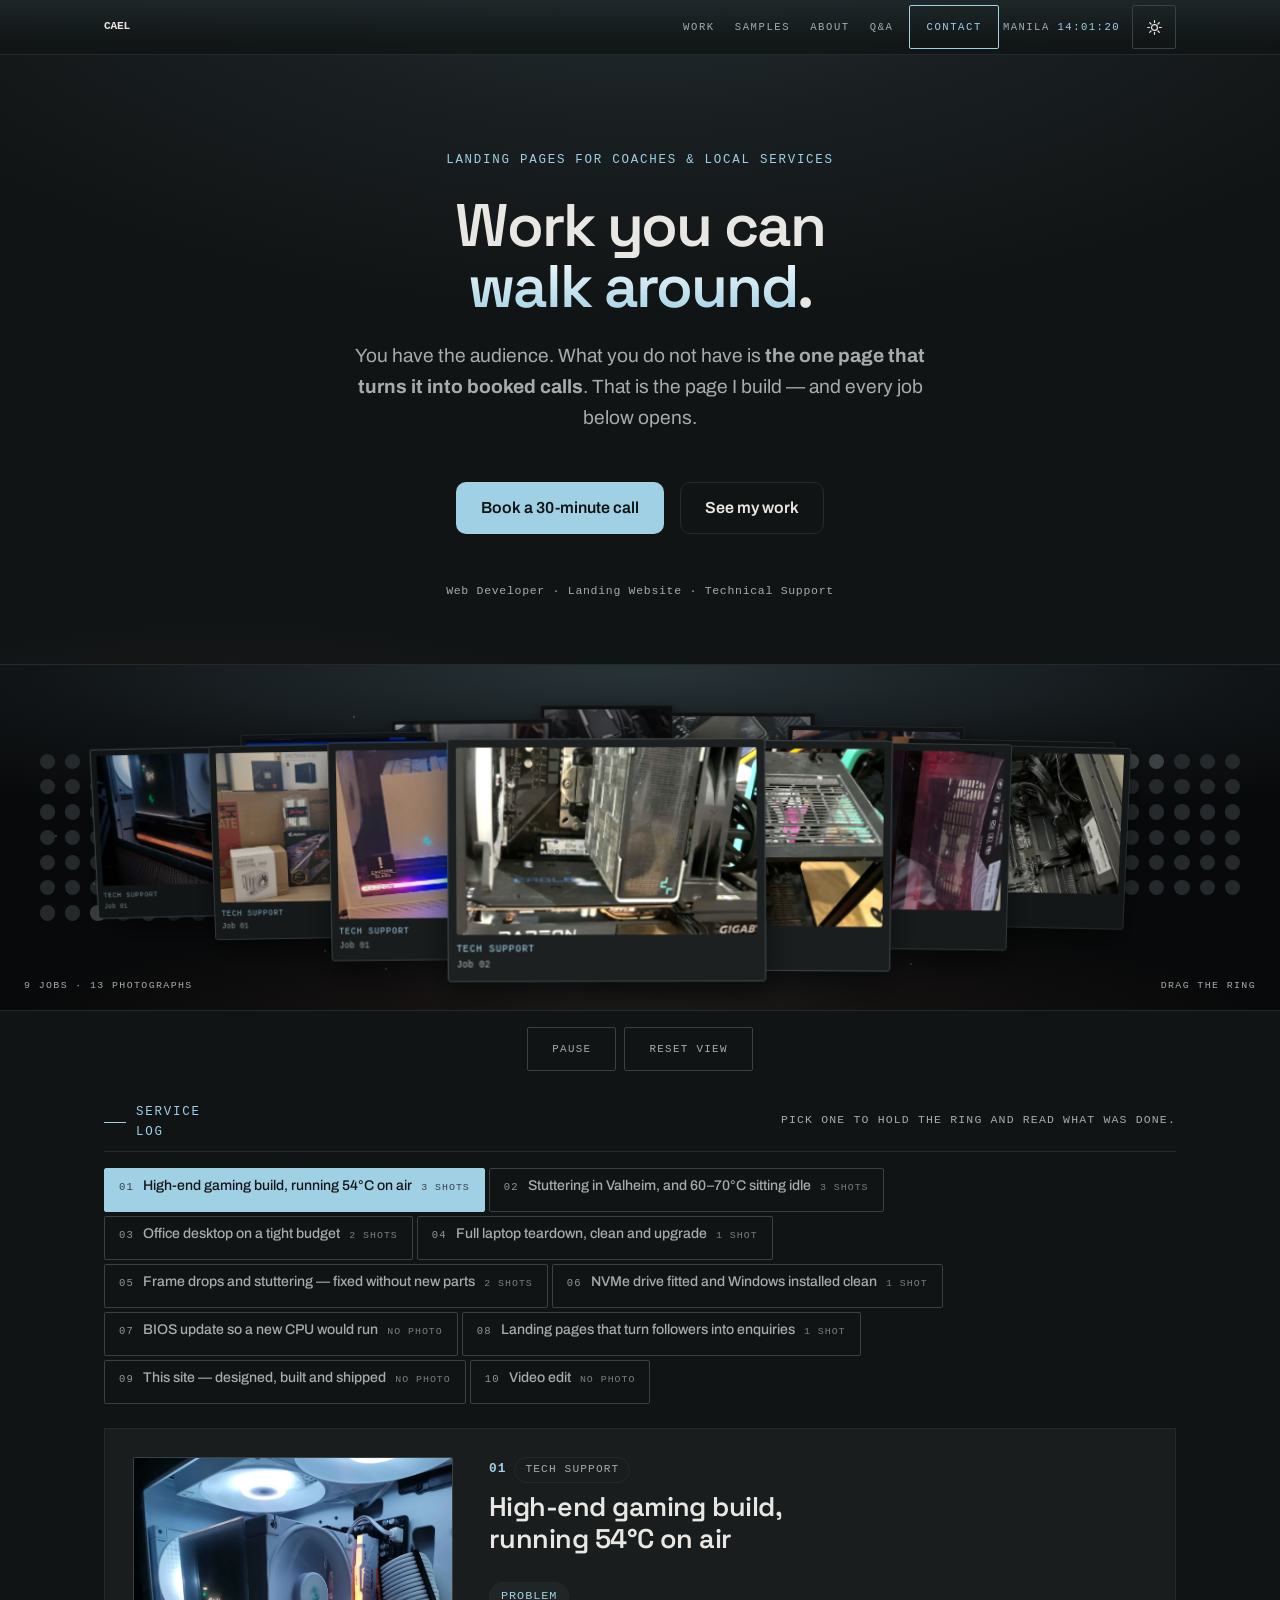
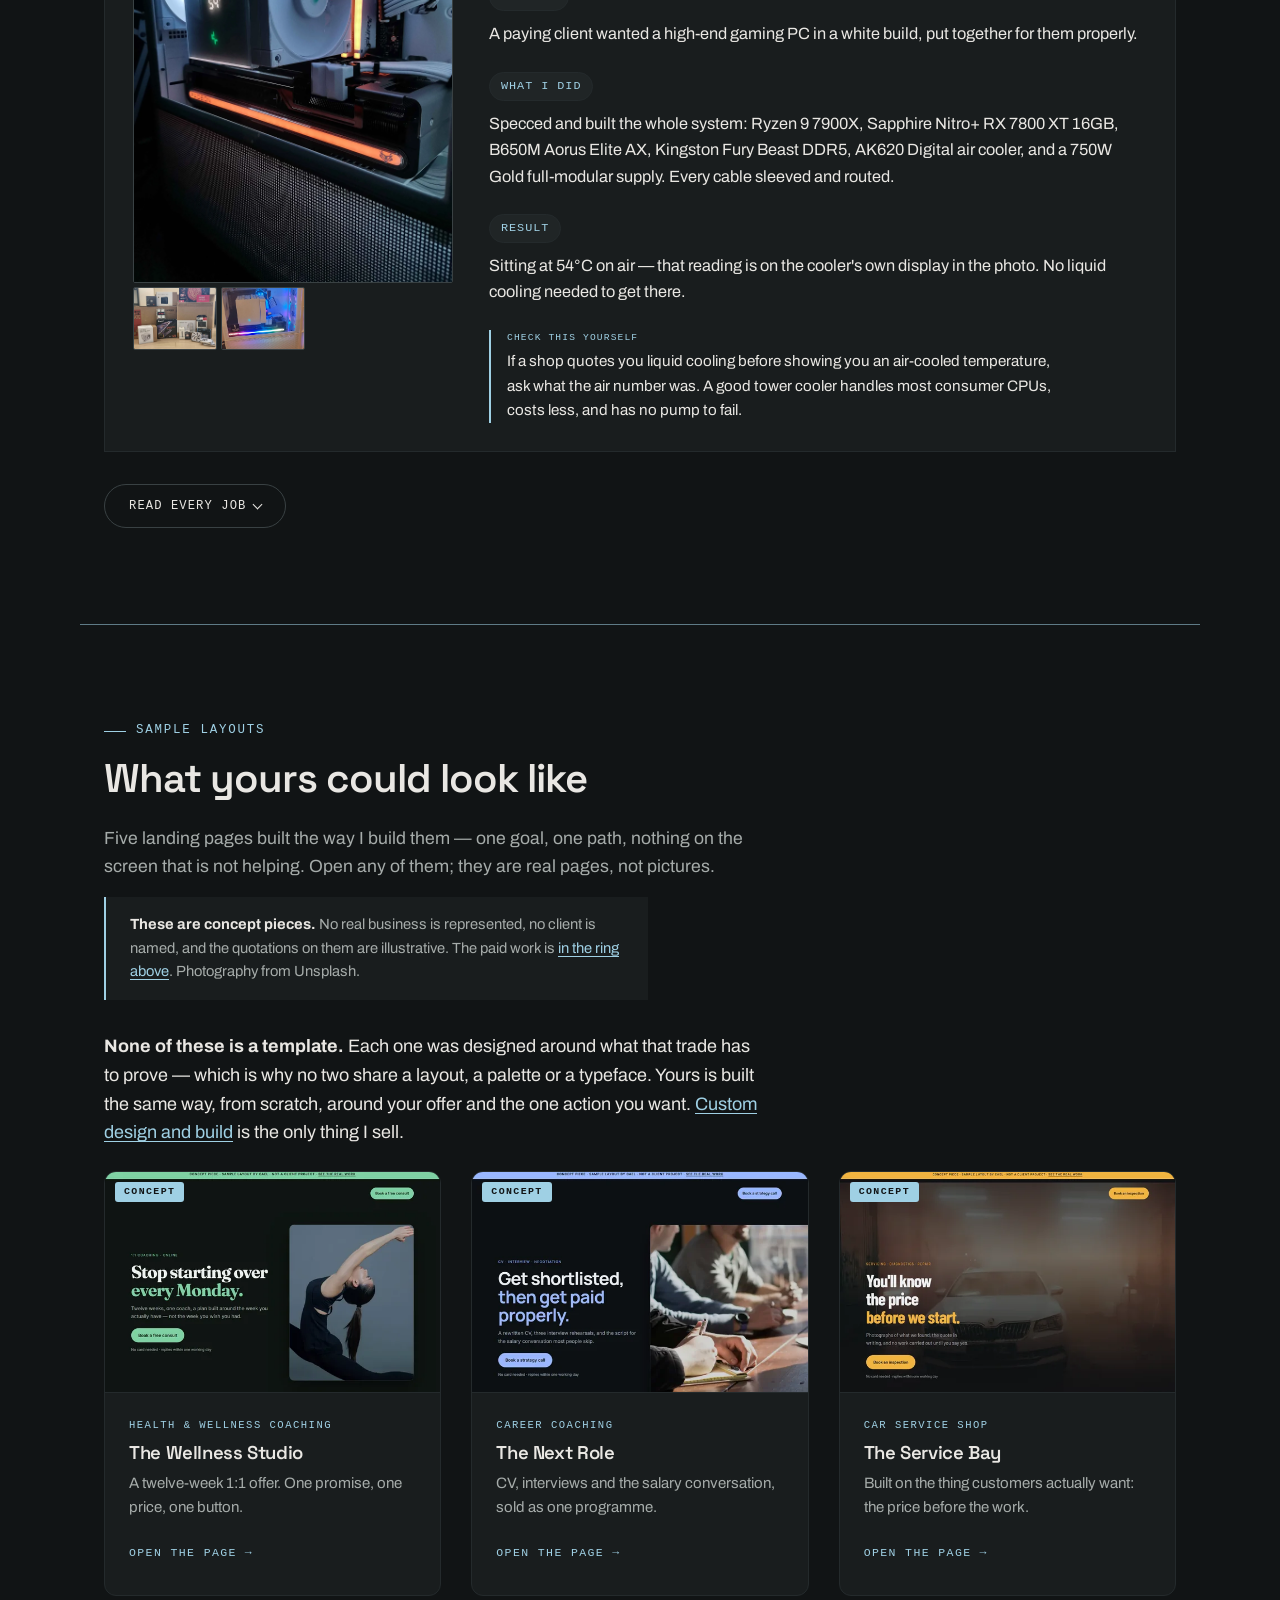
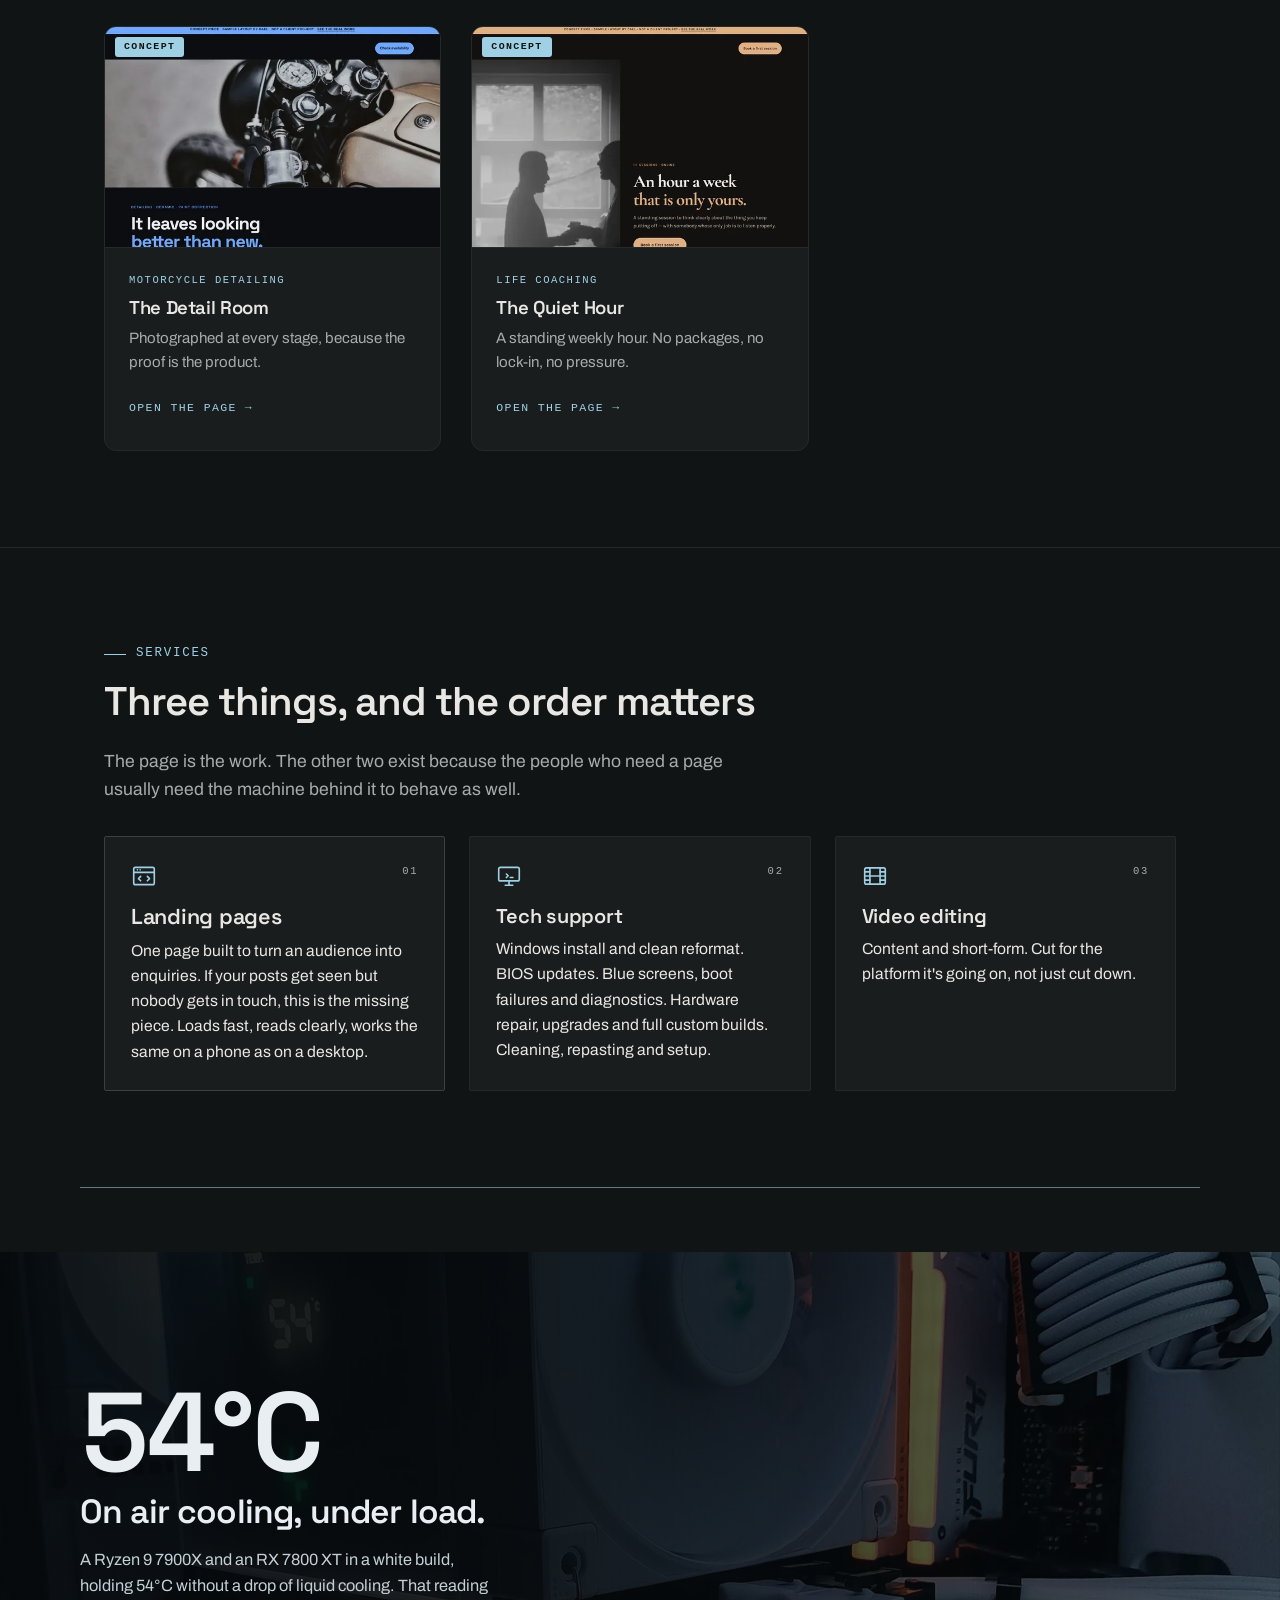
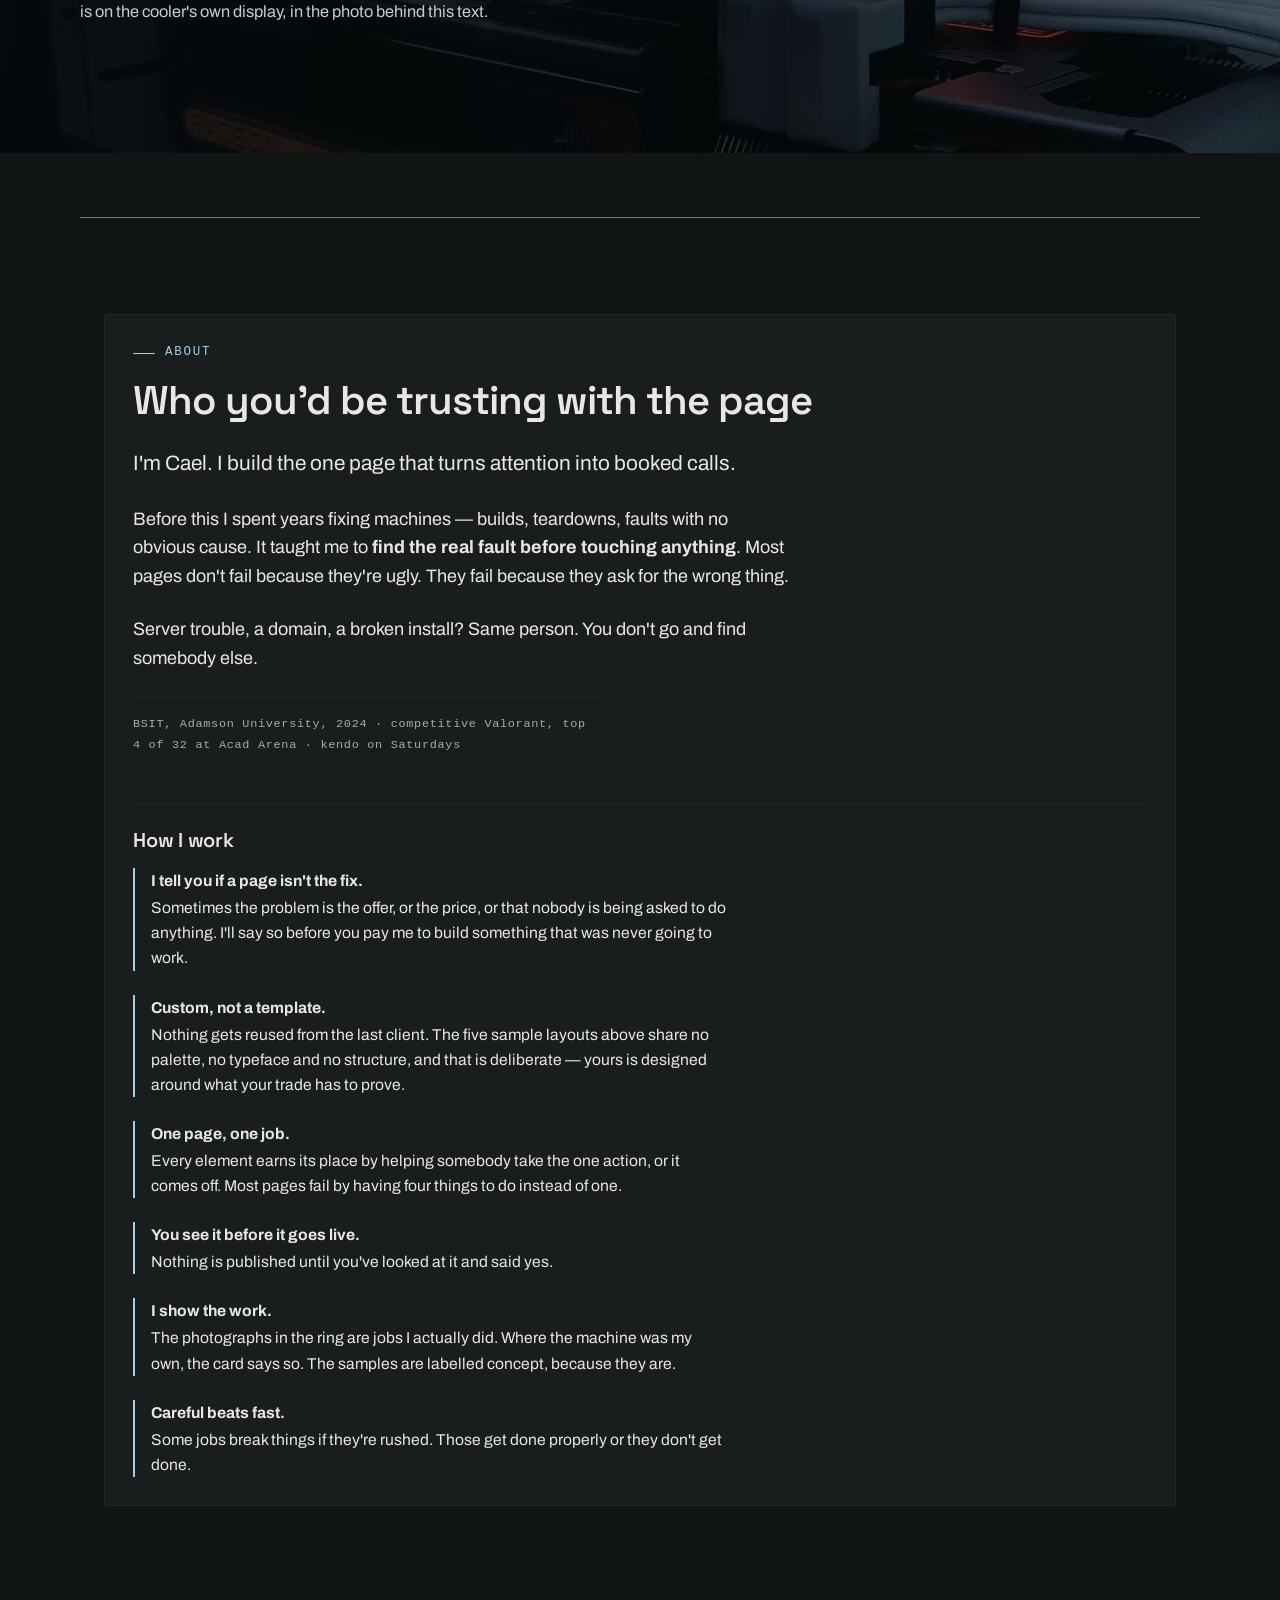
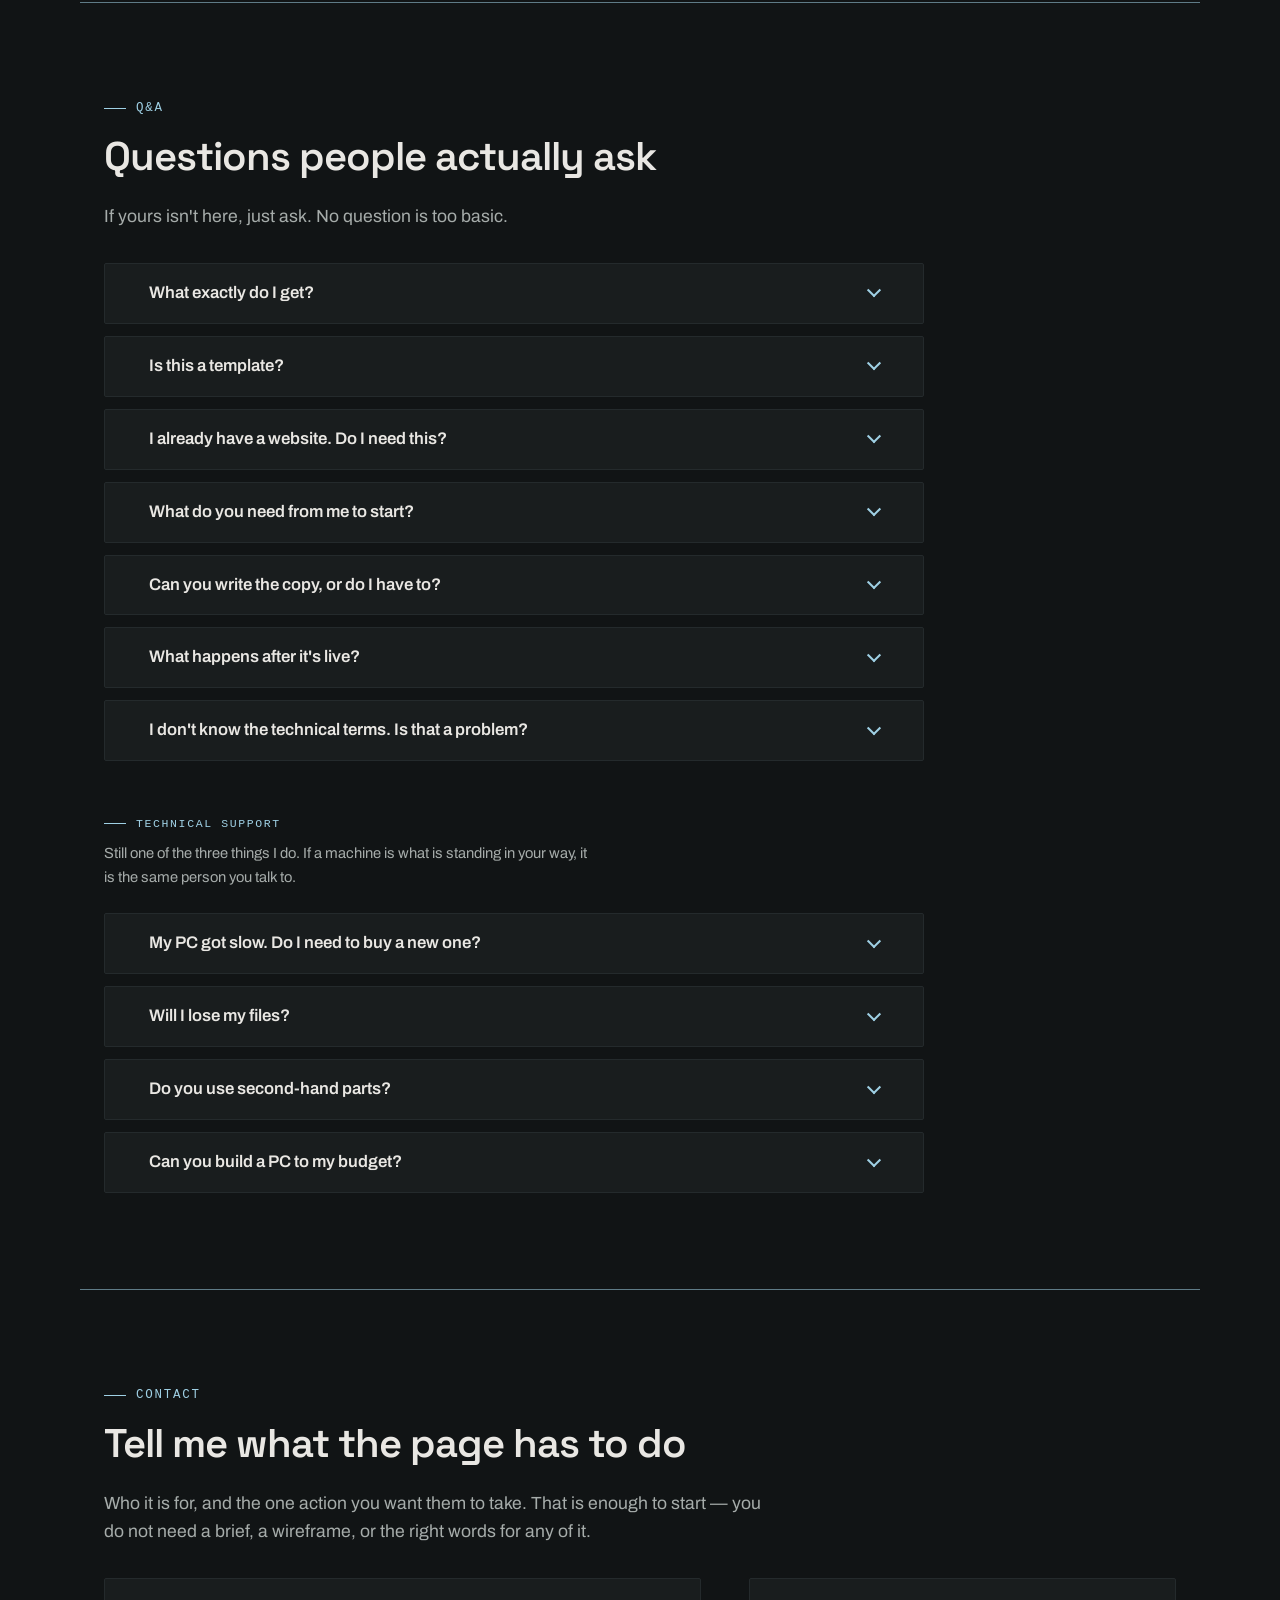
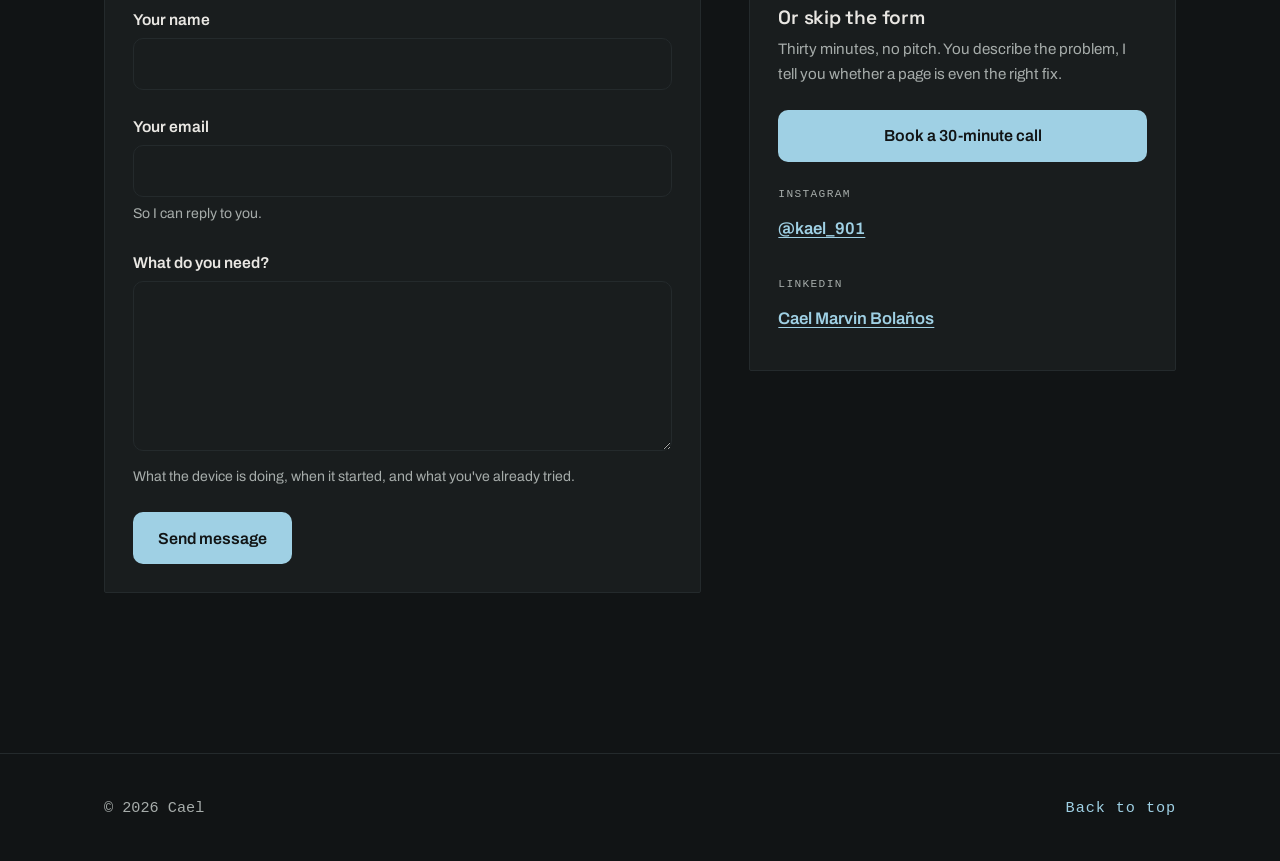
==== commit 5e6ec21b: "Cut About to something a prospect will actually read My last rewrite went from four paragraphs to fi" ====
--- a/index.html
+++ b/index.html
@@ -49,7 +49,7 @@
 <link rel="preconnect" href="https://fonts.googleapis.com">
 <link rel="preconnect" href="https://fonts.gstatic.com" crossorigin>
 <link rel="stylesheet" href="https://fonts.googleapis.com/css2?family=Archivo:wght@400;500;600;700&family=Space+Grotesk:wght@400;500;600;700&display=swap">
-<link rel="stylesheet" href="css/styles.css?v=62">
+<link rel="stylesheet" href="css/styles.css?v=63">
 </head>
 <body>
 
@@ -449,31 +449,22 @@
           <p class="eyebrow">About</p>
           <h2>Who you'd be trusting with the page</h2>
 
+          <p class="about-lead">
+            I'm Cael. I build the one page that turns attention into booked calls.
+          </p>
           <p>
-            I'm Cael. I build landing pages &mdash; the single page that has to turn
-            somebody's attention into a booked call.
+            Before this I spent years fixing machines &mdash; builds, teardowns, faults
+            with no obvious cause. It taught me to <strong>find the real fault before
+            touching anything</strong>. Most pages don't fail because they're ugly.
+            They fail because they ask for the wrong thing.
           </p>
           <p>
-            I came to it from the other end. Years with my hands inside machines:
-            full builds, laptop teardowns to the bare board, thermal work, diagnostics
-            on faults with no obvious cause. BSIT, Adamson University, 2024, though
-            the paper isn't the useful part.
-          </p>
-          <p>
-            What that background actually buys you is a habit: <strong>find the real
-            fault before touching anything.</strong> Most pages that don't convert
-            aren't ugly &mdash; they're asking for the wrong thing, or asking too early.
-            That is a diagnosis problem, and diagnosis is the part I was trained by.
-          </p>
-          <p>
-            I also still do the technical work. If the thing standing between you and
-            a working site is a server, a domain, a broken install or a machine that
-            won't boot, that is not a separate person you have to go and find.
-          </p>
-          <p>
-            Outside work: competitive Valorant &mdash; top 4 of 32 representing Adamson at
-            Acad Arena, plus two school tournament wins. Kendo on Saturdays. Both taught
-            me the same thing, which is to stay level when it matters.
+            Server trouble, a domain, a broken install? Same person. You don't go
+            and find somebody else.
+          </p>
+          <p class="about-foot">
+            BSIT, Adamson University, 2024 &middot; competitive Valorant, top 4 of 32 at
+            Acad Arena &middot; kendo on Saturdays
           </p>
 
           <h3 class="principles-heading">How I work</h3>
@@ -812,6 +803,6 @@
   <p class="lightbox-hint" id="lightbox-hint">Drag to move the photo when it's zoomed in. Press Escape to close.</p>
 </dialog>
 
-<script src="js/main.js?v=62" defer></script>
+<script src="js/main.js?v=63" defer></script>
 </body>
 </html>
--- a/css/styles.css
+++ b/css/styles.css
@@ -2554,3 +2554,26 @@
   font-size: 0.92rem;
   max-width: 62ch;
 }
+
+
+/* ---- About, shortened ---------------------------------------------------
+ *
+ * The opening line carries the whole claim, so it gets the size. The credential
+ * line is demoted to corner data -- mono, muted, one row -- because a buyer
+ * checks it rather than reads it, and it was costing a full paragraph.
+ */
+.about-lead {
+  font-size: clamp(1.1rem, 1.02rem + 0.4vw, 1.3rem);
+  color: var(--text);
+}
+
+.about-foot {
+  margin-top: var(--space-md);
+  padding-top: var(--space-sm);
+  border-top: 1px solid var(--border);
+  font-family: var(--font-mono);
+  font-size: 0.74rem;
+  letter-spacing: 0.06em;
+  line-height: 1.8;
+  color: var(--text-muted);
+}
